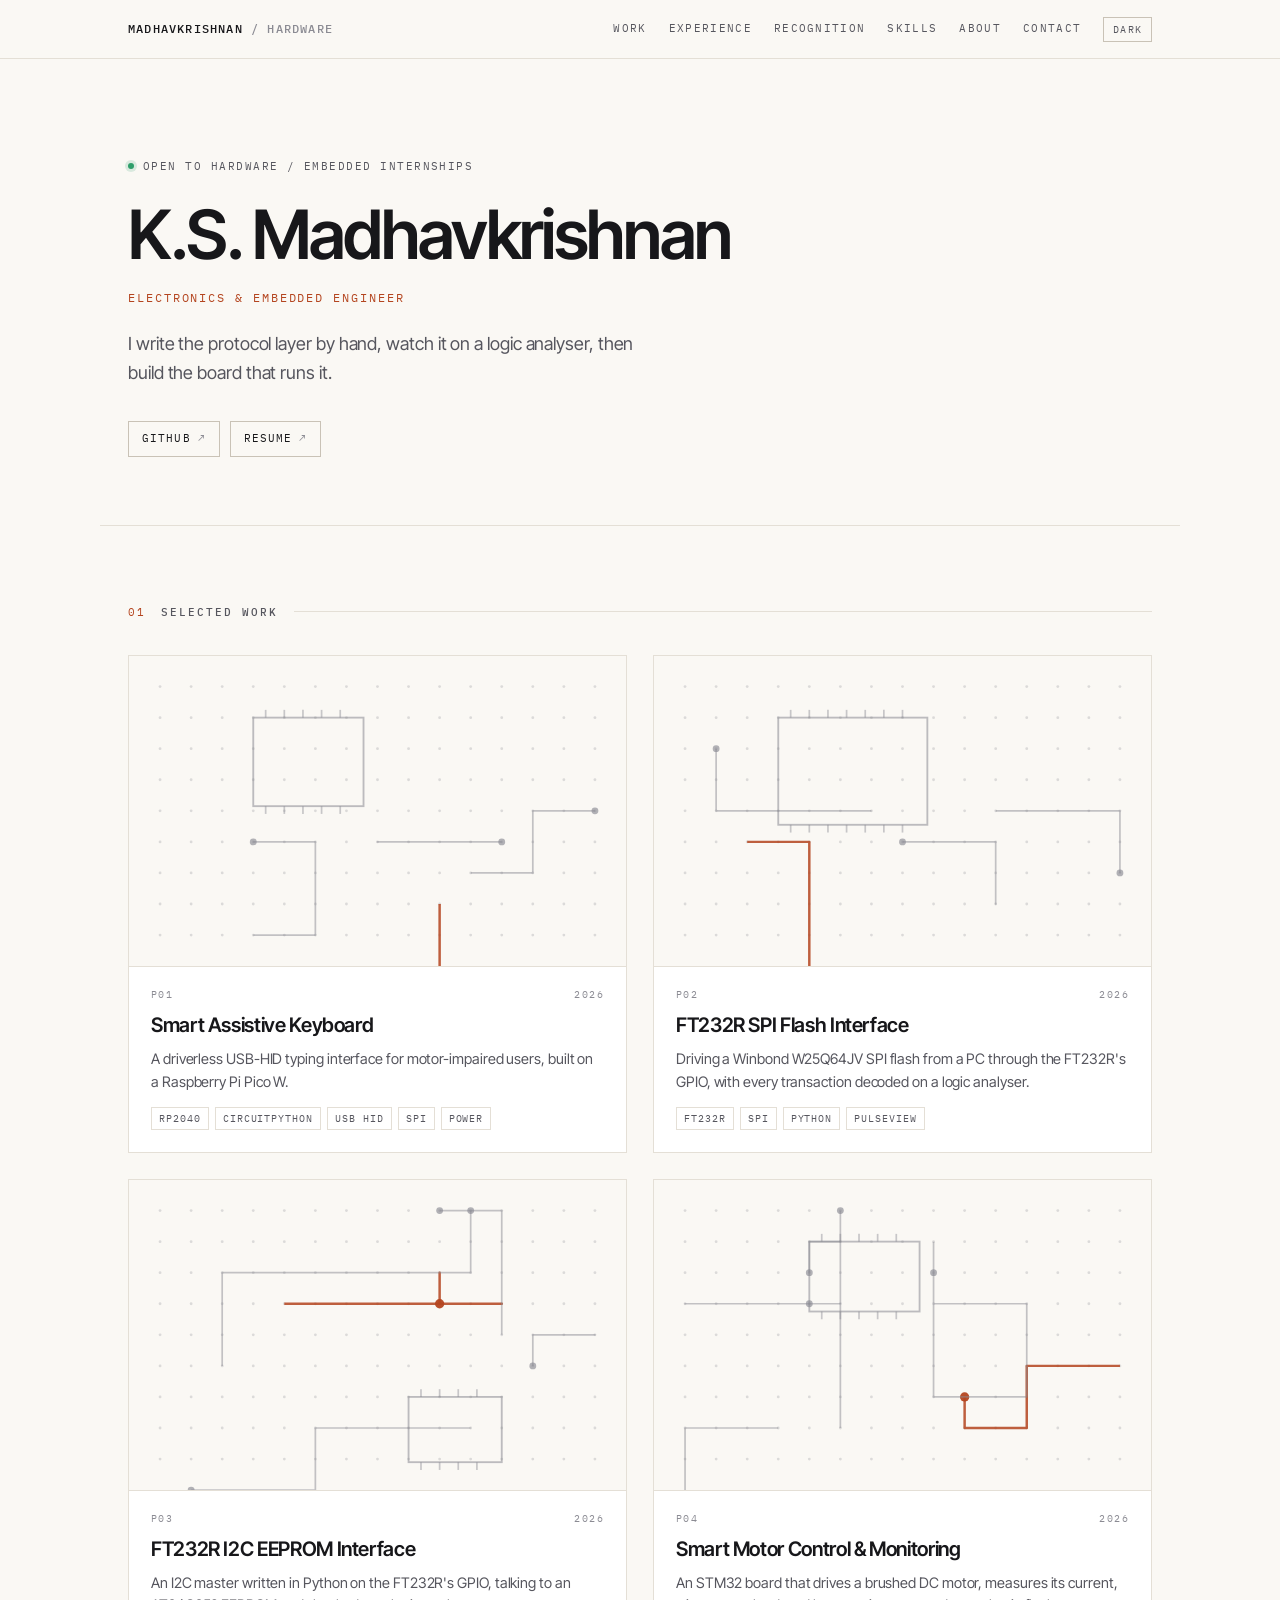
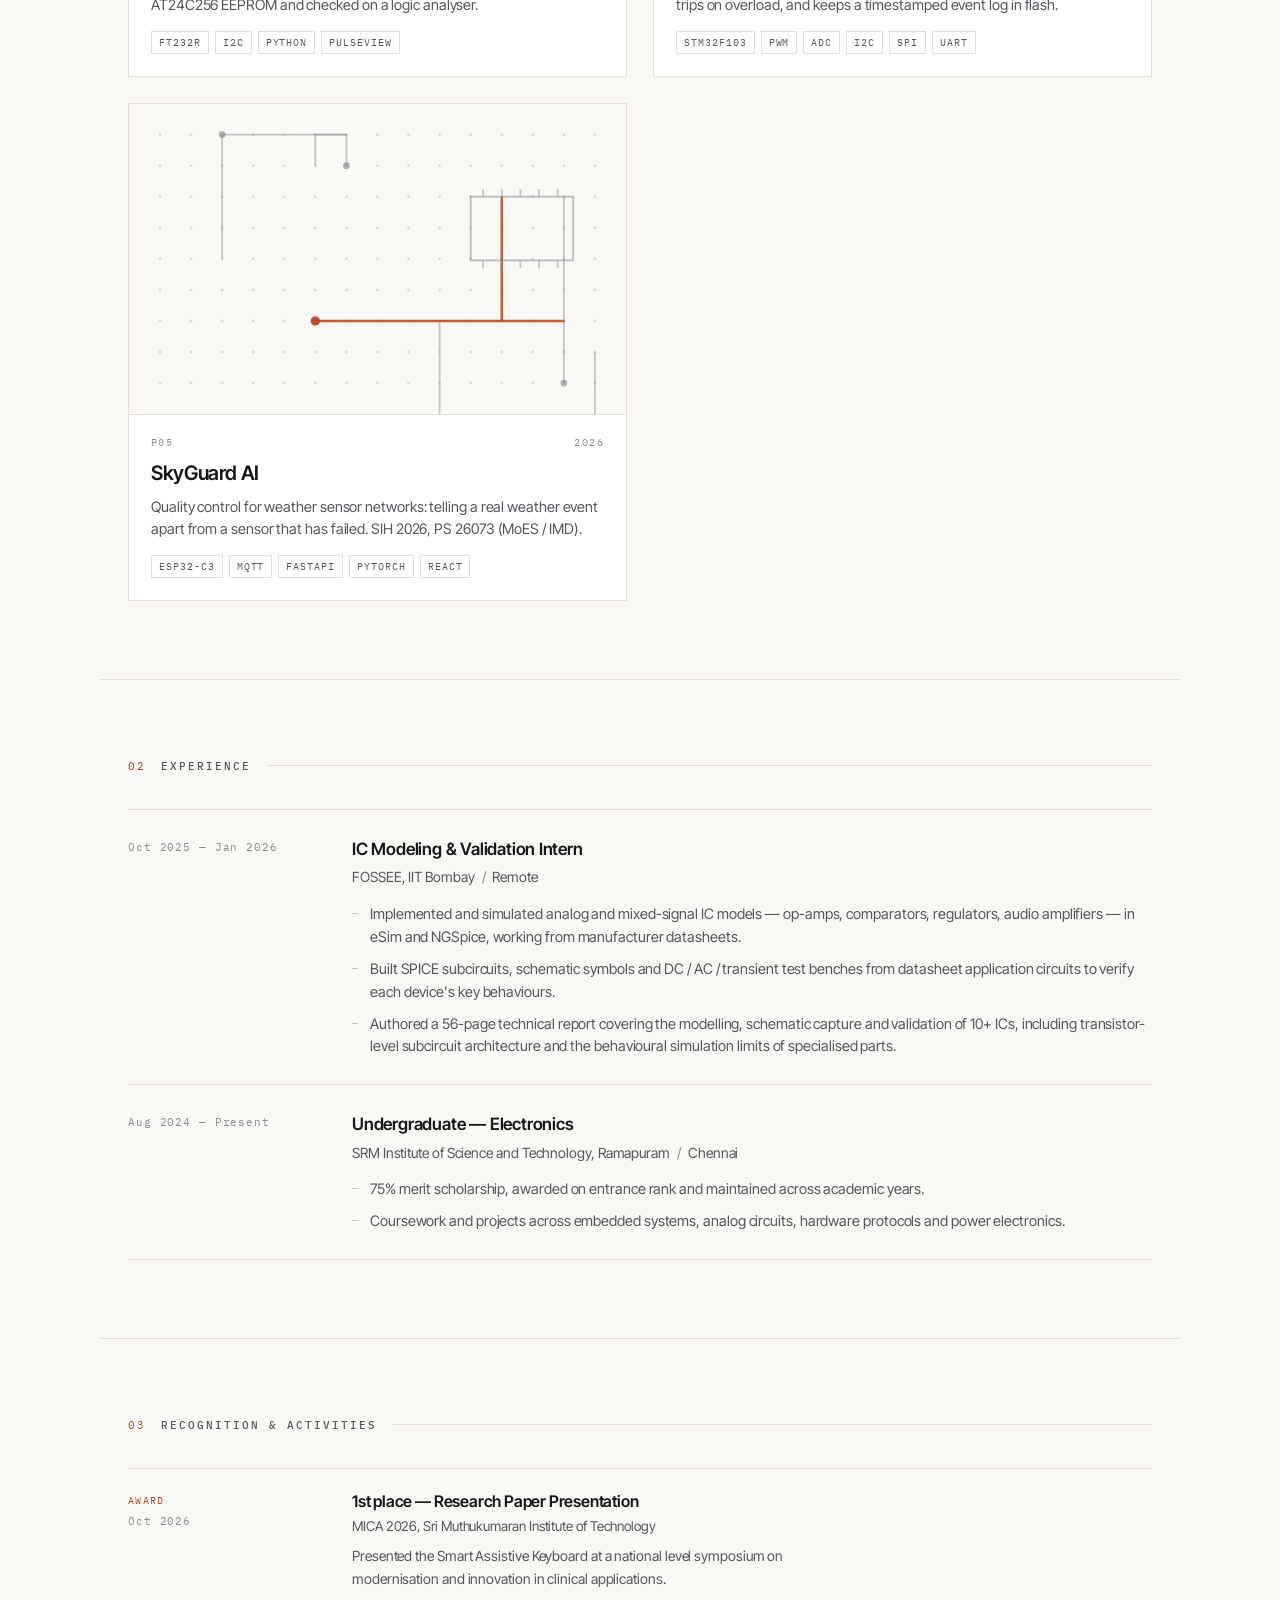
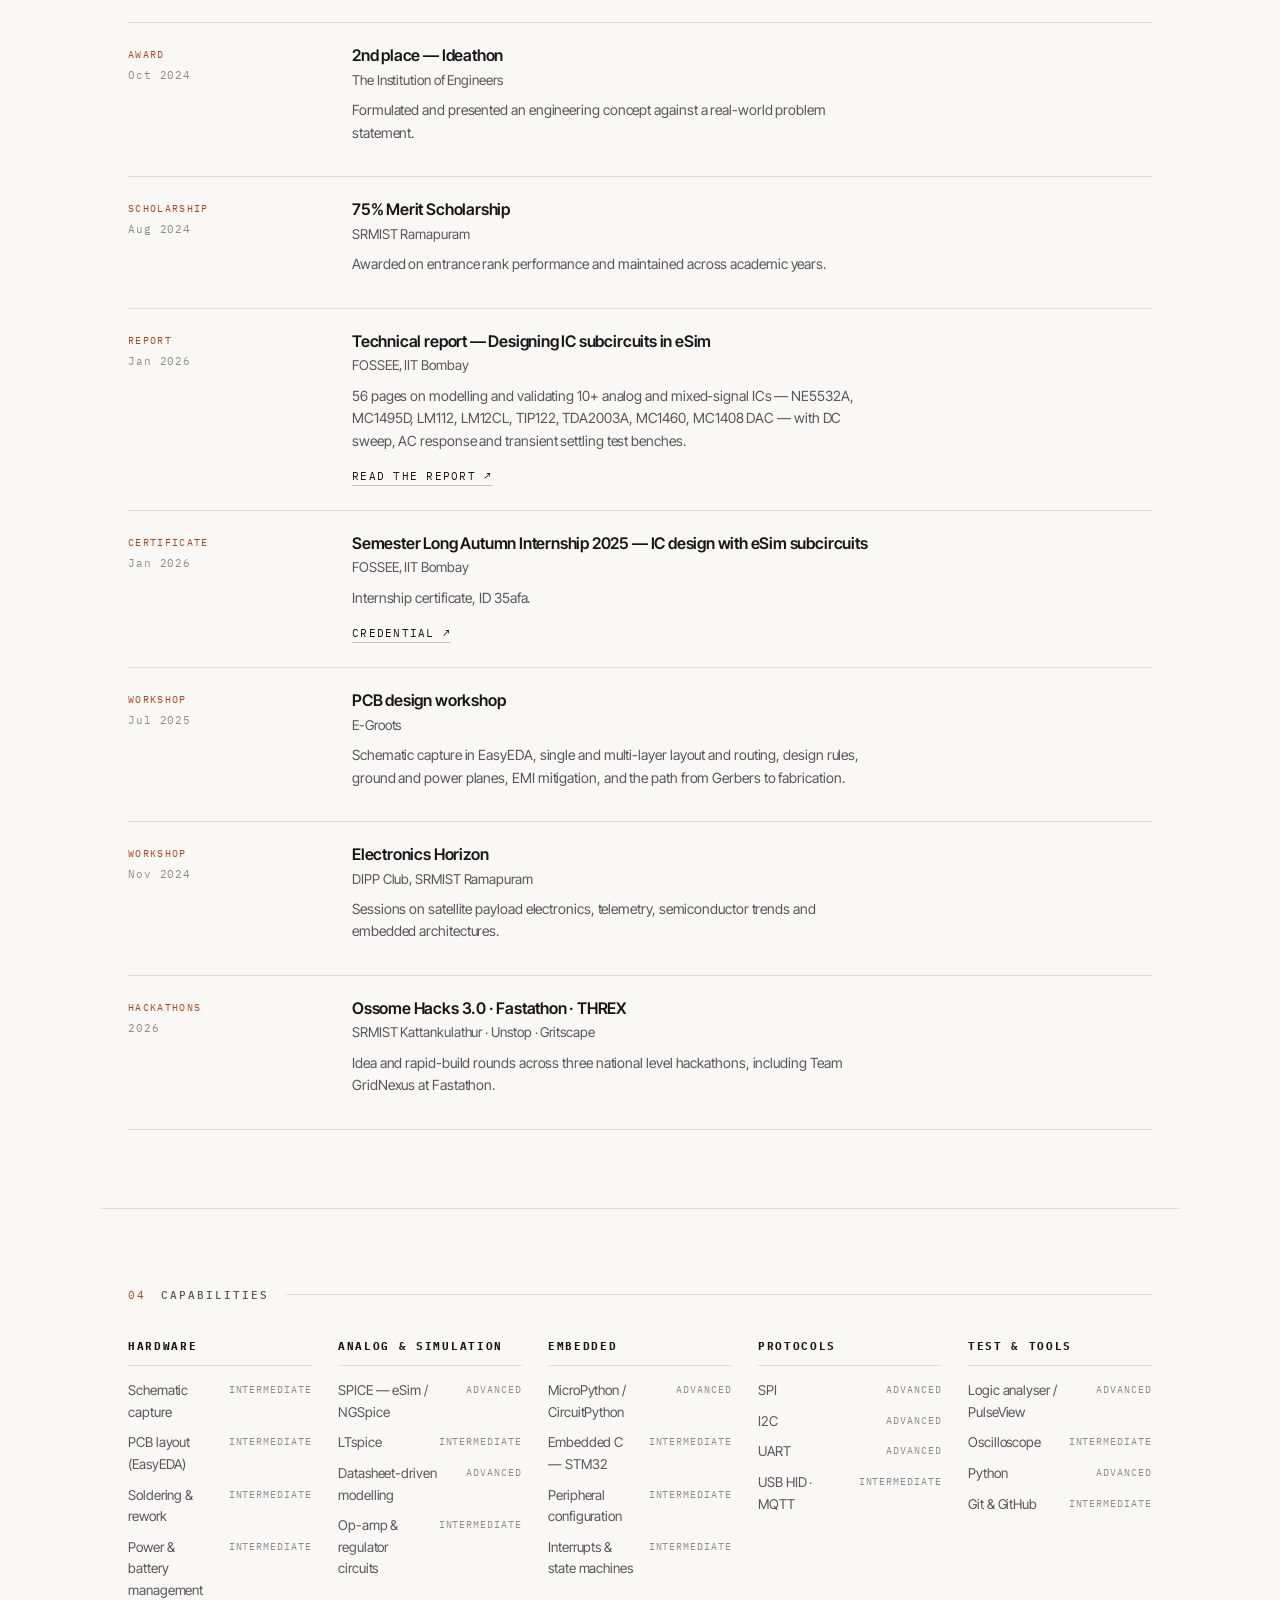
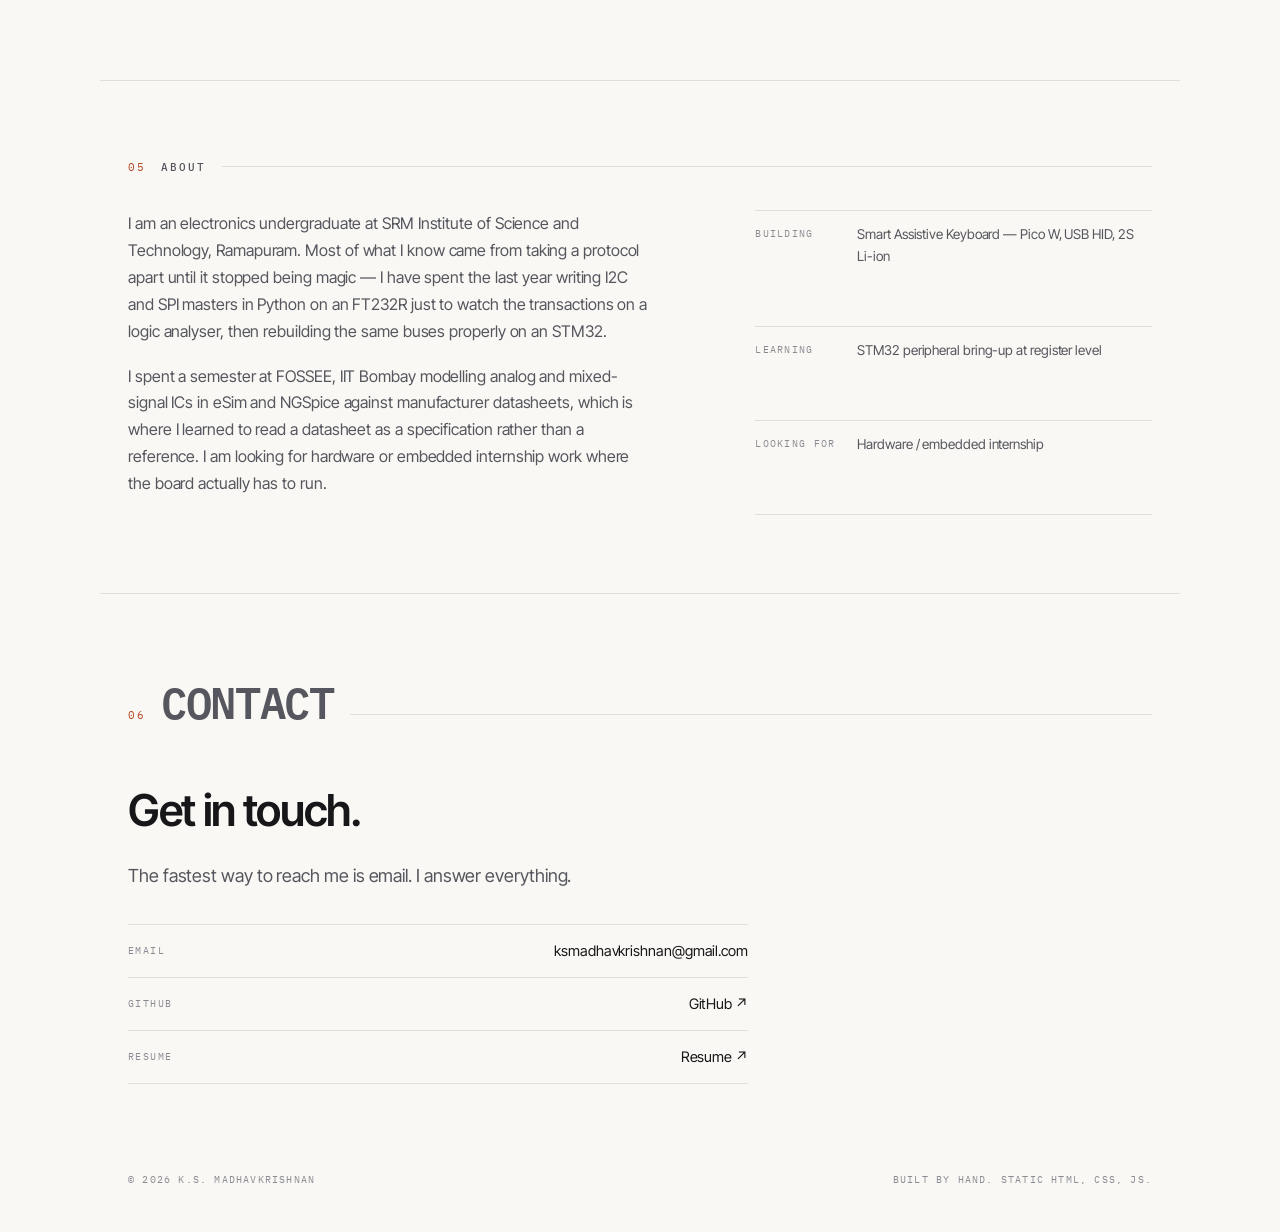
==== index.html @ 120b5a77 "Add files via upload" ====
<!DOCTYPE html>
<html lang="en" data-theme="light">
<head>
<meta charset="utf-8">
<meta name="viewport" content="width=device-width, initial-scale=1">
<title>K.S. Madhavkrishnan — Hardware &amp; Embedded Engineer</title>
<meta name="description" content="Hardware and embedded engineering portfolio: board design, firmware, bring-up and validation work.">
<meta property="og:title" content="K.S. Madhavkrishnan — Hardware &amp; Embedded Engineer">
<meta property="og:description" content="Hardware and embedded engineering portfolio: board design, firmware, bring-up and validation work.">
<meta property="og:type" content="website">
<link rel="preconnect" href="https://fonts.googleapis.com">
<link rel="preconnect" href="https://fonts.gstatic.com" crossorigin>
<link href="https://fonts.googleapis.com/css2?family=IBM+Plex+Mono:wght@400;500&family=Inter+Tight:wght@400;500;600&display=swap" rel="stylesheet">
<link rel="stylesheet" href="styles.css">
<link rel="icon" href="data:image/svg+xml,%3Csvg xmlns='http://www.w3.org/2000/svg' viewBox='0 0 32 32'%3E%3Crect width='32' height='32' fill='%23faf8f4'/%3E%3Cpath d='M6 22V10h4v12zM14 22V10h4l4 7V10h4v12h-4l-4-7v7z' fill='%23b4451f'/%3E%3C/svg%3E">
</head>
<body>

<header class="site-head">
  <div class="wrap site-head-inner">
    <a class="brand" href="index.html">Madhavkrishnan<span>&nbsp;/&nbsp;hardware</span></a>
    <nav class="nav">
      <a href="#work">Work</a>
      <a href="#experience" class="hide-sm">Experience</a>
      <a href="#recognition" class="hide-sm">Recognition</a>
      <a href="#skills" class="hide-sm">Skills</a>
      <a href="#about" class="hide-xs">About</a>
      <a href="#contact">Contact</a>
      <button class="theme-toggle" data-theme-toggle type="button" aria-label="Switch colour theme">Dark</button>
    </nav>
  </div>
</header>

<main>

  <section class="hero wrap" data-hero></section>

  <section class="section wrap" id="work">
    <div class="section-head">
      <span class="section-num">01</span>
      <h2 class="section-title">Selected work</h2>
      <span class="section-rule"></span>
    </div>
    <div class="work-grid" data-projects></div>
  </section>

  <section class="section wrap" id="experience">
    <div class="section-head">
      <span class="section-num">02</span>
      <h2 class="section-title">Experience</h2>
      <span class="section-rule"></span>
    </div>
    <div class="xp" data-experience></div>
  </section>

  <section class="section wrap" id="recognition">
    <div class="section-head">
      <span class="section-num">03</span>
      <h2 class="section-title">Recognition &amp; activities</h2>
      <span class="section-rule"></span>
    </div>
    <div class="rec" data-recognition></div>
  </section>

  <section class="section wrap" id="skills">
    <div class="section-head">
      <span class="section-num">04</span>
      <h2 class="section-title">Capabilities</h2>
      <span class="section-rule"></span>
    </div>
    <div class="skills-grid" data-skills></div>
  </section>

  <section class="section wrap" id="about">
    <div class="section-head">
      <span class="section-num">05</span>
      <h2 class="section-title">About</h2>
      <span class="section-rule"></span>
    </div>
    <div data-about></div>
  </section>

  <section class="contact wrap" id="contact">
    <div class="section-head">
      <span class="section-num">06</span>
      <h2 class="section-title">Contact</h2>
      <span class="section-rule"></span>
    </div>
    <div data-contact></div>
  </section>

</main>

<footer class="wrap site-foot">
  <span>&copy; <span data-year>2026</span> K.S. Madhavkrishnan</span>
  <span>Built by hand. Static HTML, CSS, JS.</span>
</footer>

<script src="data.js"></script>
<script src="main.js"></script>
</body>
</html>
---- styles.css ----
/* ==================================================================
   Stylesheet — portfolio
   Plain CSS, no framework, no build step.
   ================================================================== */

:root {
  --bg: #faf8f4;
  --surface: #ffffff;
  --ink: #17171a;
  --ink-2: #56565e;
  --ink-3: #8b8b93;
  --rule: #e4dfd6;
  --rule-strong: #c9c2b6;
  --accent: #b4451f;
  --accent-ink: #ffffff;

  --sans: "Inter Tight", -apple-system, BlinkMacSystemFont, "Segoe UI", Roboto,
    Helvetica, Arial, sans-serif;
  --mono: "IBM Plex Mono", ui-monospace, SFMono-Regular, Menlo, Consolas,
    "Liberation Mono", monospace;

  --wrap: 1080px;
  --pad: 28px;
}

html[data-theme="dark"] {
  --bg: #111112;
  --surface: #17171a;
  --ink: #f2f0ec;
  --ink-2: #a9a9b2;
  --ink-3: #6f6f78;
  --rule: #2a2a2e;
  --rule-strong: #3d3d43;
  --accent: #e2764a;
  --accent-ink: #17171a;
}

* {
  box-sizing: border-box;
}

html {
  scroll-behavior: smooth;
  -webkit-text-size-adjust: 100%;
}

body {
  margin: 0;
  background: var(--bg);
  color: var(--ink);
  font-family: var(--sans);
  font-size: 16px;
  line-height: 1.6;
  letter-spacing: -0.005em;
  -webkit-font-smoothing: antialiased;
  text-rendering: optimizeLegibility;
}

a {
  color: inherit;
  text-decoration: none;
}

img {
  max-width: 100%;
  display: block;
}

::selection {
  background: var(--accent);
  color: var(--accent-ink);
}

/* ---------- layout ---------- */

.wrap {
  max-width: var(--wrap);
  margin: 0 auto;
  padding: 0 var(--pad);
}

.section {
  padding-block: 78px;
  border-top: 1px solid var(--rule);
}

.section:first-of-type {
  border-top: 0;
}

.section-head {
  display: flex;
  align-items: baseline;
  gap: 16px;
  margin-bottom: 34px;
}

.section-num {
  font-family: var(--mono);
  font-size: 11px;
  letter-spacing: 0.14em;
  color: var(--accent);
  text-transform: uppercase;
  white-space: nowrap;
}

.section-title {
  font-family: var(--mono);
  font-size: 11px;
  font-weight: 500;
  letter-spacing: 0.18em;
  text-transform: uppercase;
  color: var(--ink-2);
  margin: 0;
}

.section-rule {
  flex: 1;
  height: 1px;
  background: var(--rule);
  transform: translateY(-4px);
}

/* ---------- header ---------- */

.site-head {
  position: sticky;
  top: 0;
  z-index: 50;
  background: var(--bg);
  border-bottom: 1px solid var(--rule);
}

.site-head-inner {
  display: flex;
  align-items: center;
  justify-content: space-between;
  gap: 20px;
  height: 58px;
}

.brand {
  font-family: var(--mono);
  font-size: 12px;
  letter-spacing: 0.1em;
  text-transform: uppercase;
  font-weight: 500;
}

.brand span {
  color: var(--ink-3);
}

.nav {
  display: flex;
  align-items: center;
  gap: 22px;
}

.nav a {
  font-family: var(--mono);
  font-size: 11px;
  letter-spacing: 0.12em;
  text-transform: uppercase;
  color: var(--ink-2);
  padding: 4px 0;
  border-bottom: 1px solid transparent;
  transition: color 0.15s, border-color 0.15s;
}

.nav a:hover,
.nav a:focus-visible {
  color: var(--ink);
  border-bottom-color: var(--accent);
}

.theme-toggle {
  font-family: var(--mono);
  font-size: 10px;
  letter-spacing: 0.12em;
  text-transform: uppercase;
  color: var(--ink-2);
  background: transparent;
  border: 1px solid var(--rule-strong);
  padding: 5px 9px;
  cursor: pointer;
  transition: color 0.15s, border-color 0.15s;
}

.theme-toggle:hover {
  color: var(--ink);
  border-color: var(--ink-2);
}

/* ---------- hero ---------- */

.hero {
  padding-block: 92px 68px;
}

.hero-status {
  display: inline-flex;
  align-items: center;
  gap: 9px;
  font-family: var(--mono);
  font-size: 10.5px;
  letter-spacing: 0.14em;
  text-transform: uppercase;
  color: var(--ink-2);
  margin-bottom: 26px;
}

.dot {
  width: 6px;
  height: 6px;
  border-radius: 50%;
  background: #2f9e6a;
  box-shadow: 0 0 0 3px rgba(47, 158, 106, 0.16);
}

.hero h1 {
  font-size: clamp(38px, 6.4vw, 68px);
  line-height: 1.02;
  letter-spacing: -0.035em;
  font-weight: 600;
  margin: 0 0 18px;
  max-width: 15ch;
}

.hero-role {
  font-family: var(--mono);
  font-size: 12px;
  letter-spacing: 0.16em;
  text-transform: uppercase;
  color: var(--accent);
  margin: 0 0 22px;
}

.hero-tagline {
  font-size: 18px;
  line-height: 1.62;
  color: var(--ink-2);
  max-width: 54ch;
  margin: 0 0 34px;
}

.hero-links {
  display: flex;
  flex-wrap: wrap;
  gap: 10px;
}

.chip {
  display: inline-flex;
  align-items: center;
  gap: 7px;
  font-family: var(--mono);
  font-size: 11px;
  letter-spacing: 0.1em;
  text-transform: uppercase;
  color: var(--ink);
  border: 1px solid var(--rule-strong);
  padding: 8px 13px;
  transition: background 0.15s, color 0.15s, border-color 0.15s;
}

.chip:hover,
.chip:focus-visible {
  background: var(--ink);
  color: var(--bg);
  border-color: var(--ink);
}

.chip .arrow {
  color: var(--ink-3);
  transition: color 0.15s;
}

.chip:hover .arrow {
  color: var(--bg);
}

/* ---------- project grid ---------- */

.work-grid {
  display: grid;
  grid-template-columns: repeat(2, minmax(0, 1fr));
  gap: 26px;
}

.card {
  display: flex;
  flex-direction: column;
  border: 1px solid var(--rule);
  background: var(--surface);
  transition: border-color 0.18s, transform 0.18s;
}

.card:hover,
.card:focus-within {
  border-color: var(--rule-strong);
}

.card-media {
  position: relative;
  aspect-ratio: 16 / 10;
  background: var(--bg);
  border-bottom: 1px solid var(--rule);
  overflow: hidden;
  color: var(--ink-3);
}

.card-media svg {
  width: 100%;
  height: 100%;
  display: block;
  transition: transform 0.5s cubic-bezier(0.2, 0.7, 0.2, 1);
}

.card:hover .card-media svg {
  transform: scale(1.035);
}

.card-body {
  padding: 20px 22px 22px;
  display: flex;
  flex-direction: column;
  gap: 10px;
  flex: 1;
}

.card-kicker {
  display: flex;
  justify-content: space-between;
  font-family: var(--mono);
  font-size: 10px;
  letter-spacing: 0.14em;
  text-transform: uppercase;
  color: var(--ink-3);
}

.card h3 {
  font-size: 20px;
  font-weight: 600;
  letter-spacing: -0.018em;
  margin: 0;
  line-height: 1.25;
}

.card h3 a::after {
  content: "";
  position: absolute;
  inset: 0;
}

.card {
  position: relative;
}

.card-summary {
  font-size: 14.5px;
  line-height: 1.55;
  color: var(--ink-2);
  margin: 0;
  flex: 1;
}

.tags {
  display: flex;
  flex-wrap: wrap;
  gap: 6px;
  margin-top: 4px;
}

.tag {
  font-family: var(--mono);
  font-size: 9.5px;
  letter-spacing: 0.1em;
  text-transform: uppercase;
  color: var(--ink-2);
  border: 1px solid var(--rule);
  padding: 3px 7px;
}

/* ---------- experience ---------- */

.xp {
  border-top: 1px solid var(--rule);
}

.xp-row {
  display: grid;
  grid-template-columns: 190px minmax(0, 1fr);
  gap: 34px;
  padding: 26px 0;
  border-bottom: 1px solid var(--rule);
}

.xp-period {
  font-family: var(--mono);
  font-size: 11px;
  letter-spacing: 0.08em;
  color: var(--ink-3);
  padding-top: 3px;
}

.xp-role {
  font-size: 17px;
  font-weight: 600;
  letter-spacing: -0.012em;
  margin: 0 0 3px;
}

.xp-org {
  font-size: 14px;
  color: var(--ink-2);
  margin: 0 0 14px;
}

.xp-org .sep {
  color: var(--ink-3);
  margin: 0 7px;
}

.xp ul {
  margin: 0;
  padding: 0;
  list-style: none;
  display: grid;
  gap: 9px;
}

.xp li {
  position: relative;
  padding-left: 18px;
  font-size: 14.5px;
  line-height: 1.58;
  color: var(--ink-2);
}

.xp li::before {
  content: "";
  position: absolute;
  left: 0;
  top: 10px;
  width: 6px;
  height: 1px;
  background: var(--rule-strong);
}

/* ---------- recognition ---------- */

.rec {
  border-top: 1px solid var(--rule);
}

.rec-row {
  display: grid;
  grid-template-columns: 190px minmax(0, 1fr);
  gap: 34px;
  padding: 22px 0;
  border-bottom: 1px solid var(--rule);
}

.rec-meta {
  display: flex;
  flex-direction: column;
  gap: 5px;
  padding-top: 2px;
}

.rec-kind {
  font-family: var(--mono);
  font-size: 9.5px;
  letter-spacing: 0.14em;
  text-transform: uppercase;
  color: var(--accent);
}

.rec-date {
  font-family: var(--mono);
  font-size: 11px;
  letter-spacing: 0.08em;
  color: var(--ink-3);
}

.rec-title {
  font-size: 16px;
  font-weight: 600;
  letter-spacing: -0.012em;
  line-height: 1.35;
  margin: 0 0 3px;
}

.rec-org {
  font-size: 13.5px;
  color: var(--ink-2);
  margin: 0 0 8px;
}

.rec-note {
  font-size: 14px;
  line-height: 1.6;
  color: var(--ink-2);
  margin: 0 0 10px;
  max-width: 64ch;
}

.rec-link {
  font-family: var(--mono);
  font-size: 10.5px;
  letter-spacing: 0.12em;
  text-transform: uppercase;
  color: var(--ink);
  border-bottom: 1px solid var(--rule-strong);
  padding-bottom: 2px;
  transition: color 0.15s, border-color 0.15s;
}

.rec-link:hover {
  color: var(--accent);
  border-color: var(--accent);
}

/* ---------- skills ---------- */

.skills-grid {
  display: grid;
  grid-template-columns: repeat(auto-fit, minmax(178px, 1fr));
  gap: 30px 26px;
}

.skill-group h4 {
  font-family: var(--mono);
  font-size: 10.5px;
  letter-spacing: 0.16em;
  text-transform: uppercase;
  color: var(--ink);
  margin: 0 0 14px;
  padding-bottom: 10px;
  border-bottom: 1px solid var(--rule);
}

.skill-list {
  list-style: none;
  margin: 0;
  padding: 0;
  display: grid;
  gap: 9px;
}

.skill-list li {
  display: flex;
  justify-content: space-between;
  gap: 12px;
  font-size: 13.5px;
  color: var(--ink-2);
}

.skill-list .lvl {
  font-family: var(--mono);
  font-size: 9.5px;
  letter-spacing: 0.1em;
  text-transform: uppercase;
  color: var(--ink-3);
  white-space: nowrap;
  padding-top: 2px;
}

/* ---------- about ---------- */

.about-grid {
  display: grid;
  grid-template-columns: minmax(0, 1.45fr) minmax(0, 1fr);
  gap: 52px;
}

.about-grid p {
  font-size: 16px;
  line-height: 1.68;
  color: var(--ink-2);
  margin: 0 0 18px;
  max-width: 58ch;
}

.now {
  list-style: none;
  margin: 0;
  padding: 0;
  display: grid;
  gap: 0;
  border-top: 1px solid var(--rule);
}

.now li {
  display: grid;
  grid-template-columns: 88px minmax(0, 1fr);
  gap: 14px;
  padding: 13px 0;
  border-bottom: 1px solid var(--rule);
  font-size: 13.5px;
  color: var(--ink-2);
}

.now .k {
  font-family: var(--mono);
  font-size: 10px;
  letter-spacing: 0.13em;
  text-transform: uppercase;
  color: var(--ink-3);
  padding-top: 2px;
}

/* ---------- contact / footer ---------- */

.contact {
  padding-block: 84px 64px;
  border-top: 1px solid var(--rule);
}

.contact h2 {
  font-size: clamp(28px, 4.2vw, 44px);
  letter-spacing: -0.03em;
  line-height: 1.1;
  font-weight: 600;
  margin: 0 0 26px;
  max-width: 20ch;
}

.contact-rows {
  display: grid;
  gap: 0;
  max-width: 620px;
  border-top: 1px solid var(--rule);
  margin-top: 34px;
}

.contact-row {
  display: flex;
  justify-content: space-between;
  align-items: center;
  gap: 16px;
  padding: 14px 0;
  border-bottom: 1px solid var(--rule);
}

.contact-row .k {
  font-family: var(--mono);
  font-size: 10px;
  letter-spacing: 0.14em;
  text-transform: uppercase;
  color: var(--ink-3);
}

.contact-row .v {
  font-size: 14.5px;
  color: var(--ink);
  border-bottom: 1px solid transparent;
  transition: border-color 0.15s, color 0.15s;
}

a.v:hover {
  color: var(--accent);
  border-bottom-color: var(--accent);
}

.site-foot {
  padding-block: 24px 44px;
  display: flex;
  justify-content: space-between;
  gap: 16px;
  flex-wrap: wrap;
  font-family: var(--mono);
  font-size: 10px;
  letter-spacing: 0.12em;
  text-transform: uppercase;
  color: var(--ink-3);
}

/* ---------- project detail page ---------- */

.detail-head {
  padding-block: 56px 40px;
}

.back {
  display: inline-flex;
  align-items: center;
  gap: 8px;
  font-family: var(--mono);
  font-size: 10.5px;
  letter-spacing: 0.13em;
  text-transform: uppercase;
  color: var(--ink-2);
  margin-bottom: 30px;
  border-bottom: 1px solid transparent;
  padding-bottom: 2px;
  transition: color 0.15s, border-color 0.15s;
}

.back:hover {
  color: var(--accent);
  border-bottom-color: var(--accent);
}

.detail-head h1 {
  font-size: clamp(32px, 5.2vw, 54px);
  line-height: 1.06;
  letter-spacing: -0.032em;
  font-weight: 600;
  margin: 0 0 18px;
  max-width: 22ch;
}

.detail-lede {
  font-size: 18px;
  line-height: 1.6;
  color: var(--ink-2);
  max-width: 56ch;
  margin: 0;
}

.meta {
  display: grid;
  grid-template-columns: repeat(4, minmax(0, 1fr));
  gap: 26px;
  margin: 40px 0 0;
  padding: 22px 0 0;
  border-top: 1px solid var(--rule);
}

.meta .k {
  font-family: var(--mono);
  font-size: 9.5px;
  letter-spacing: 0.15em;
  text-transform: uppercase;
  color: var(--ink-3);
  margin-bottom: 6px;
}

.meta .v {
  font-size: 14px;
  color: var(--ink);
}

.detail-body {
  display: grid;
  grid-template-columns: minmax(0, 1.5fr) minmax(0, 1fr);
  gap: 54px;
  padding: 8px 0 0;
}

.prose p {
  font-size: 16.5px;
  line-height: 1.72;
  color: var(--ink-2);
  margin: 0 0 20px;
  max-width: 62ch;
}

.prose p:first-child {
  color: var(--ink);
}

.hl-box h4 {
  font-family: var(--mono);
  font-size: 10.5px;
  letter-spacing: 0.16em;
  text-transform: uppercase;
  color: var(--ink);
  margin: 0 0 14px;
  padding-bottom: 10px;
  border-bottom: 1px solid var(--rule);
}

.hl-box ul {
  list-style: none;
  margin: 0 0 26px;
  padding: 0;
  display: grid;
  gap: 12px;
}

.hl-box li {
  font-size: 14px;
  line-height: 1.55;
  color: var(--ink-2);
  padding-left: 16px;
  position: relative;
}

.hl-box li::before {
  content: "";
  position: absolute;
  left: 0;
  top: 9px;
  width: 5px;
  height: 5px;
  background: var(--accent);
}

.media-strip {
  display: grid;
  grid-template-columns: repeat(2, minmax(0, 1fr));
  gap: 18px;
  padding: 44px 0 0;
  border-top: 1px solid var(--rule);
  margin-top: 40px;
}

.media-item {
  border: 1px solid var(--rule);
  background: var(--surface);
}

.media-frame {
  aspect-ratio: 4 / 3;
  display: grid;
  place-items: center;
  background: var(--bg);
  color: var(--ink-3);
  font-family: var(--mono);
  font-size: 10.5px;
  letter-spacing: 0.14em;
  text-transform: uppercase;
}

.media-frame .ph {
  opacity: 0.32;
  letter-spacing: 0.24em;
}

.media-frame img {
  width: 100%;
  height: 100%;
  object-fit: cover;
}

.media-cap {
  font-family: var(--mono);
  font-size: 10px;
  letter-spacing: 0.1em;
  text-transform: uppercase;
  color: var(--ink-3);
  padding: 11px 14px;
  border-top: 1px solid var(--rule);
}

.detail-nav {
  display: flex;
  justify-content: space-between;
  gap: 20px;
  padding: 40px 0 80px;
  margin-top: 44px;
  border-top: 1px solid var(--rule);
}

.detail-nav a {
  font-family: var(--mono);
  font-size: 10.5px;
  letter-spacing: 0.13em;
  text-transform: uppercase;
  color: var(--ink-2);
  border-bottom: 1px solid transparent;
  padding-bottom: 2px;
  transition: color 0.15s, border-color 0.15s;
}

.detail-nav a:hover {
  color: var(--accent);
  border-bottom-color: var(--accent);
}

.detail-nav .spacer {
  flex: 1;
}

/* ---------- reveal ---------- */

.reveal {
  opacity: 0;
  transform: translateY(12px);
  transition: opacity 0.6s ease, transform 0.6s cubic-bezier(0.2, 0.7, 0.2, 1);
}

.reveal.in {
  opacity: 1;
  transform: none;
}

/* ---------- responsive ---------- */

@media (max-width: 860px) {
  :root {
    --pad: 20px;
  }

  .work-grid,
  .skills-grid,
  .about-grid,
  .detail-body,
  .meta {
    grid-template-columns: minmax(0, 1fr);
  }

  .skills-grid {
    gap: 28px;
  }

  .meta {
    gap: 16px;
  }

  .xp-row,
  .rec-row {
    grid-template-columns: minmax(0, 1fr);
    gap: 8px;
  }

  .nav {
    gap: 14px;
  }

  .nav a.hide-sm {
    display: none;
  }
}

@media (max-width: 620px) {
  .nav a.hide-xs {
    display: none;
  }

  .nav {
    gap: 12px;
  }

  .media-strip {
    grid-template-columns: minmax(0, 1fr);
  }

  .hero {
    padding-block: 62px 46px;
  }

  .section {
    padding-block: 56px;
  }
}

@media (max-width: 460px) {
  .hero-tagline {
    font-size: 16.5px;
  }

  .brand span {
    display: none;
  }
}

@media (prefers-reduced-motion: reduce) {
  html {
    scroll-behavior: auto;
  }

  .reveal {
    opacity: 1;
    transform: none;
    transition: none;
  }

  .card-media svg,
  .card:hover .card-media svg {
    transition: none;
    transform: none;
  }
}

/* ---------- print ---------- */

@media print {
  :root {
    --bg: #ffffff;
    --surface: #ffffff;
    --ink: #000000;
    --ink-2: #333333;
    --rule: #cccccc;
  }

  .site-head,
  .theme-toggle,
  .detail-nav,
  .hero-links,
  .card-media {
    display: none;
  }

  .section {
    padding-block: 18px;
    break-inside: avoid;
  }

  .reveal {
    opacity: 1;
    transform: none;
  }
}
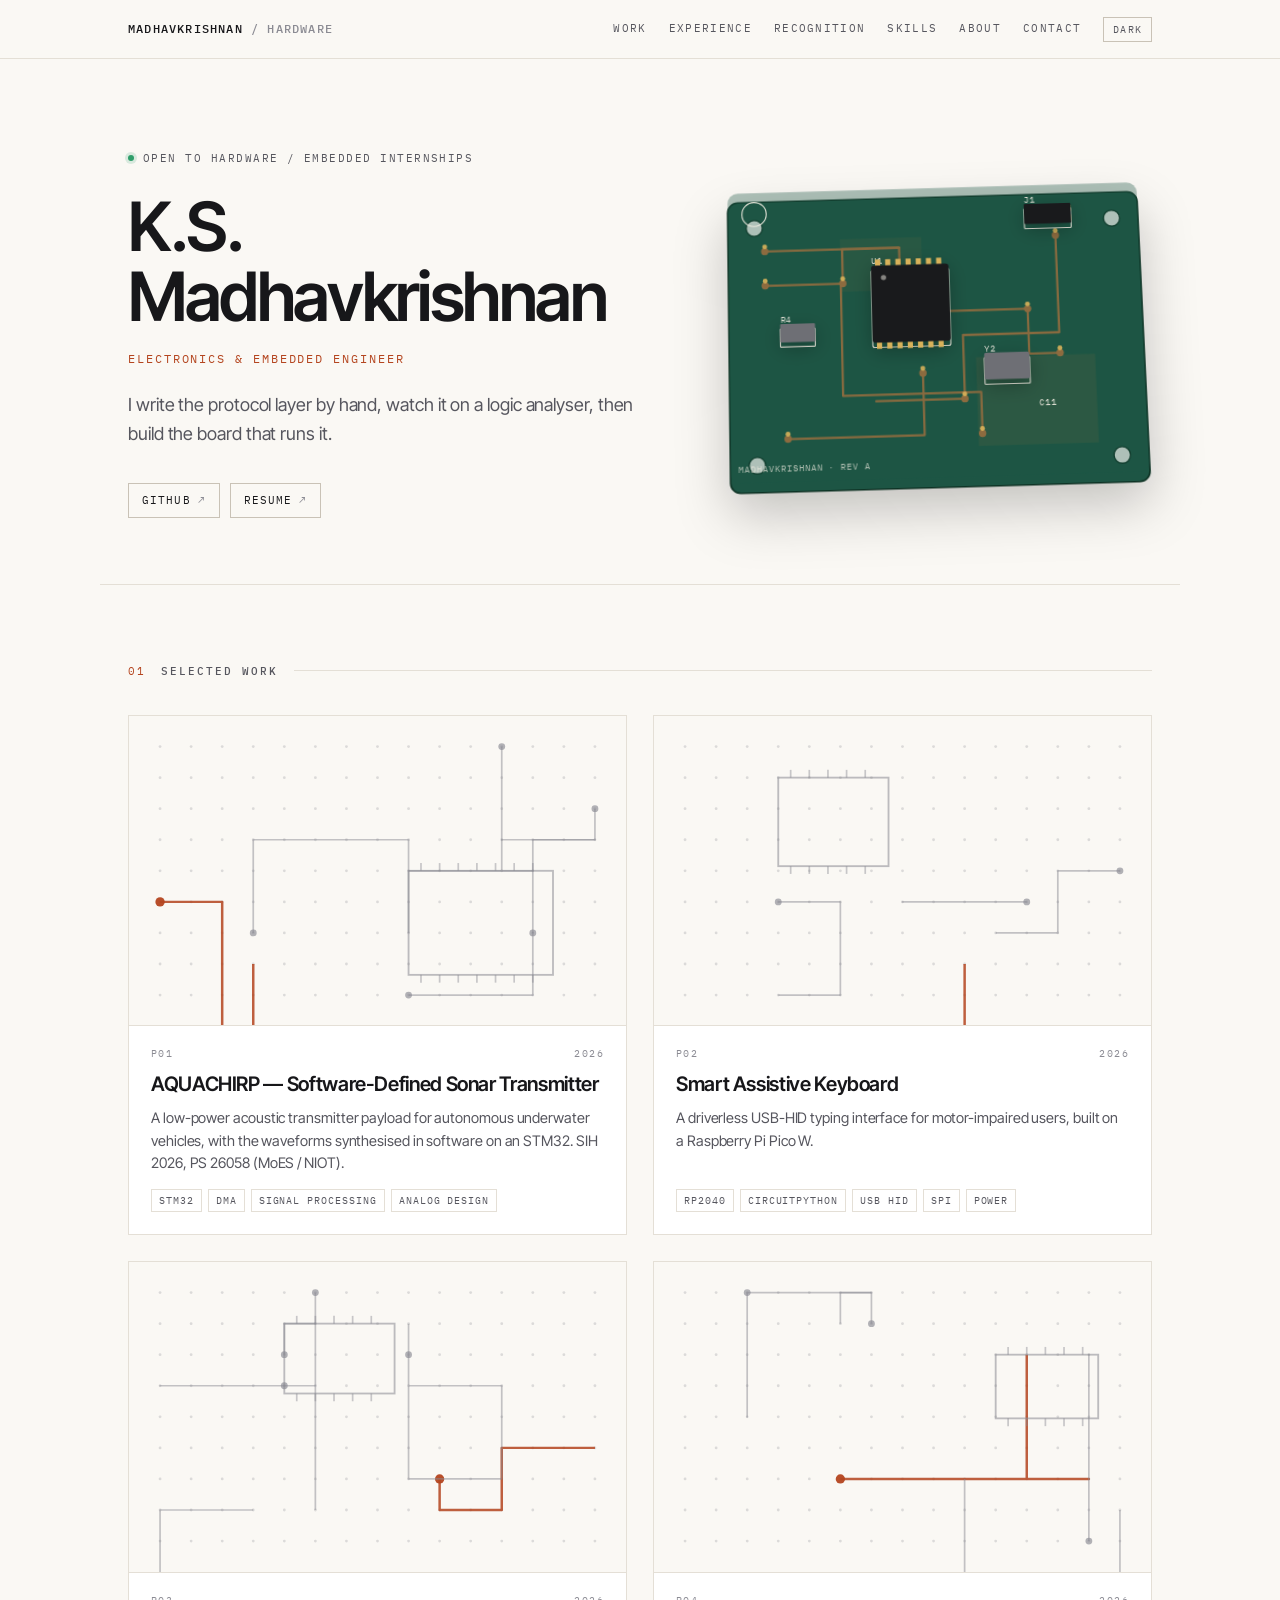
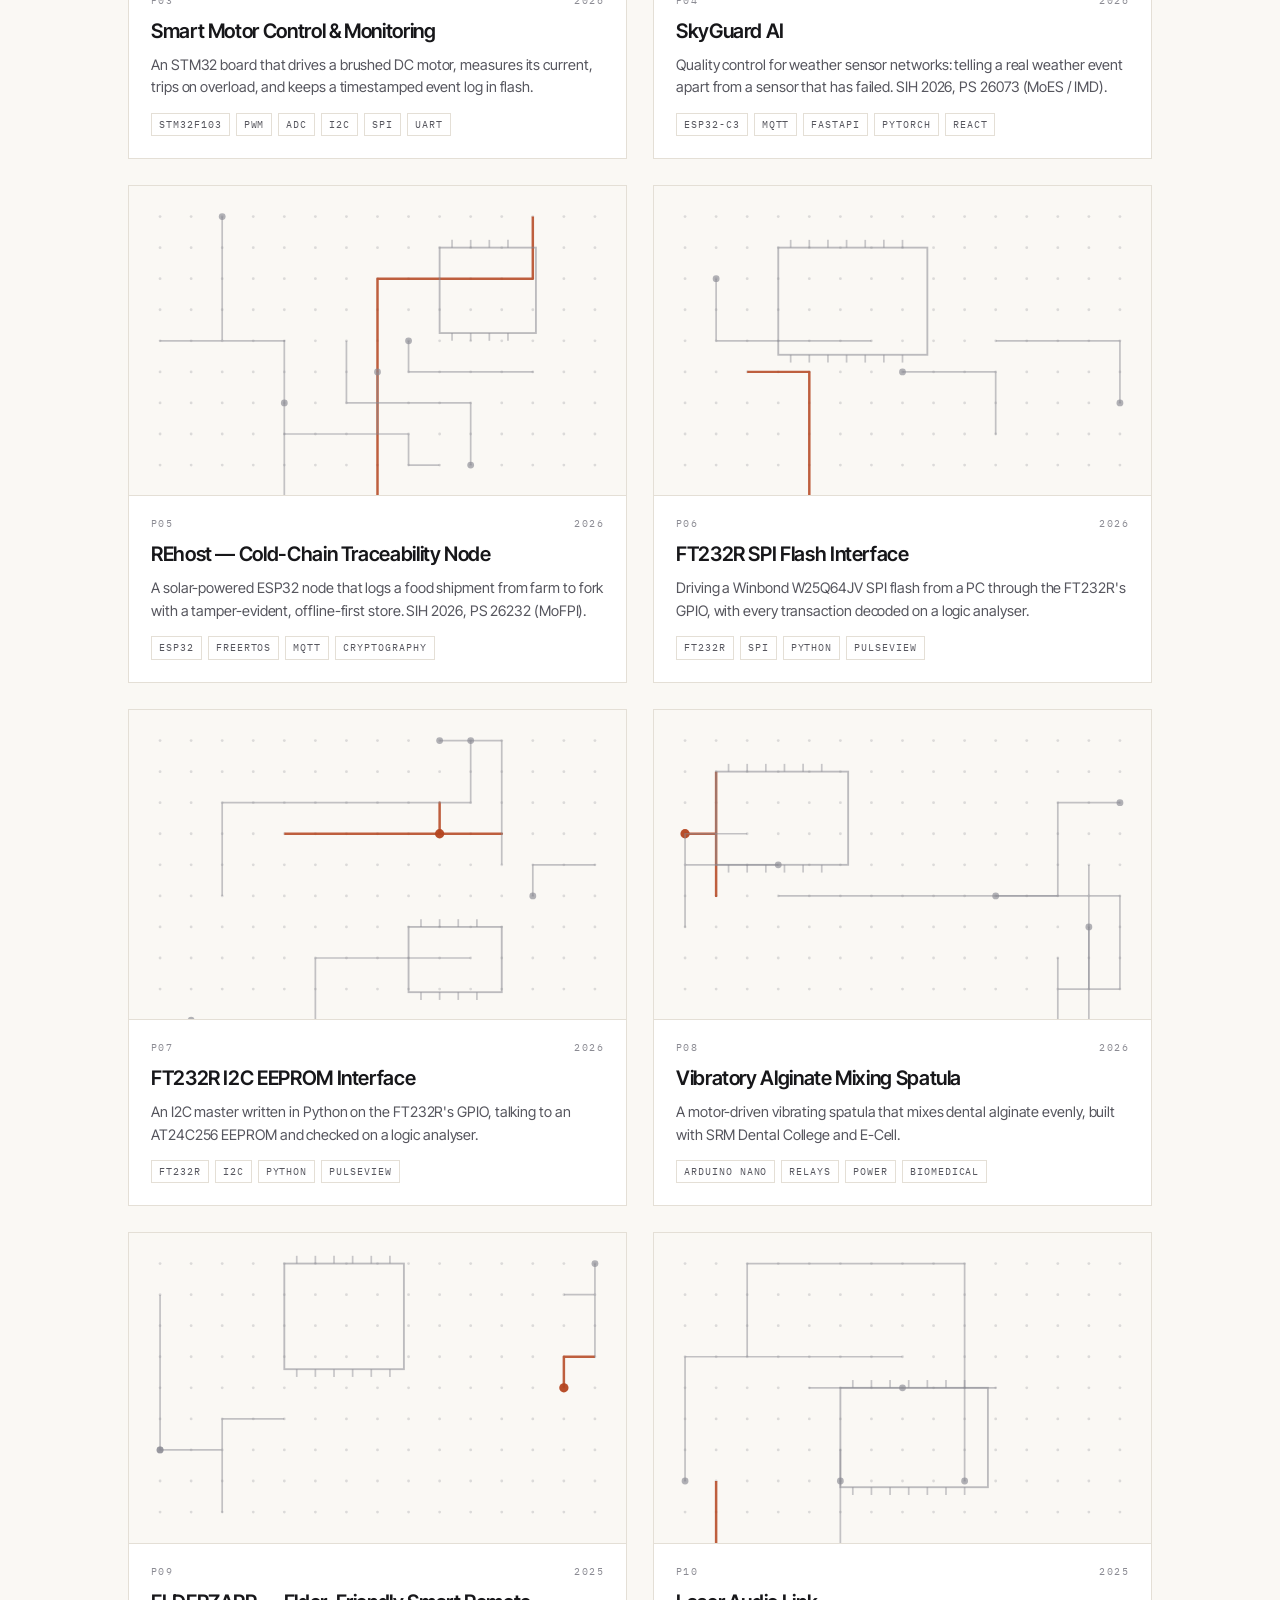
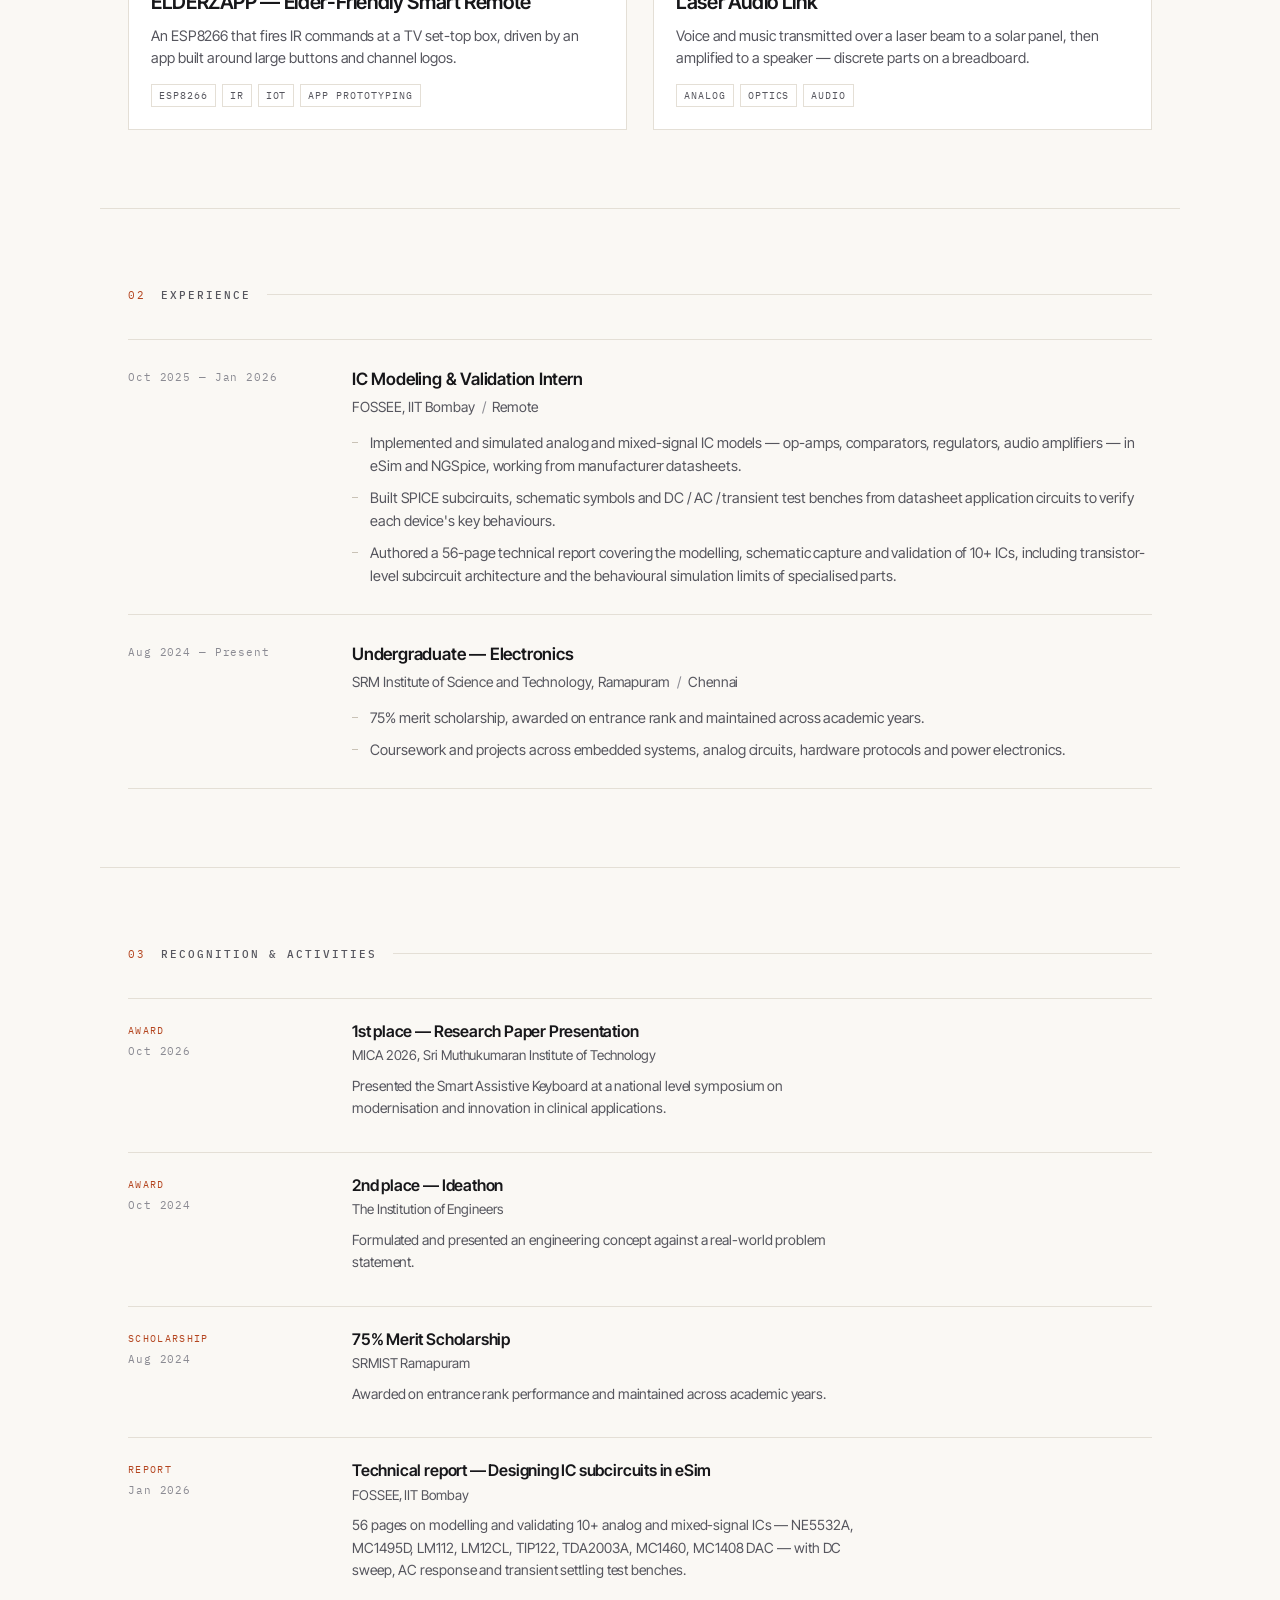
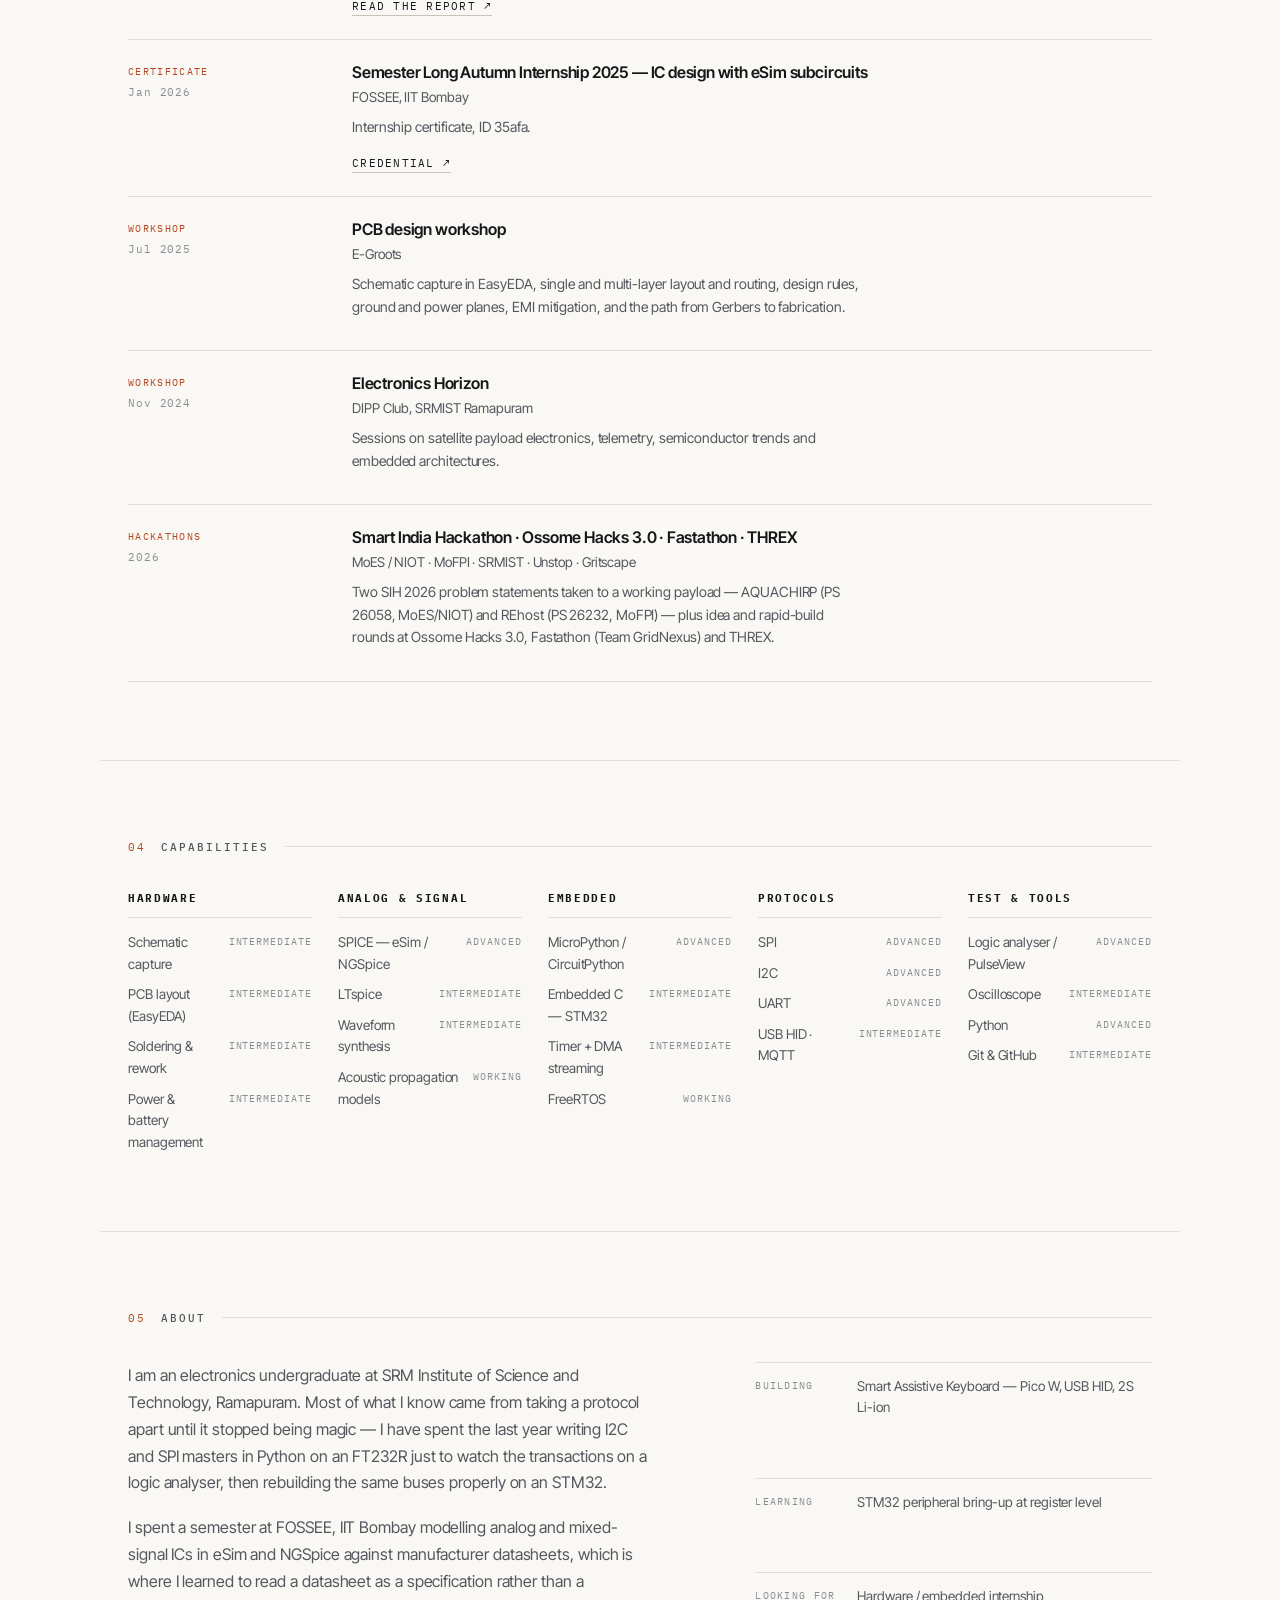
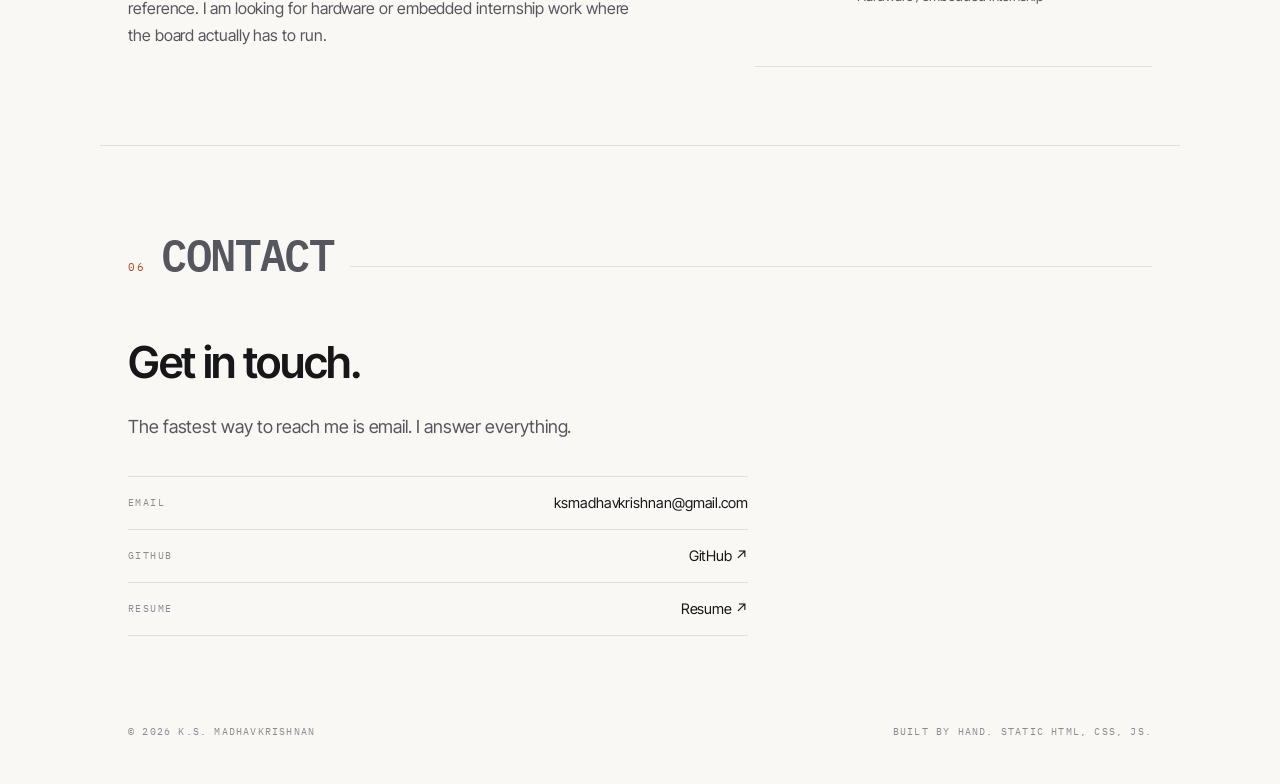
==== commit d0205666: "Add hero section and board to index.html" ====
--- a/index.html
+++ b/index.html
@@ -33,7 +33,12 @@
 
 <main>
 
-  <section class="hero wrap" data-hero></section>
+  <section class="hero wrap">
+    <div class="hero-text" data-hero></div>
+    <div class="board" aria-hidden="true">
+      <div class="board-inner" data-board></div>
+    </div>
+  </section>
 
   <section class="section wrap" id="work">
     <div class="section-head">
@@ -97,6 +102,7 @@
 </footer>
 
 <script src="data.js"></script>
+<script src="board.js"></script>
 <script src="main.js"></script>
 </body>
 </html>
--- a/styles.css
+++ b/styles.css
@@ -1,5 +1,5 @@
 /* ==================================================================
-   Stylesheet — portfolio
+   Styesheet — portfolio
    Plain CSS, no framework, no build step.
    ================================================================== */
 
@@ -21,6 +21,17 @@
 
   --wrap: 1080px;
   --pad: 28px;
+
+  --board-sub: #1d5544;
+  --board-edge: #0e3325;
+  --board-copper: #c8763c;
+  --board-gold: #d9b25a;
+  --board-silk: #f2eee3;
+  --board-ic: #191a1c;
+  --board-part: #6e6f75;
+  --board-hole: #faf8f4;
+  --board-plate: #ffffff;
+  --board-plate-edge: rgba(20, 20, 22, 0.14);
 }
 
 html[data-theme="dark"] {
@@ -33,6 +44,13 @@
   --rule-strong: #3d3d43;
   --accent: #e2764a;
   --accent-ink: #17171a;
+
+  --board-sub: #22654f;
+  --board-edge: #0b2a1e;
+  --board-copper: #d98a4e;
+  --board-hole: #111112;
+  --board-plate: #26262b;
+  --board-plate-edge: rgba(255, 255, 255, 0.14);
 }
 
 * {
@@ -195,7 +213,69 @@
 /* ---------- hero ---------- */
 
 .hero {
-  padding-block: 92px 68px;
+  --p: 0.14;
+  --mx: 0;
+  --my: 0;
+  display: grid;
+  grid-template-columns: minmax(0, 1.12fr) minmax(0, 0.88fr);
+  gap: 44px;
+  align-items: center;
+  padding-block: 84px 66px;
+}
+
+.hero-text {
+  min-width: 0;
+}
+
+/* exploded PCB — five SVG layers, separated by --p */
+
+.board {
+  position: relative;
+  perspective: 1100px;
+}
+
+.board-inner {
+  position: relative;
+  width: 100%;
+  aspect-ratio: 420 / 300;
+  transform-style: preserve-3d;
+  transform: rotateX(calc(var(--p) * 40deg + var(--my) * 5deg))
+    rotateZ(calc(var(--p) * -12deg)) rotateY(calc(var(--mx) * -5deg));
+  transition: transform 0.3s ease-out;
+  transform-origin: 50% 55%;
+}
+
+.layer {
+  position: absolute;
+  inset: 0;
+  transform: translate3d(0, calc(var(--p) * var(--dy) * 1px), 0);
+  will-change: transform;
+}
+
+.layer svg {
+  position: relative;
+  width: 100%;
+  height: 100%;
+  display: block;
+  overflow: visible;
+}
+
+.plate {
+  position: absolute;
+  inset: 0;
+  border-radius: 10px;
+  background: var(--board-plate);
+  border: 1px solid var(--board-plate-edge);
+  opacity: 0;
+  opacity: calc(var(--p) * 0.44 - 0.06);
+}
+
+.layer-sub svg {
+  filter: drop-shadow(0 20px 26px rgba(0, 0, 0, 0.22));
+}
+
+.layer-top svg {
+  filter: drop-shadow(0 6px 10px rgba(0, 0, 0, 0.28));
 }
 
 .hero-status {
@@ -814,7 +894,8 @@
 }
 
 .media-frame {
-  aspect-ratio: 4 / 3;
+  aspect-ratio: 16 / 9;
+  max-height: 300px;
   display: grid;
   place-items: center;
   background: var(--bg);
@@ -940,7 +1021,20 @@
   }
 
   .hero {
-    padding-block: 62px 46px;
+    grid-template-columns: minmax(0, 1fr);
+    gap: 34px;
+    padding-block: 56px 46px;
+  }
+
+  .board {
+    order: 2;
+    width: 100%;
+    max-width: 440px;
+    margin: 0 auto;
+  }
+
+  .board-inner {
+    transform: none;
   }
 
   .section {
@@ -973,6 +1067,11 @@
   .card:hover .card-media svg {
     transition: none;
     transform: none;
+  }
+
+  .board-inner {
+    transform: none;
+    transition: none;
   }
 }
 
@@ -991,7 +1090,8 @@
   .theme-toggle,
   .detail-nav,
   .hero-links,
-  .card-media {
+  .card-media,
+  .board {
     display: none;
   }
 
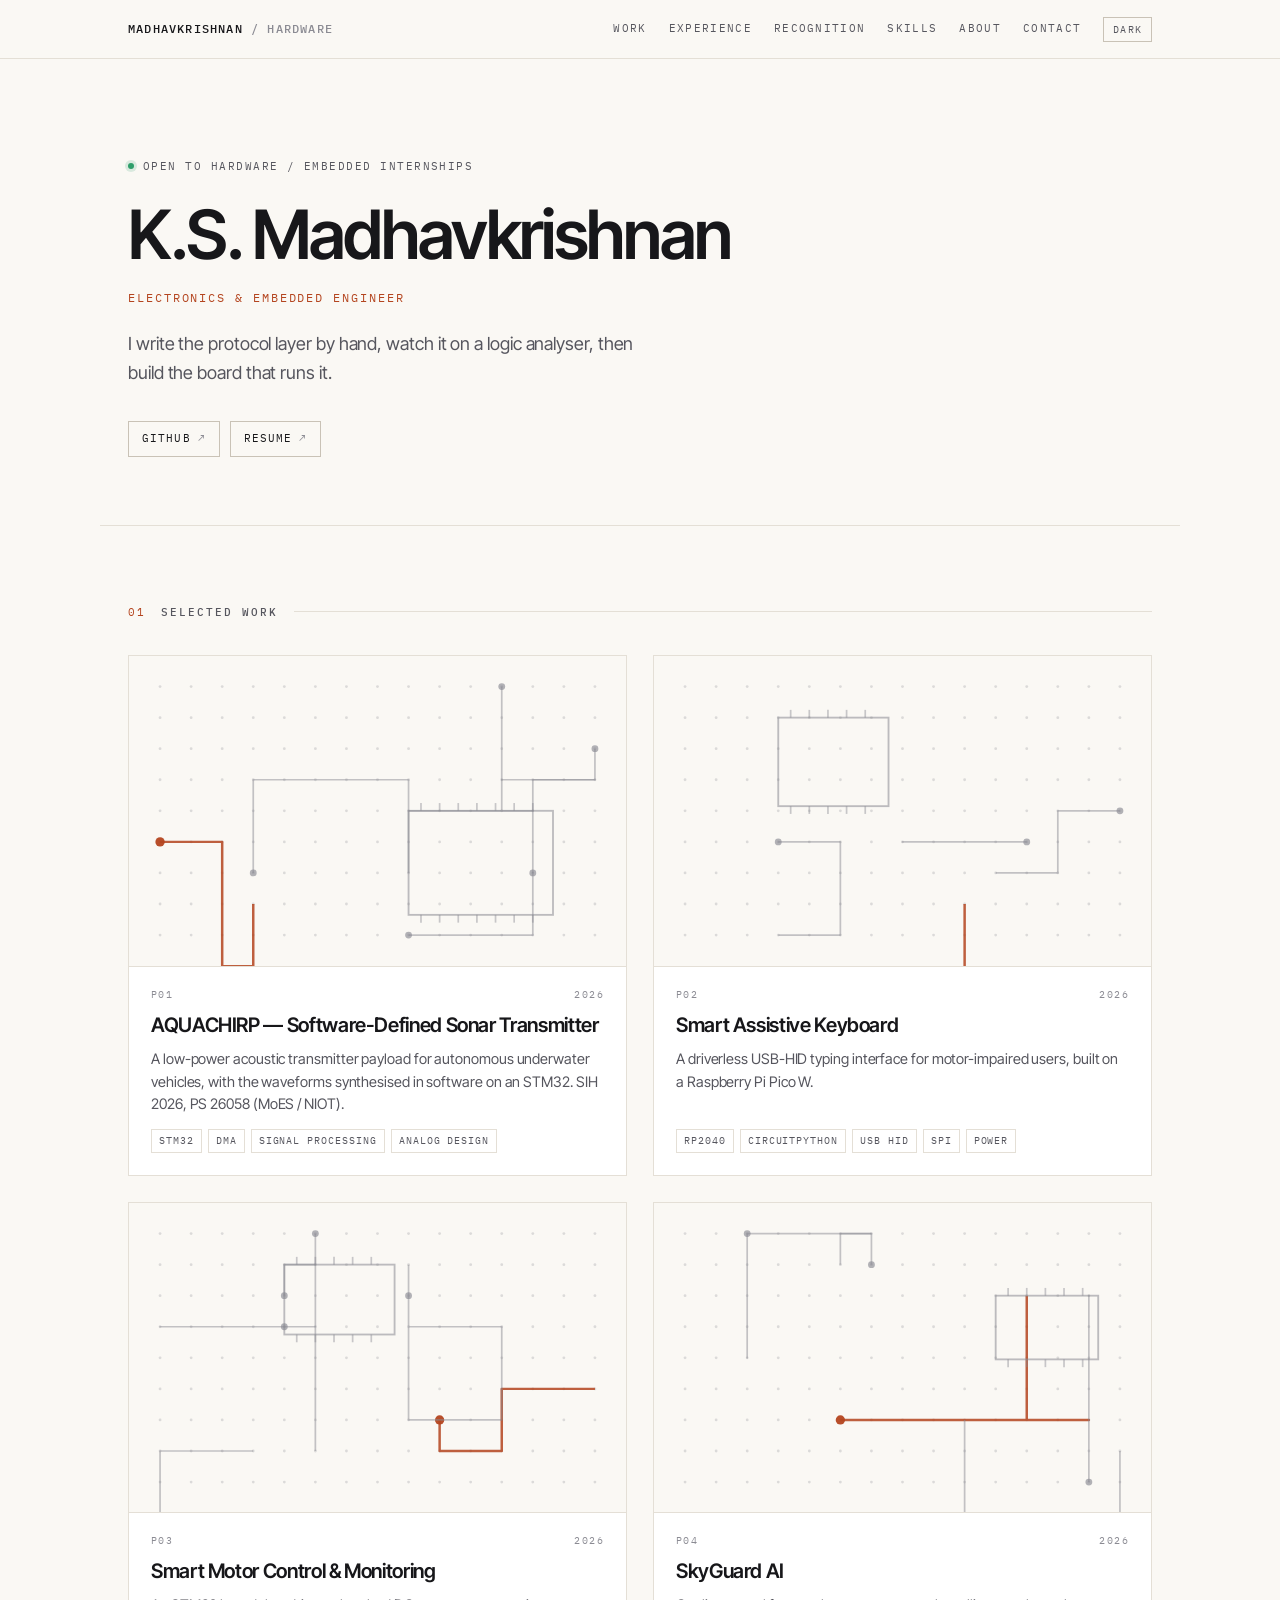
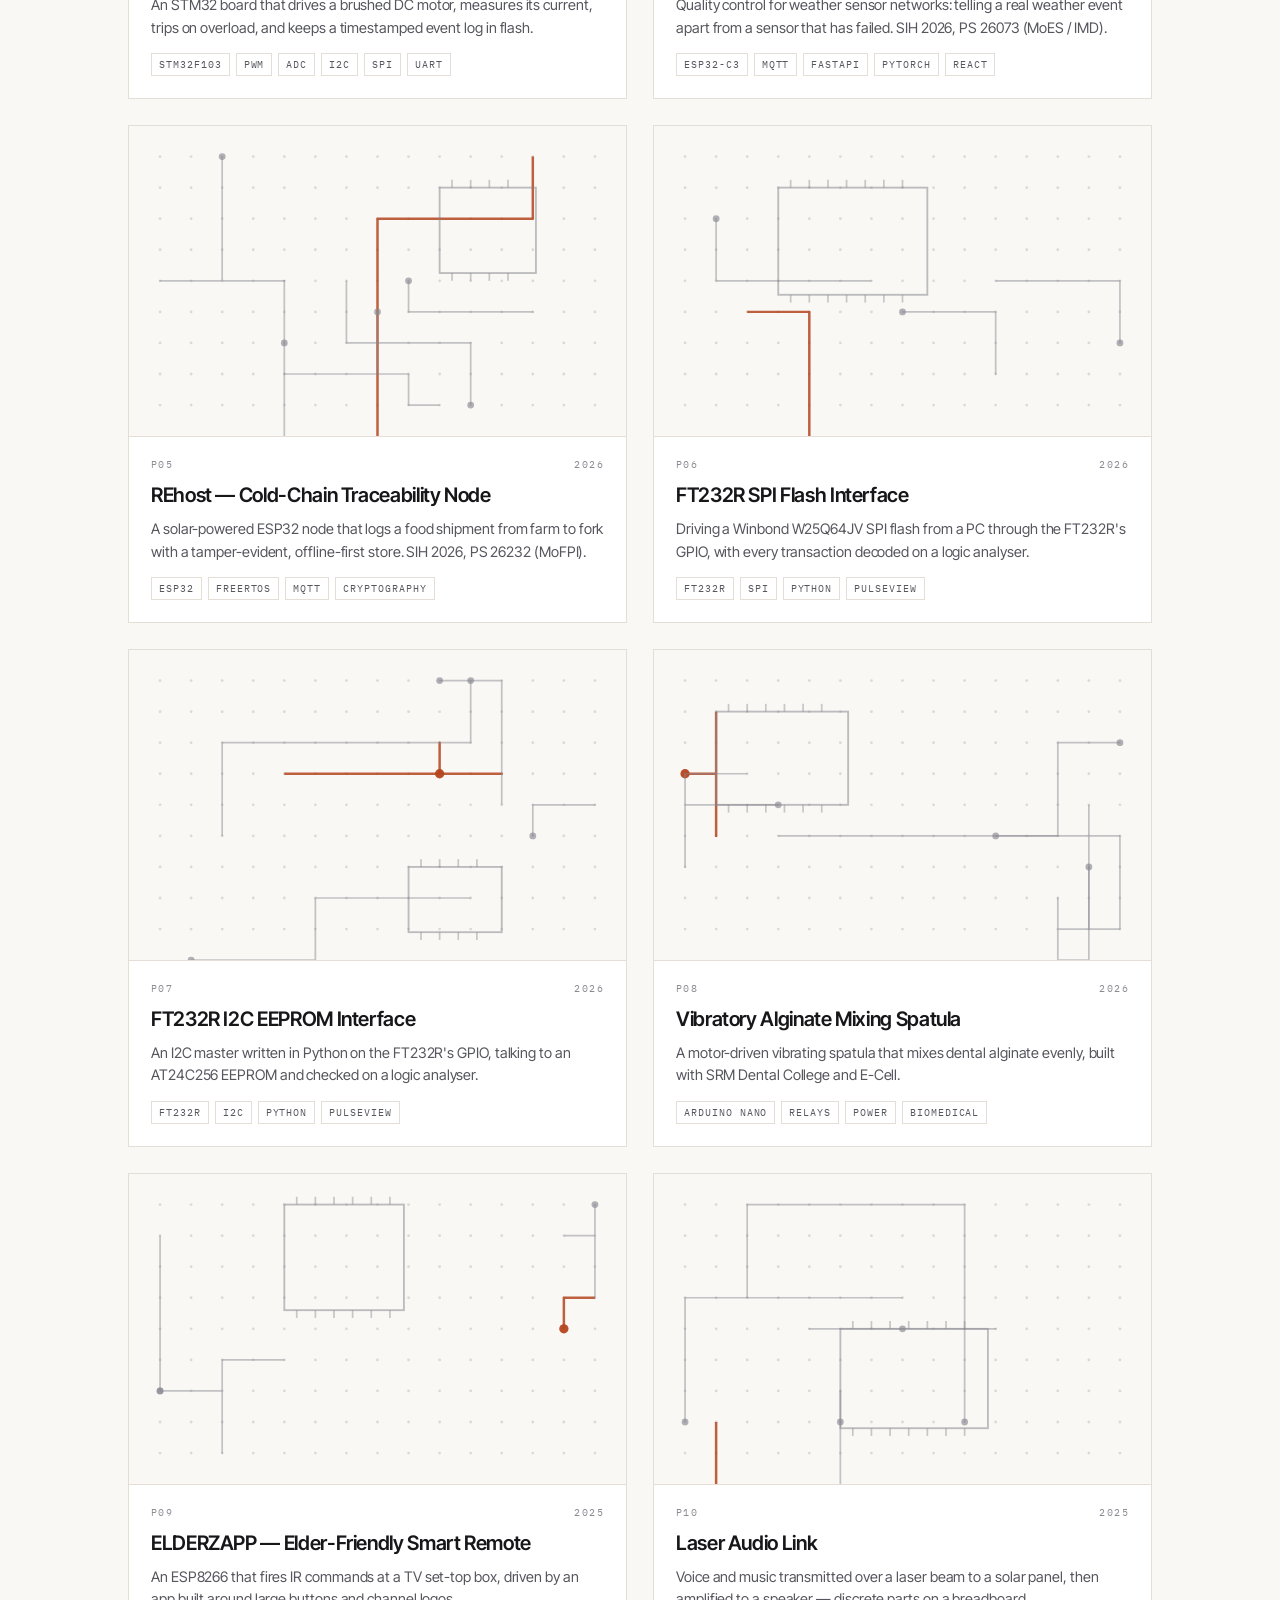
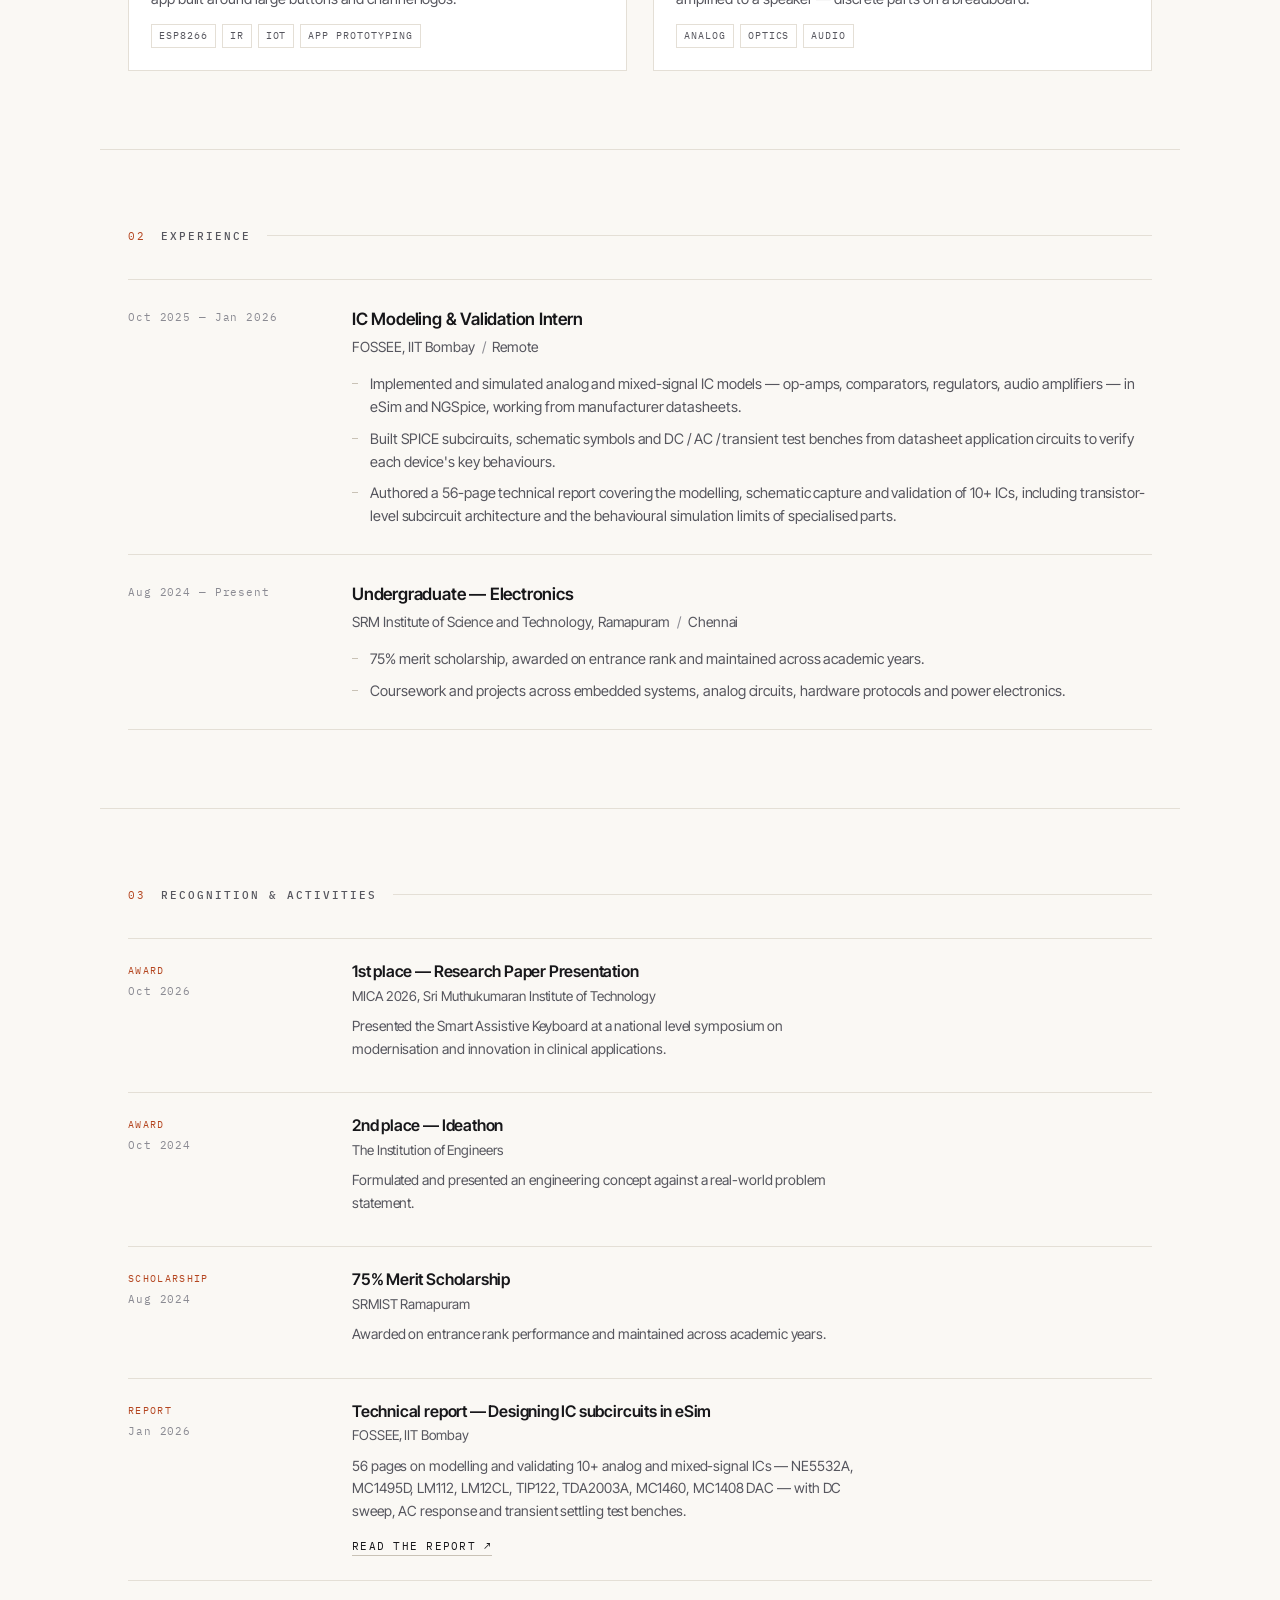
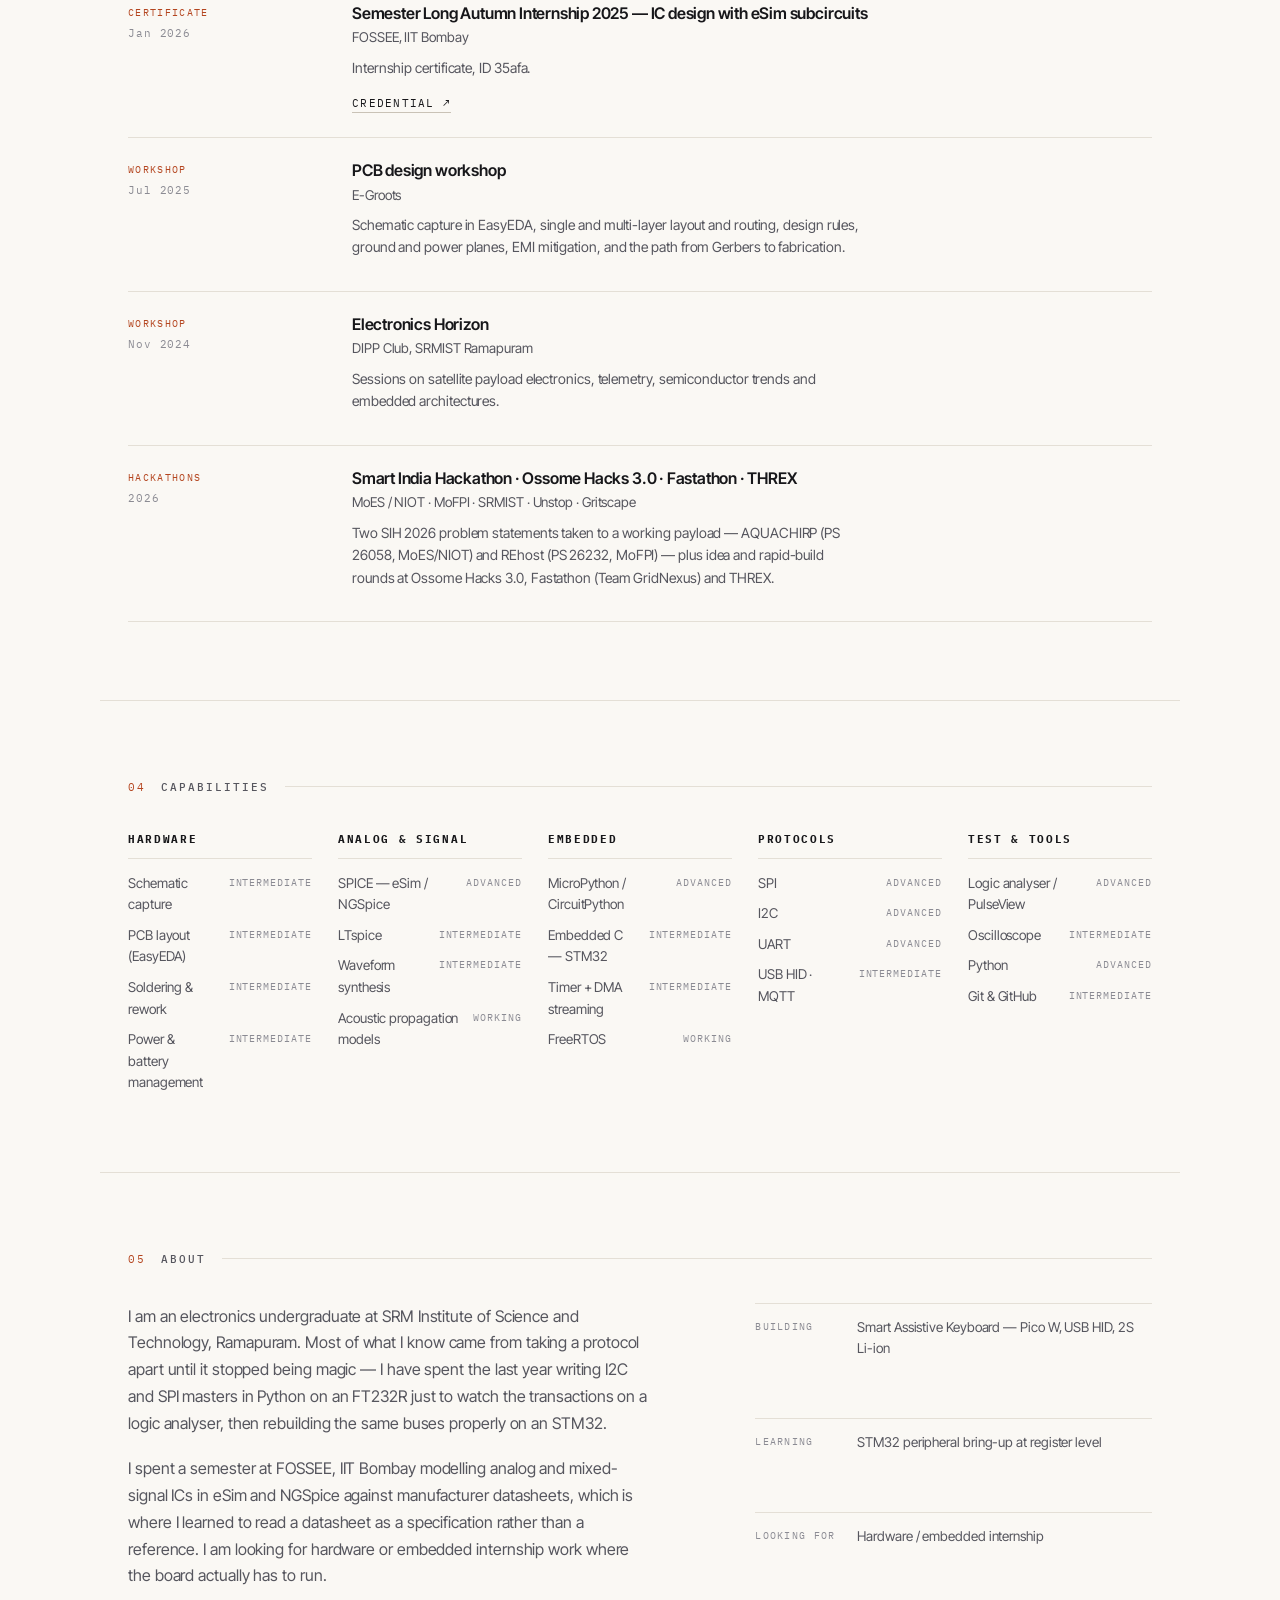
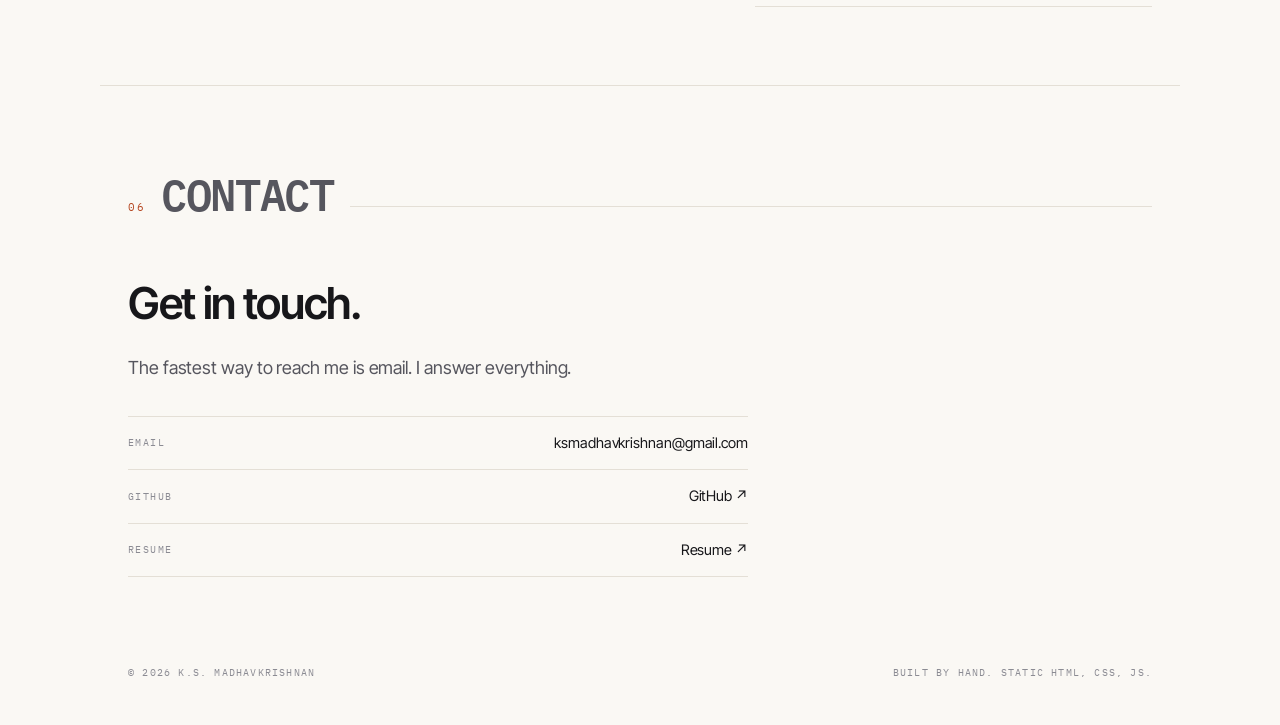
==== commit 4cf6339d: "Add files via upload" ====
--- a/index.html
+++ b/index.html
@@ -33,12 +33,7 @@
 
 <main>
 
-  <section class="hero wrap">
-    <div class="hero-text" data-hero></div>
-    <div class="board" aria-hidden="true">
-      <div class="board-inner" data-board></div>
-    </div>
-  </section>
+  <section class="hero wrap" data-hero></section>
 
   <section class="section wrap" id="work">
     <div class="section-head">
@@ -102,7 +97,6 @@
 </footer>
 
 <script src="data.js"></script>
-<script src="board.js"></script>
 <script src="main.js"></script>
 </body>
 </html>
--- a/styles.css
+++ b/styles.css
@@ -1,5 +1,5 @@
 /* ==================================================================
-   Styesheet — portfolio
+   Stylesheet — portfolio
    Plain CSS, no framework, no build step.
    ================================================================== */
 
@@ -21,17 +21,6 @@
 
   --wrap: 1080px;
   --pad: 28px;
-
-  --board-sub: #1d5544;
-  --board-edge: #0e3325;
-  --board-copper: #c8763c;
-  --board-gold: #d9b25a;
-  --board-silk: #f2eee3;
-  --board-ic: #191a1c;
-  --board-part: #6e6f75;
-  --board-hole: #faf8f4;
-  --board-plate: #ffffff;
-  --board-plate-edge: rgba(20, 20, 22, 0.14);
 }
 
 html[data-theme="dark"] {
@@ -44,13 +33,6 @@
   --rule-strong: #3d3d43;
   --accent: #e2764a;
   --accent-ink: #17171a;
-
-  --board-sub: #22654f;
-  --board-edge: #0b2a1e;
-  --board-copper: #d98a4e;
-  --board-hole: #111112;
-  --board-plate: #26262b;
-  --board-plate-edge: rgba(255, 255, 255, 0.14);
 }
 
 * {
@@ -213,69 +195,7 @@
 /* ---------- hero ---------- */
 
 .hero {
-  --p: 0.14;
-  --mx: 0;
-  --my: 0;
-  display: grid;
-  grid-template-columns: minmax(0, 1.12fr) minmax(0, 0.88fr);
-  gap: 44px;
-  align-items: center;
-  padding-block: 84px 66px;
-}
-
-.hero-text {
-  min-width: 0;
-}
-
-/* exploded PCB — five SVG layers, separated by --p */
-
-.board {
-  position: relative;
-  perspective: 1100px;
-}
-
-.board-inner {
-  position: relative;
-  width: 100%;
-  aspect-ratio: 420 / 300;
-  transform-style: preserve-3d;
-  transform: rotateX(calc(var(--p) * 40deg + var(--my) * 5deg))
-    rotateZ(calc(var(--p) * -12deg)) rotateY(calc(var(--mx) * -5deg));
-  transition: transform 0.3s ease-out;
-  transform-origin: 50% 55%;
-}
-
-.layer {
-  position: absolute;
-  inset: 0;
-  transform: translate3d(0, calc(var(--p) * var(--dy) * 1px), 0);
-  will-change: transform;
-}
-
-.layer svg {
-  position: relative;
-  width: 100%;
-  height: 100%;
-  display: block;
-  overflow: visible;
-}
-
-.plate {
-  position: absolute;
-  inset: 0;
-  border-radius: 10px;
-  background: var(--board-plate);
-  border: 1px solid var(--board-plate-edge);
-  opacity: 0;
-  opacity: calc(var(--p) * 0.44 - 0.06);
-}
-
-.layer-sub svg {
-  filter: drop-shadow(0 20px 26px rgba(0, 0, 0, 0.22));
-}
-
-.layer-top svg {
-  filter: drop-shadow(0 6px 10px rgba(0, 0, 0, 0.28));
+  padding-block: 92px 68px;
 }
 
 .hero-status {
@@ -1021,20 +941,7 @@
   }
 
   .hero {
-    grid-template-columns: minmax(0, 1fr);
-    gap: 34px;
-    padding-block: 56px 46px;
-  }
-
-  .board {
-    order: 2;
-    width: 100%;
-    max-width: 440px;
-    margin: 0 auto;
-  }
-
-  .board-inner {
-    transform: none;
+    padding-block: 62px 46px;
   }
 
   .section {
@@ -1067,11 +974,6 @@
   .card:hover .card-media svg {
     transition: none;
     transform: none;
-  }
-
-  .board-inner {
-    transform: none;
-    transition: none;
   }
 }
 
@@ -1090,8 +992,7 @@
   .theme-toggle,
   .detail-nav,
   .hero-links,
-  .card-media,
-  .board {
+  .card-media {
     display: none;
   }
 
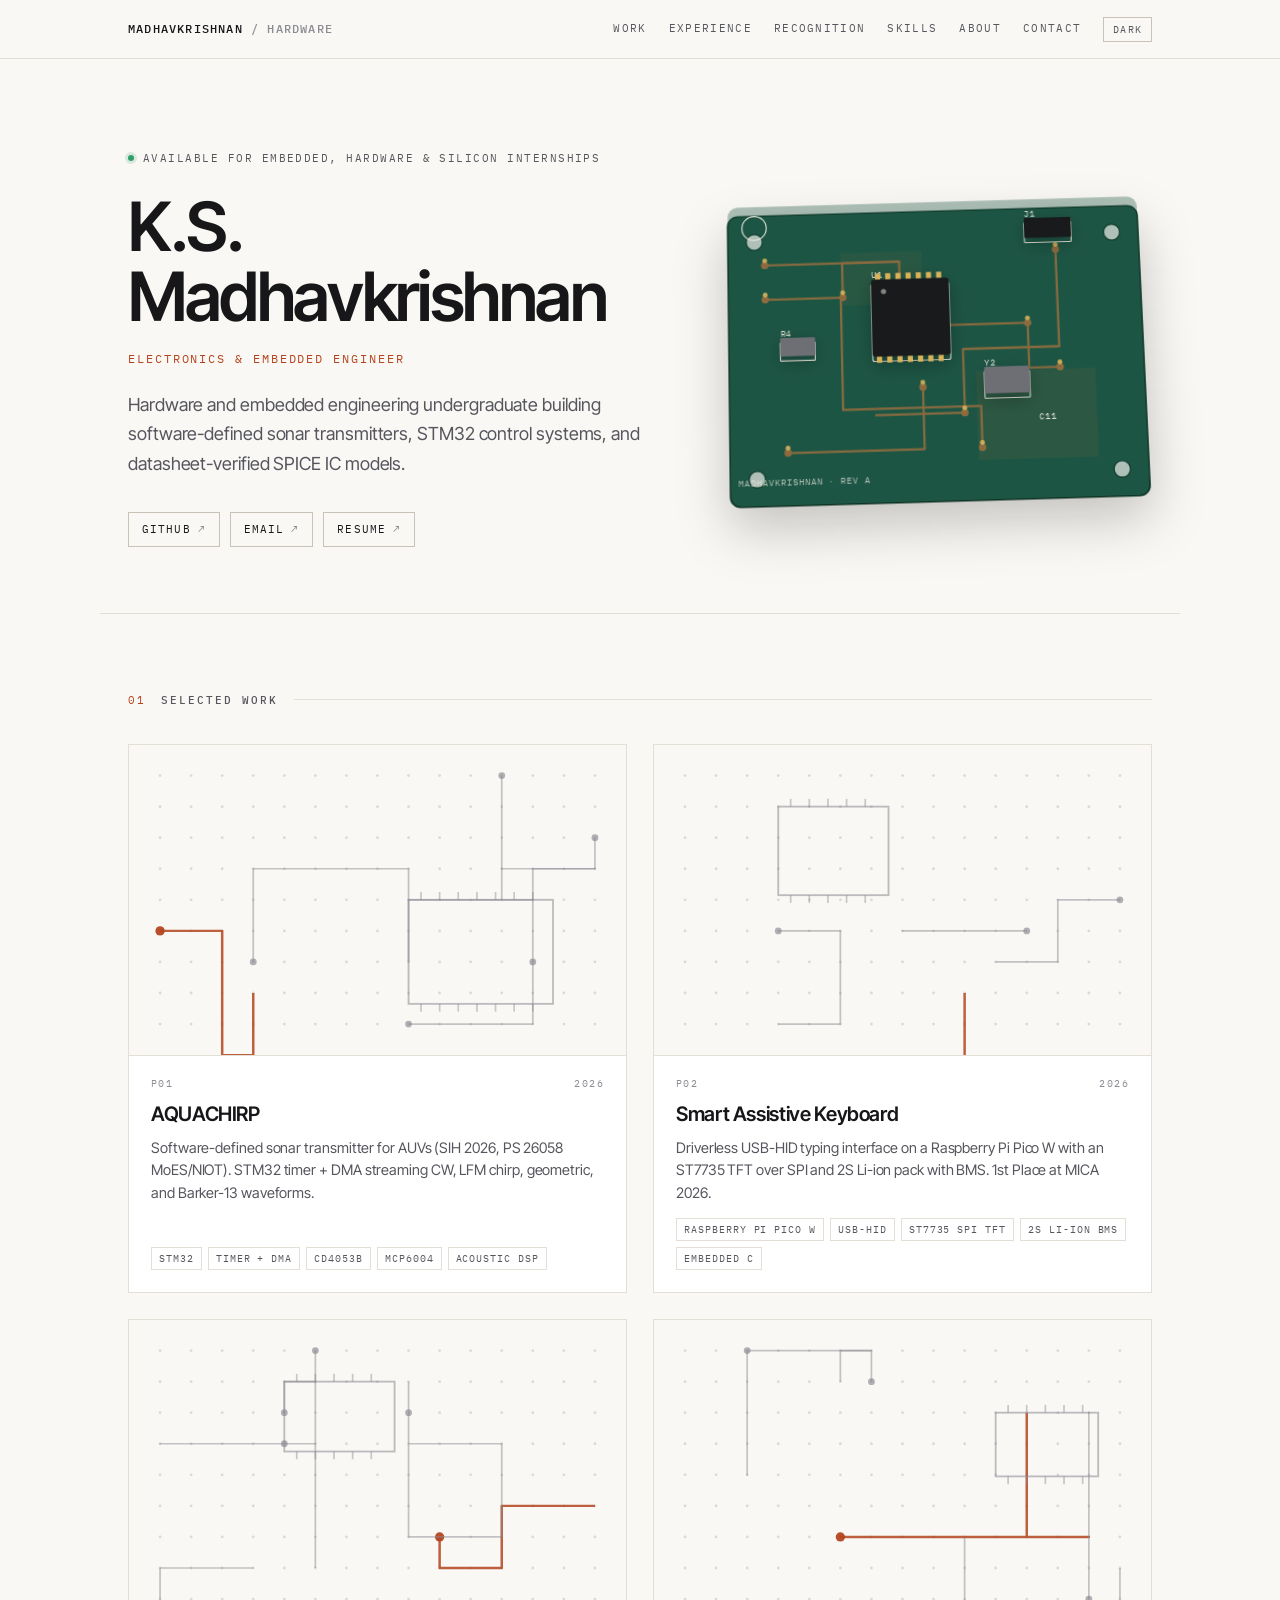
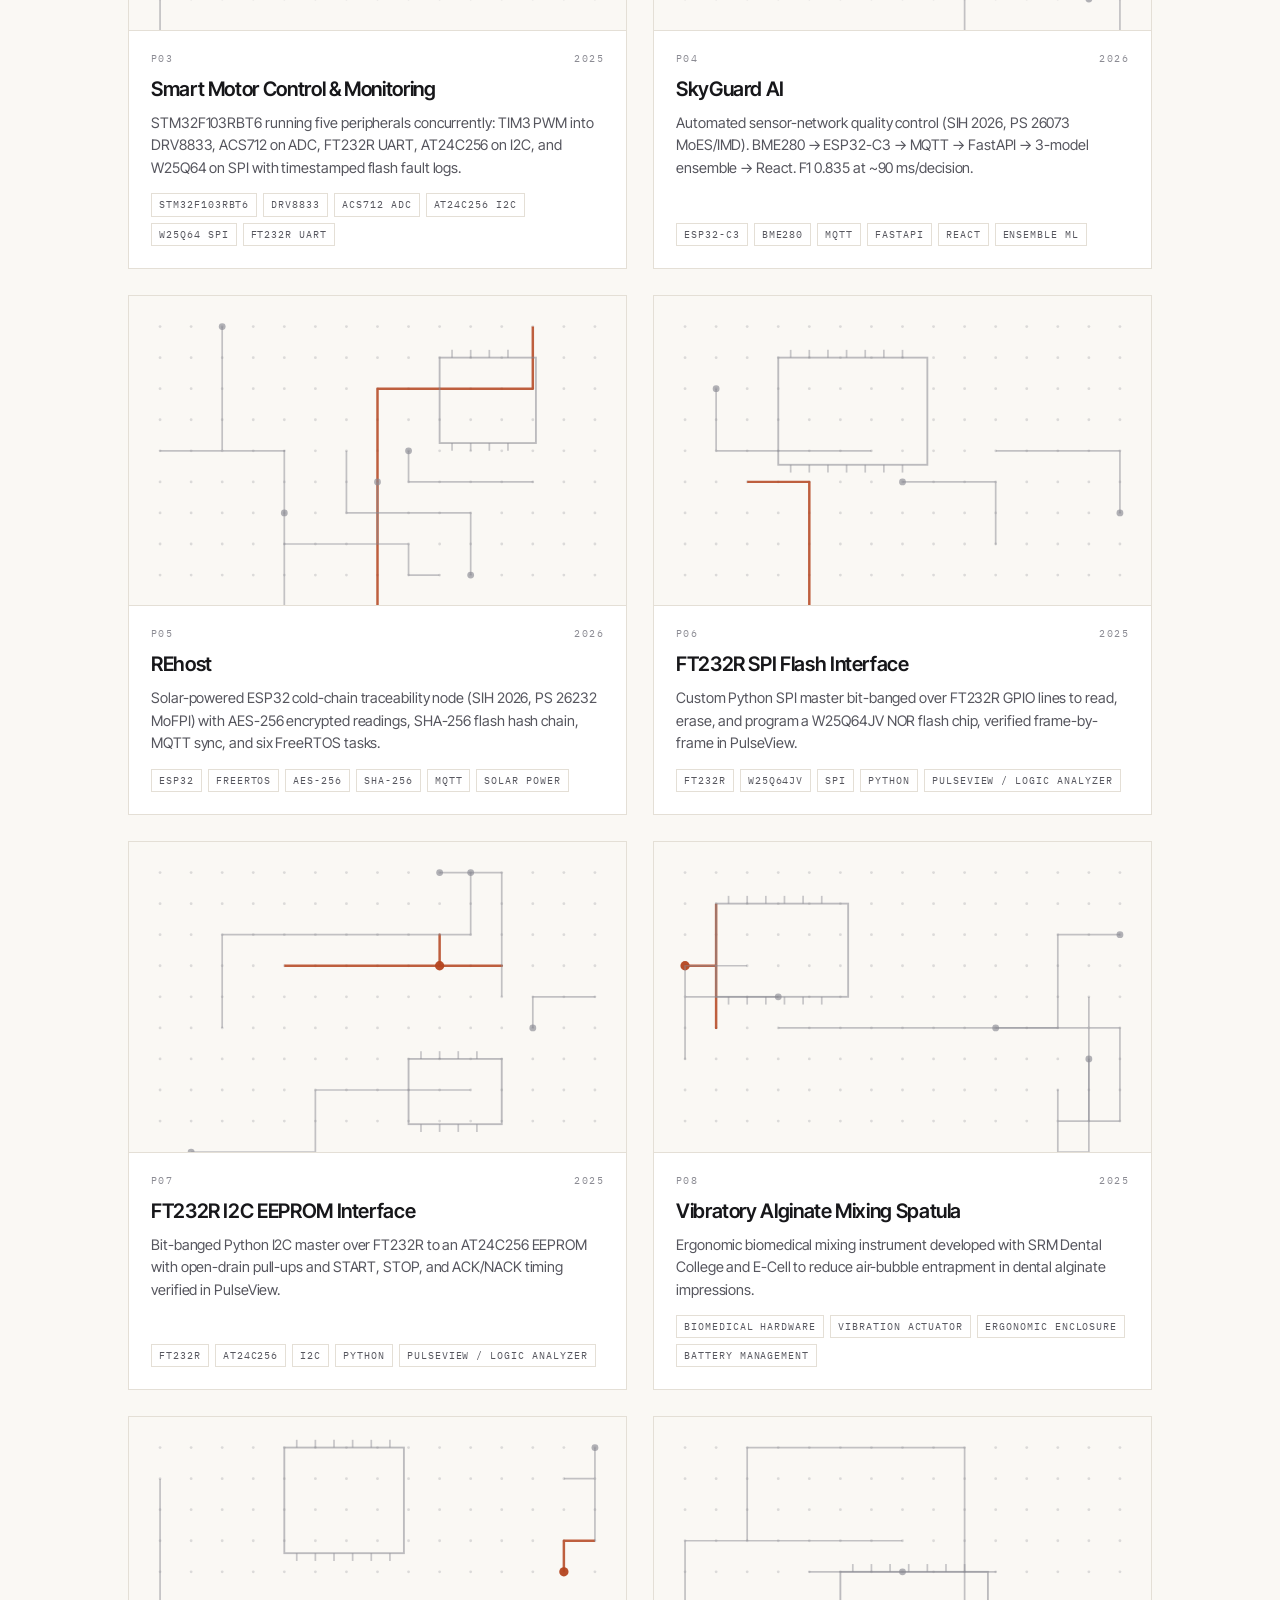
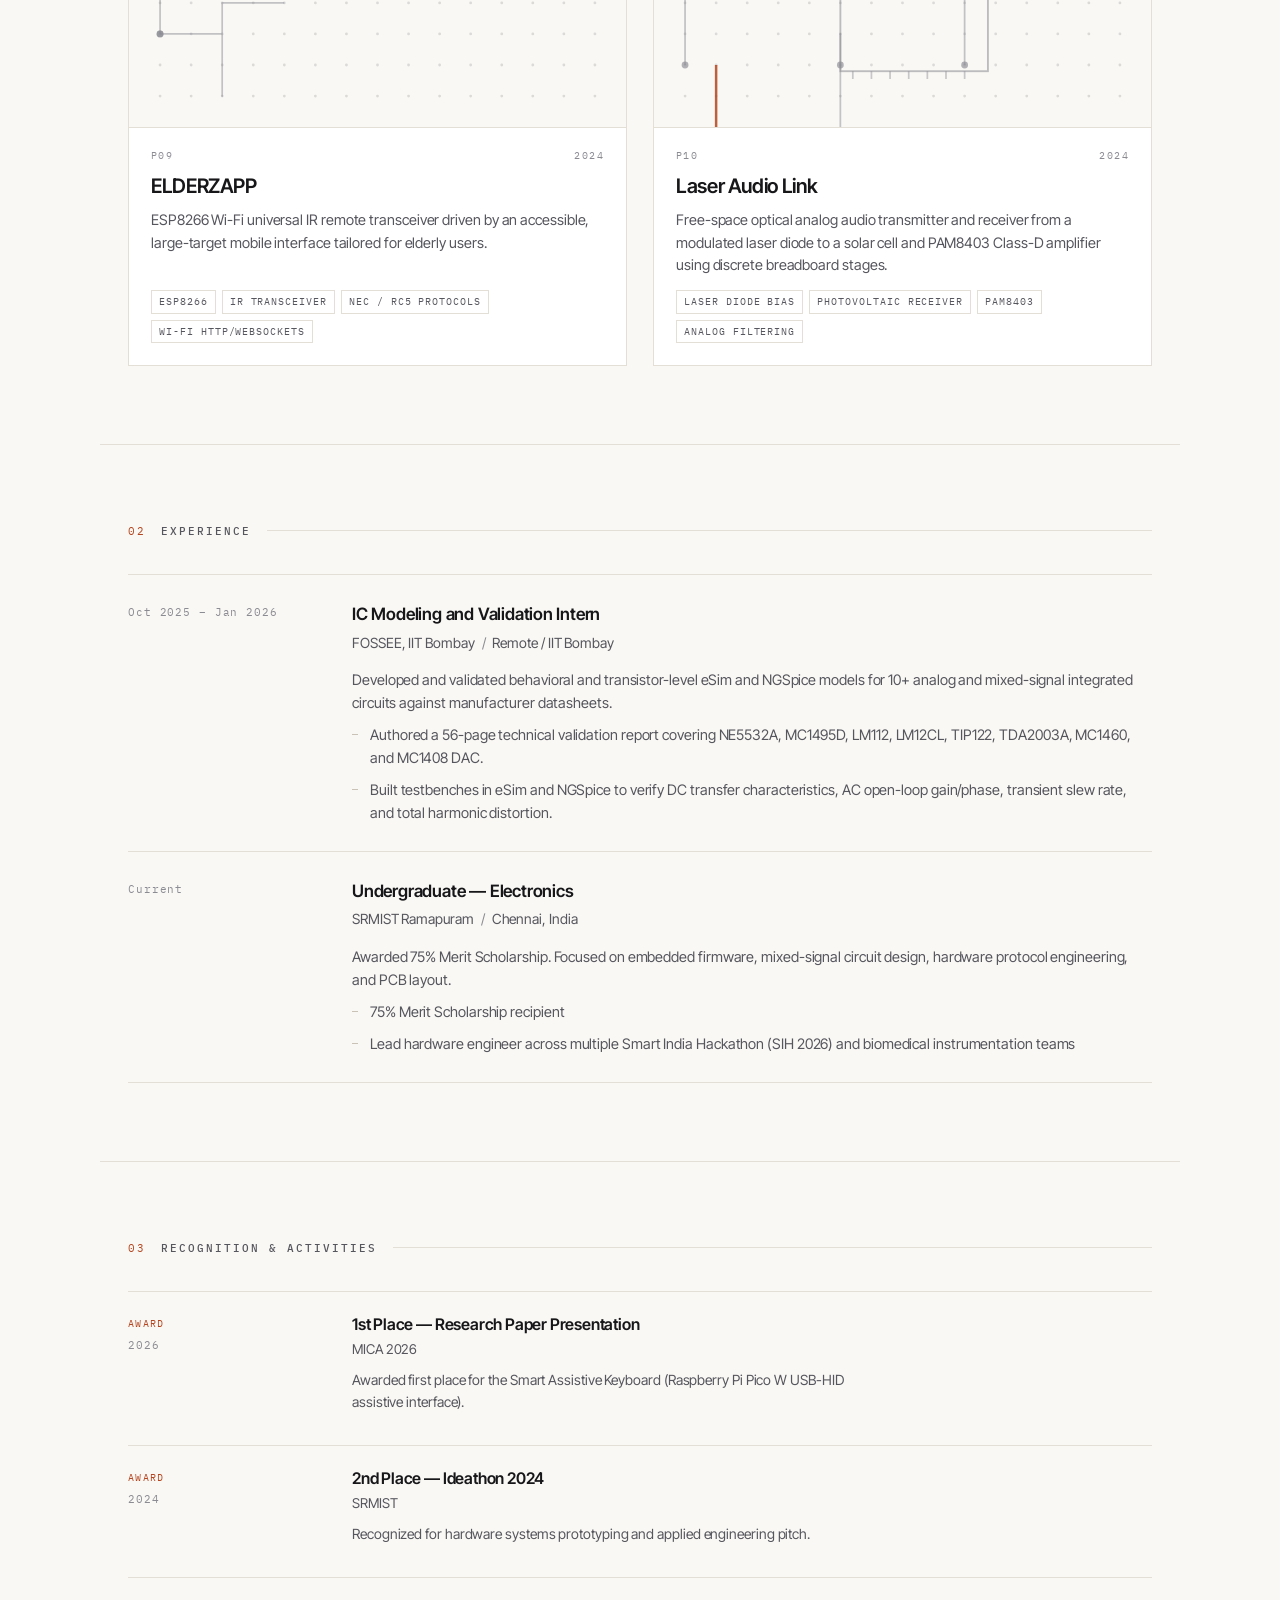
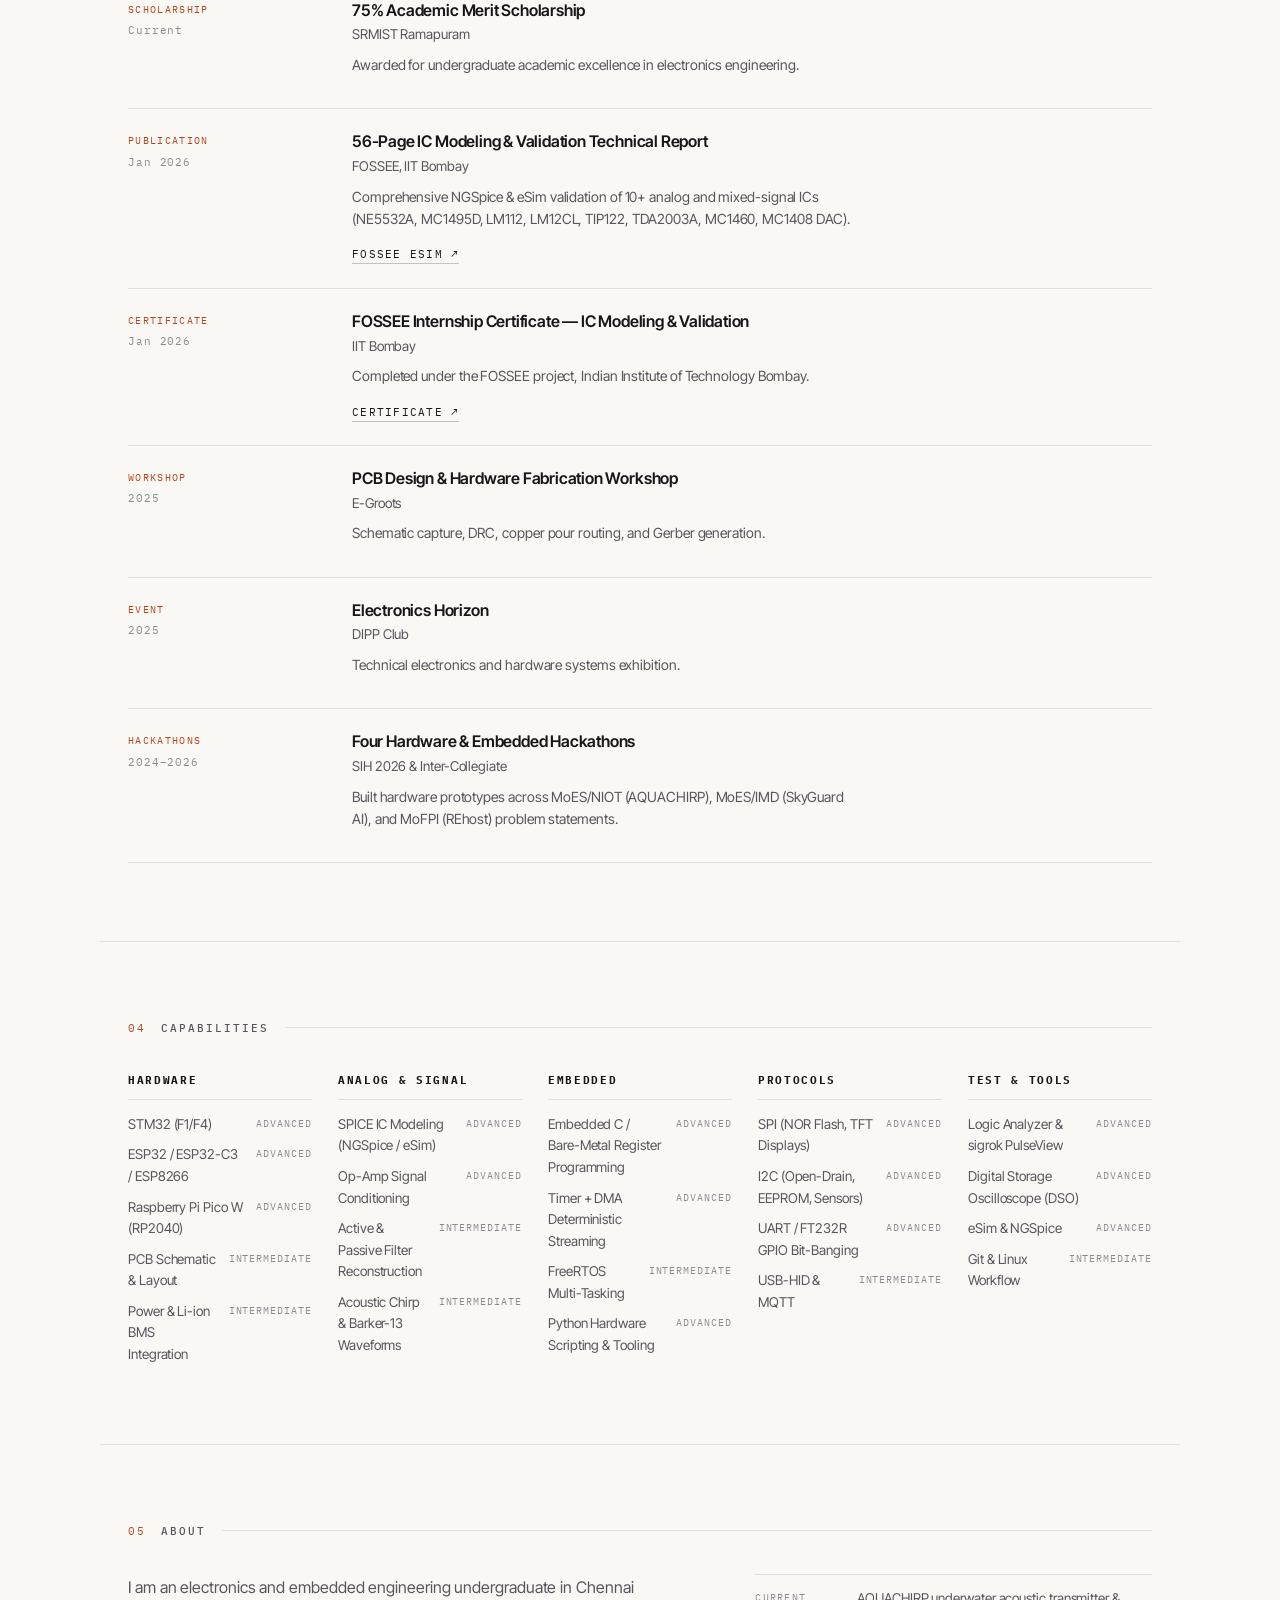
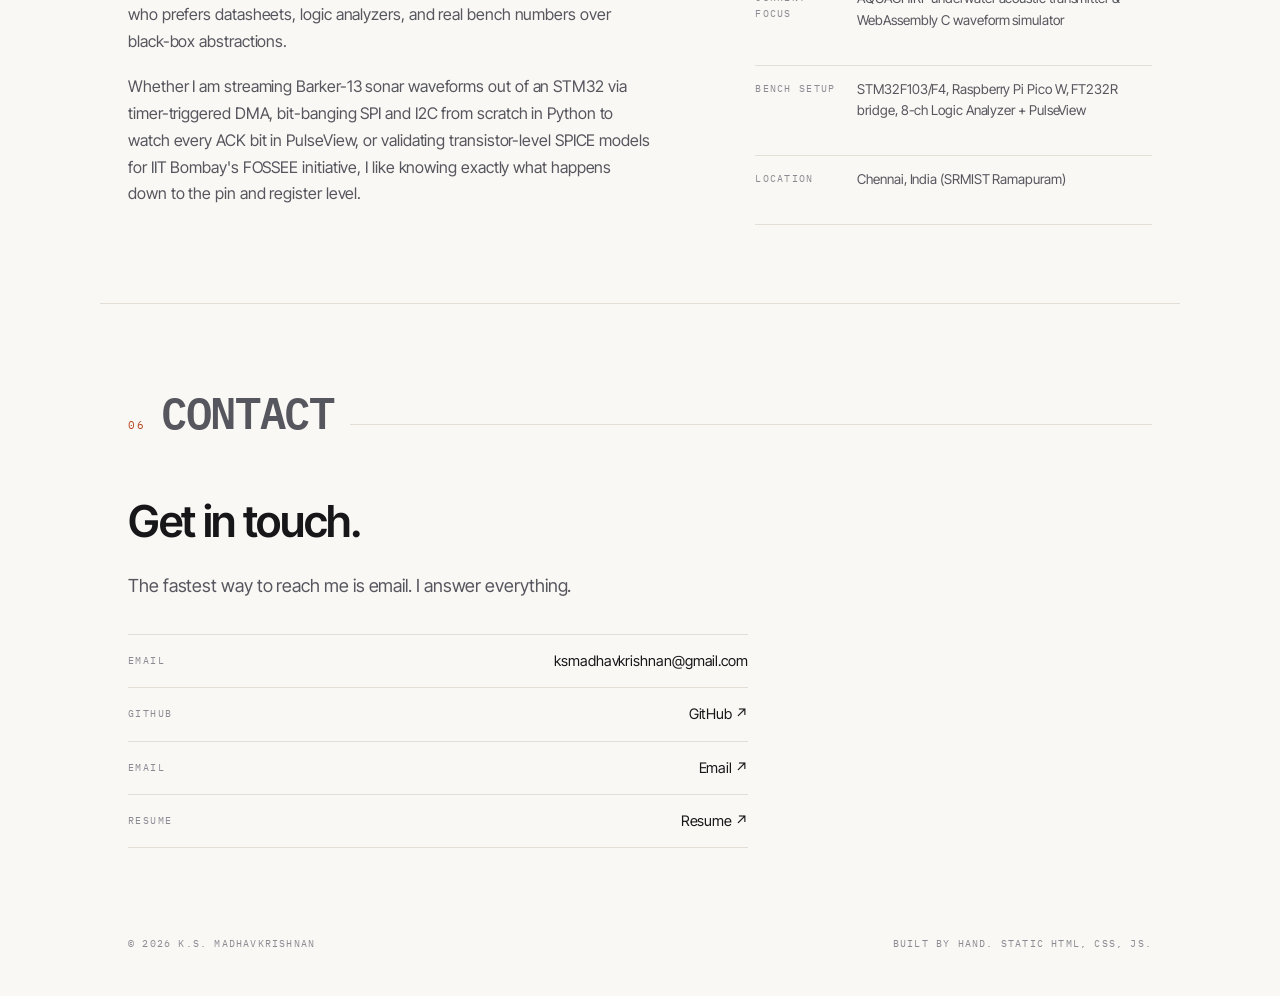
==== commit c1a2e20f: "feat: migrate data.js to content.json and add GitHub API admin studio" ====
--- a/index.html
+++ b/index.html
@@ -33,7 +33,12 @@
 
 <main>
 
-  <section class="hero wrap" data-hero></section>
+  <section class="hero wrap">
+    <div class="hero-text" data-hero></div>
+    <div class="board" aria-hidden="true">
+      <div class="board-inner" data-board></div>
+    </div>
+  </section>
 
   <section class="section wrap" id="work">
     <div class="section-head">
@@ -96,7 +101,7 @@
   <span>Built by hand. Static HTML, CSS, JS.</span>
 </footer>
 
-<script src="data.js"></script>
+<script src="board.js"></script>
 <script src="main.js"></script>
 </body>
 </html>
--- a/styles.css
+++ b/styles.css
@@ -21,6 +21,17 @@
 
   --wrap: 1080px;
   --pad: 28px;
+
+  --board-sub: #1d5544;
+  --board-edge: #0e3325;
+  --board-copper: #c8763c;
+  --board-gold: #d9b25a;
+  --board-silk: #f2eee3;
+  --board-ic: #191a1c;
+  --board-part: #6e6f75;
+  --board-hole: #faf8f4;
+  --board-plate: #ffffff;
+  --board-plate-edge: rgba(20, 20, 22, 0.14);
 }
 
 html[data-theme="dark"] {
@@ -33,6 +44,13 @@
   --rule-strong: #3d3d43;
   --accent: #e2764a;
   --accent-ink: #17171a;
+
+  --board-sub: #22654f;
+  --board-edge: #0b2a1e;
+  --board-copper: #d98a4e;
+  --board-hole: #111112;
+  --board-plate: #26262b;
+  --board-plate-edge: rgba(255, 255, 255, 0.14);
 }
 
 * {
@@ -195,7 +213,69 @@
 /* ---------- hero ---------- */
 
 .hero {
-  padding-block: 92px 68px;
+  --p: 0.14;
+  --mx: 0;
+  --my: 0;
+  display: grid;
+  grid-template-columns: minmax(0, 1.12fr) minmax(0, 0.88fr);
+  gap: 44px;
+  align-items: center;
+  padding-block: 84px 66px;
+}
+
+.hero-text {
+  min-width: 0;
+}
+
+/* exploded PCB — five SVG layers, separated by --p */
+
+.board {
+  position: relative;
+  perspective: 1100px;
+}
+
+.board-inner {
+  position: relative;
+  width: 100%;
+  aspect-ratio: 420 / 300;
+  transform-style: preserve-3d;
+  transform: rotateX(calc(var(--p) * 40deg + var(--my) * 5deg))
+    rotateZ(calc(var(--p) * -12deg)) rotateY(calc(var(--mx) * -5deg));
+  transition: transform 0.3s ease-out;
+  transform-origin: 50% 55%;
+}
+
+.layer {
+  position: absolute;
+  inset: 0;
+  transform: translate3d(0, calc(var(--p) * var(--dy) * 1px), 0);
+  will-change: transform;
+}
+
+.layer svg {
+  position: relative;
+  width: 100%;
+  height: 100%;
+  display: block;
+  overflow: visible;
+}
+
+.plate {
+  position: absolute;
+  inset: 0;
+  border-radius: 10px;
+  background: var(--board-plate);
+  border: 1px solid var(--board-plate-edge);
+  opacity: 0;
+  opacity: calc(var(--p) * 0.44 - 0.06);
+}
+
+.layer-sub svg {
+  filter: drop-shadow(0 20px 26px rgba(0, 0, 0, 0.22));
+}
+
+.layer-top svg {
+  filter: drop-shadow(0 6px 10px rgba(0, 0, 0, 0.28));
 }
 
 .hero-status {
@@ -941,7 +1021,20 @@
   }
 
   .hero {
-    padding-block: 62px 46px;
+    grid-template-columns: minmax(0, 1fr);
+    gap: 34px;
+    padding-block: 56px 46px;
+  }
+
+  .board {
+    order: 2;
+    width: 100%;
+    max-width: 440px;
+    margin: 0 auto;
+  }
+
+  .board-inner {
+    transform: none;
   }
 
   .section {
@@ -974,6 +1067,11 @@
   .card:hover .card-media svg {
     transition: none;
     transform: none;
+  }
+
+  .board-inner {
+    transform: none;
+    transition: none;
   }
 }
 
@@ -992,7 +1090,8 @@
   .theme-toggle,
   .detail-nav,
   .hero-links,
-  .card-media {
+  .card-media,
+  .board {
     display: none;
   }
 
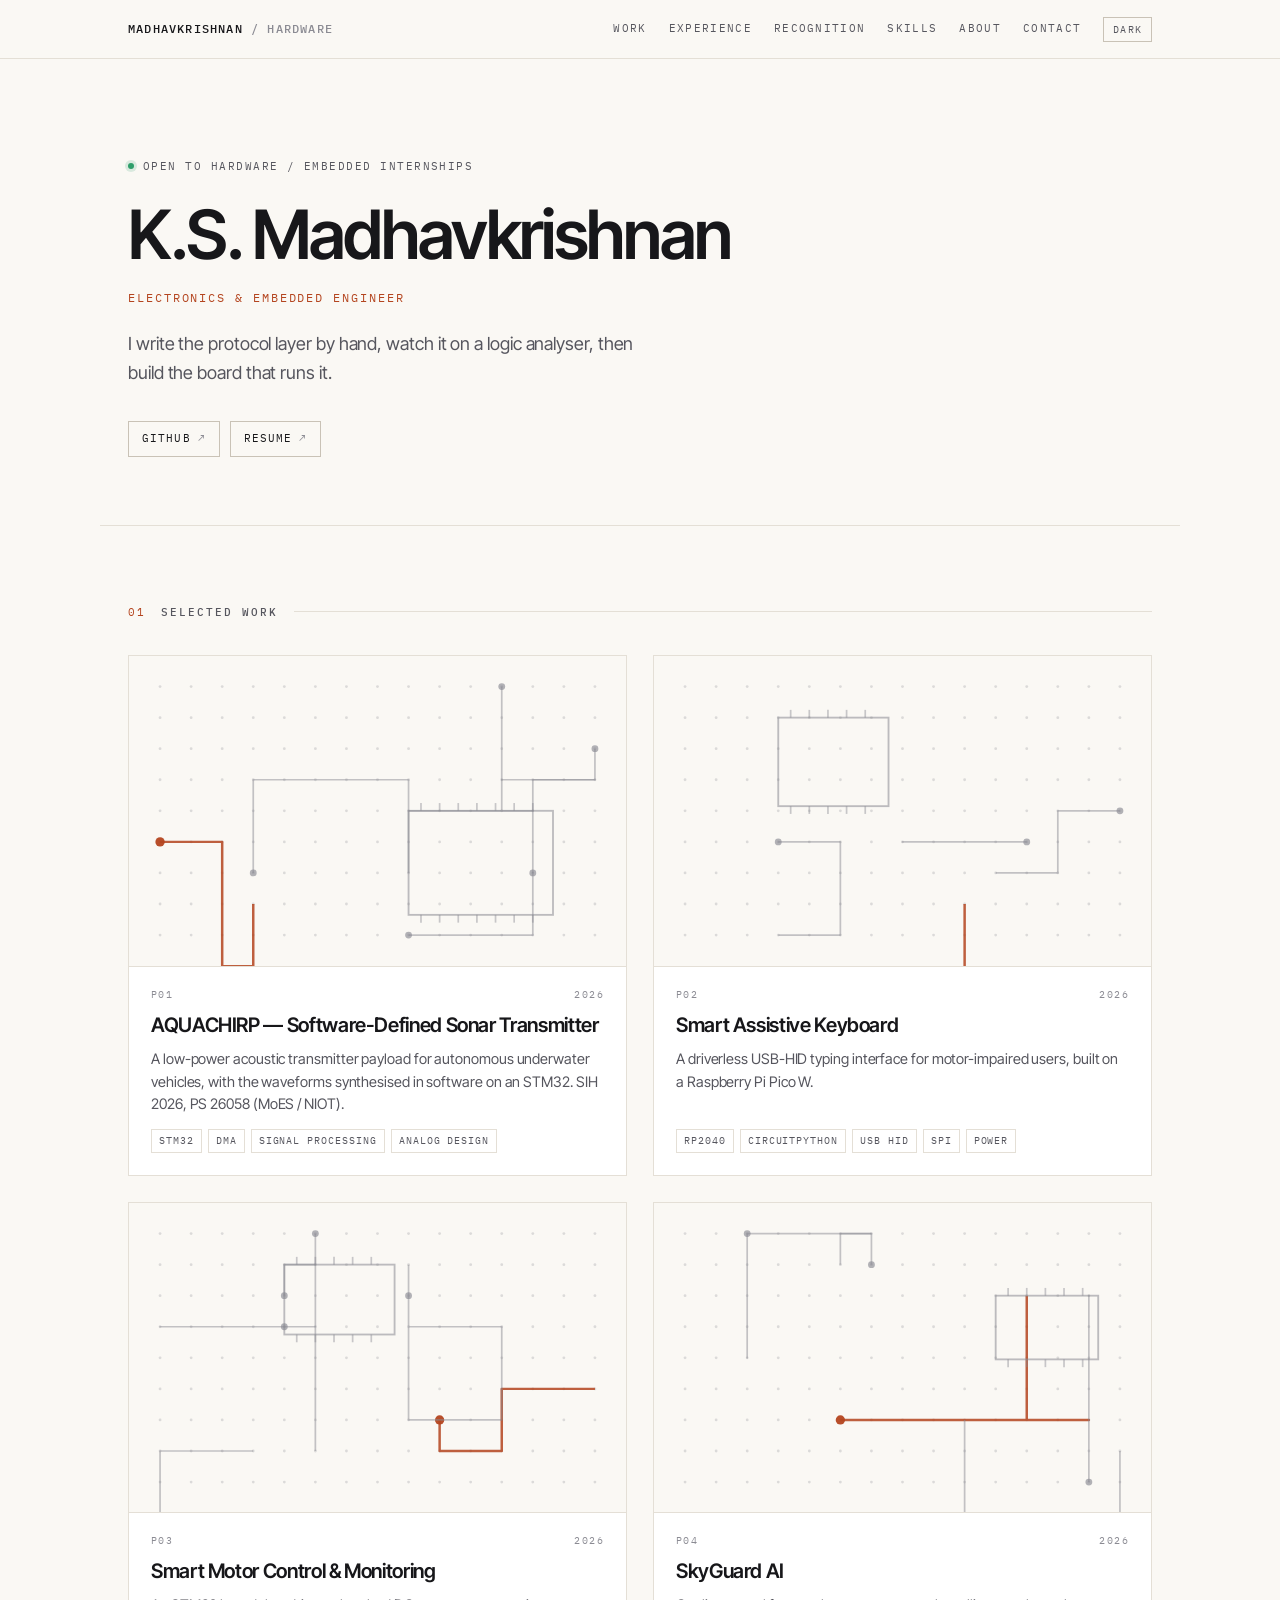
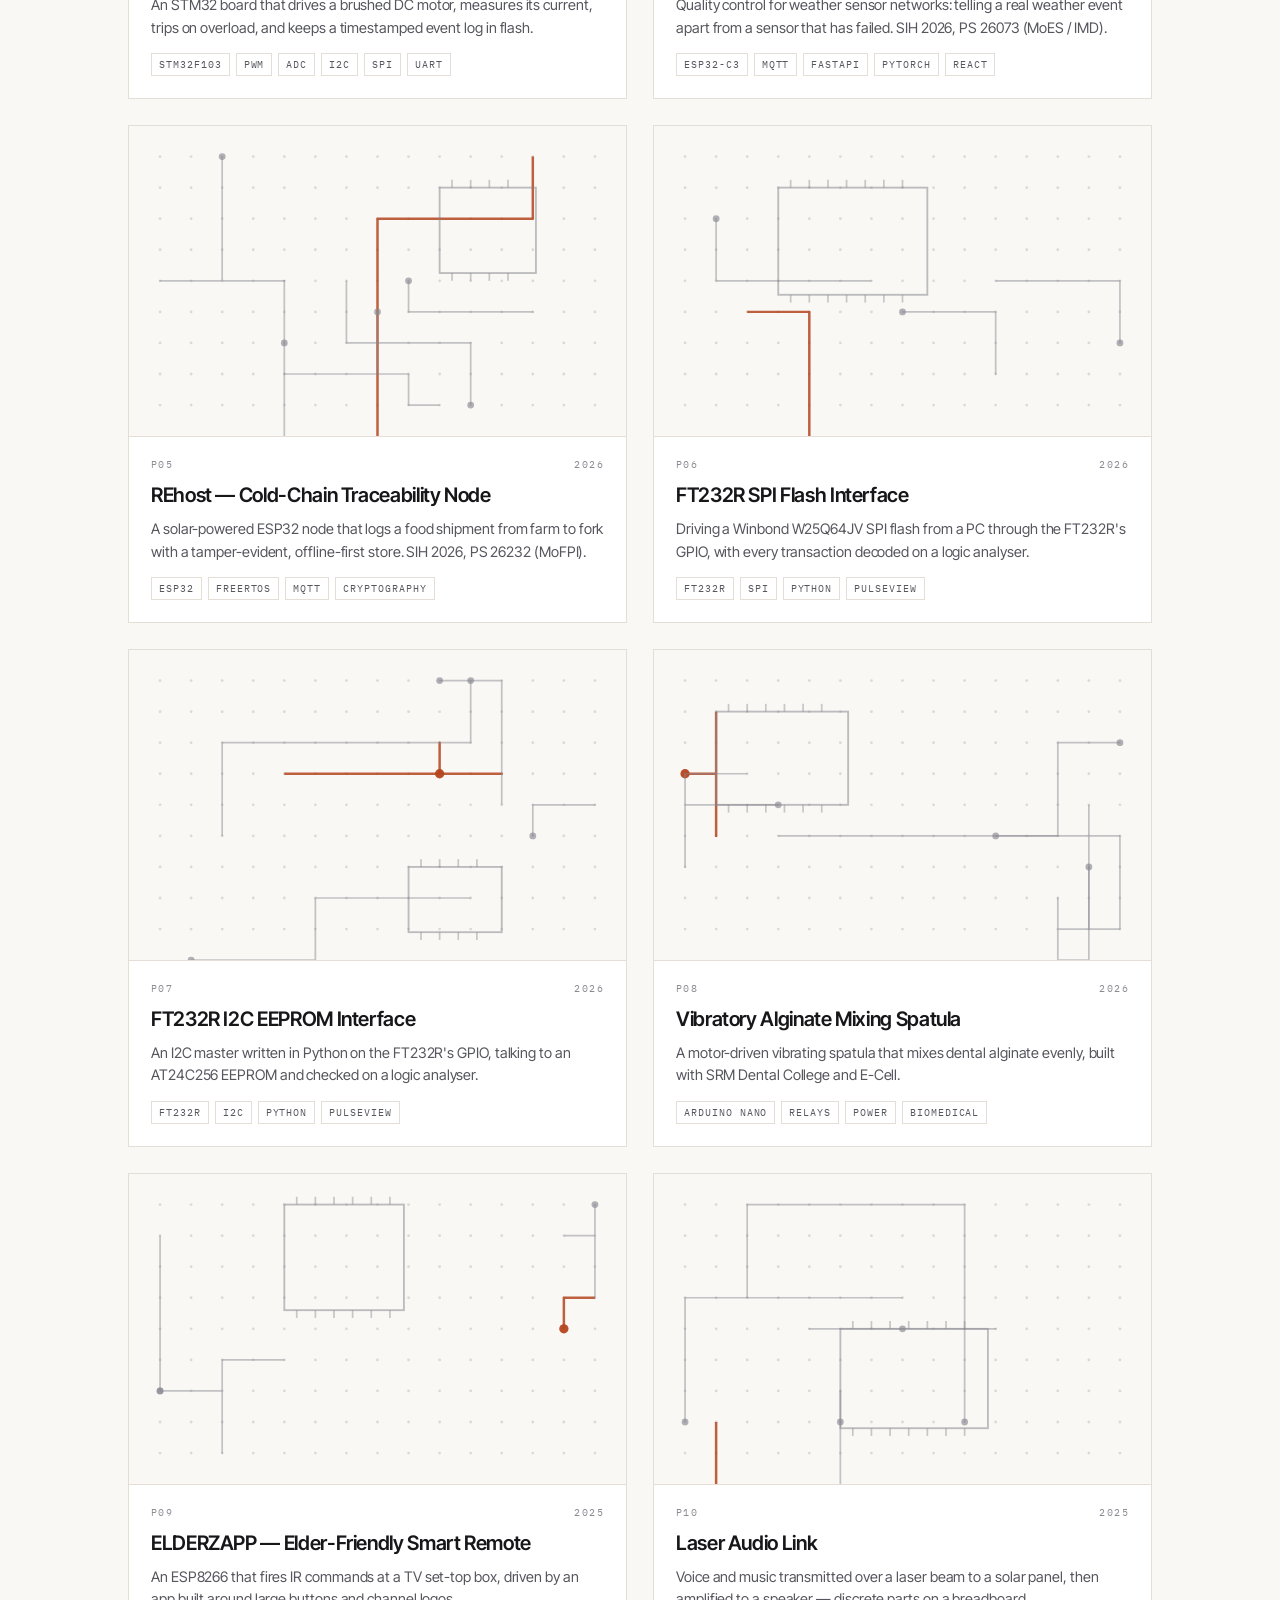
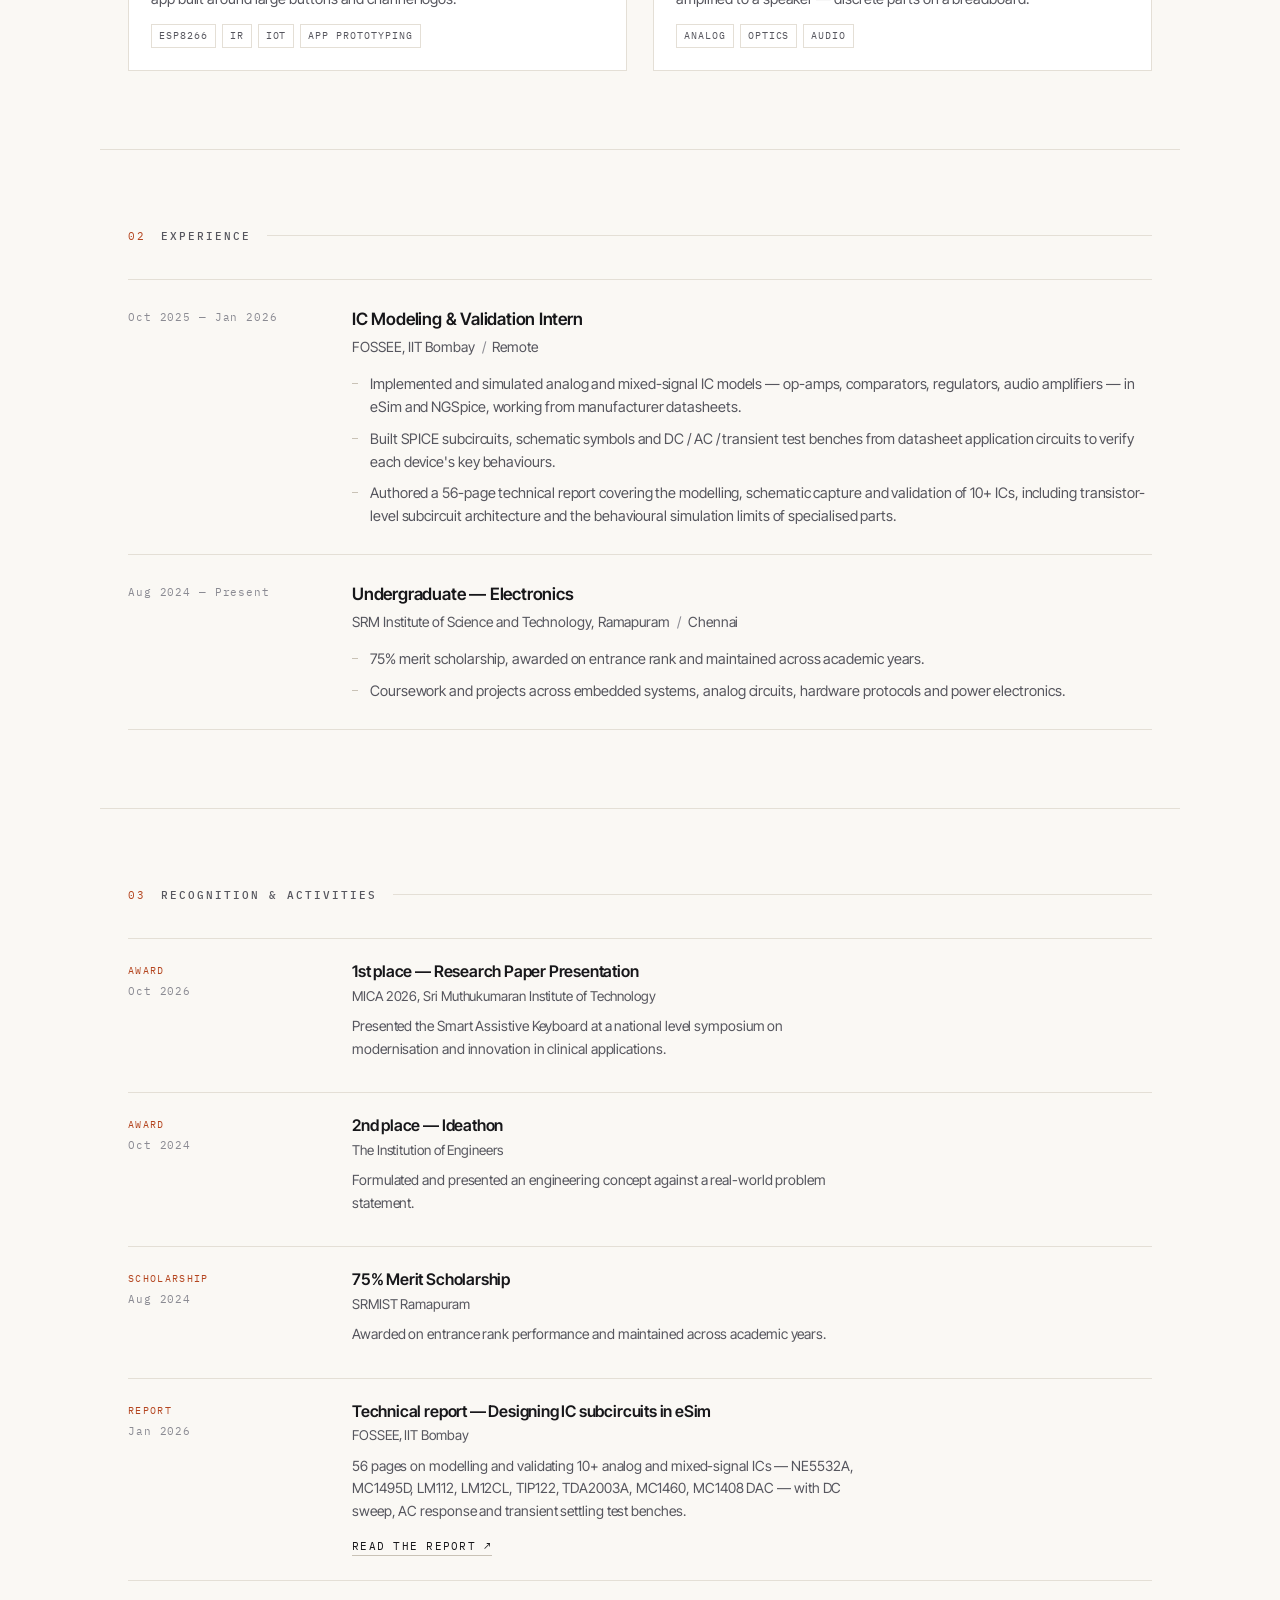
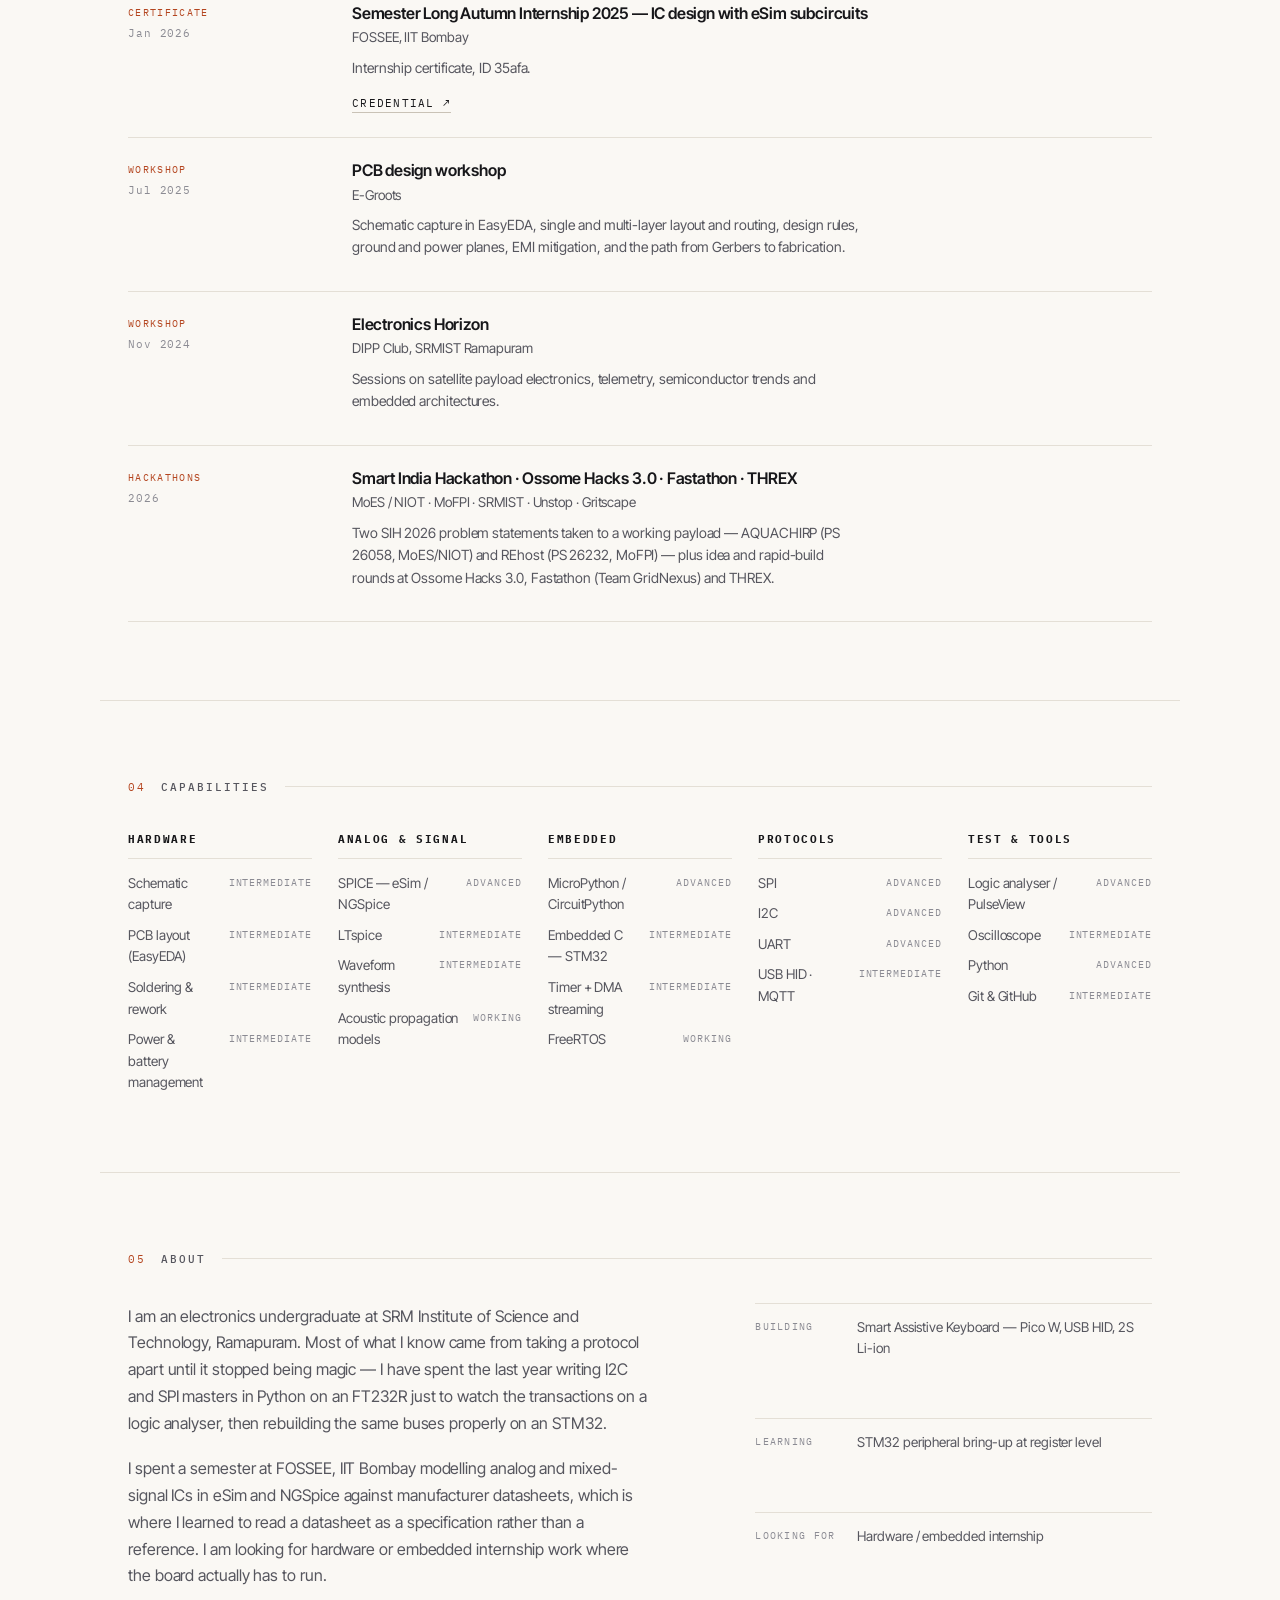
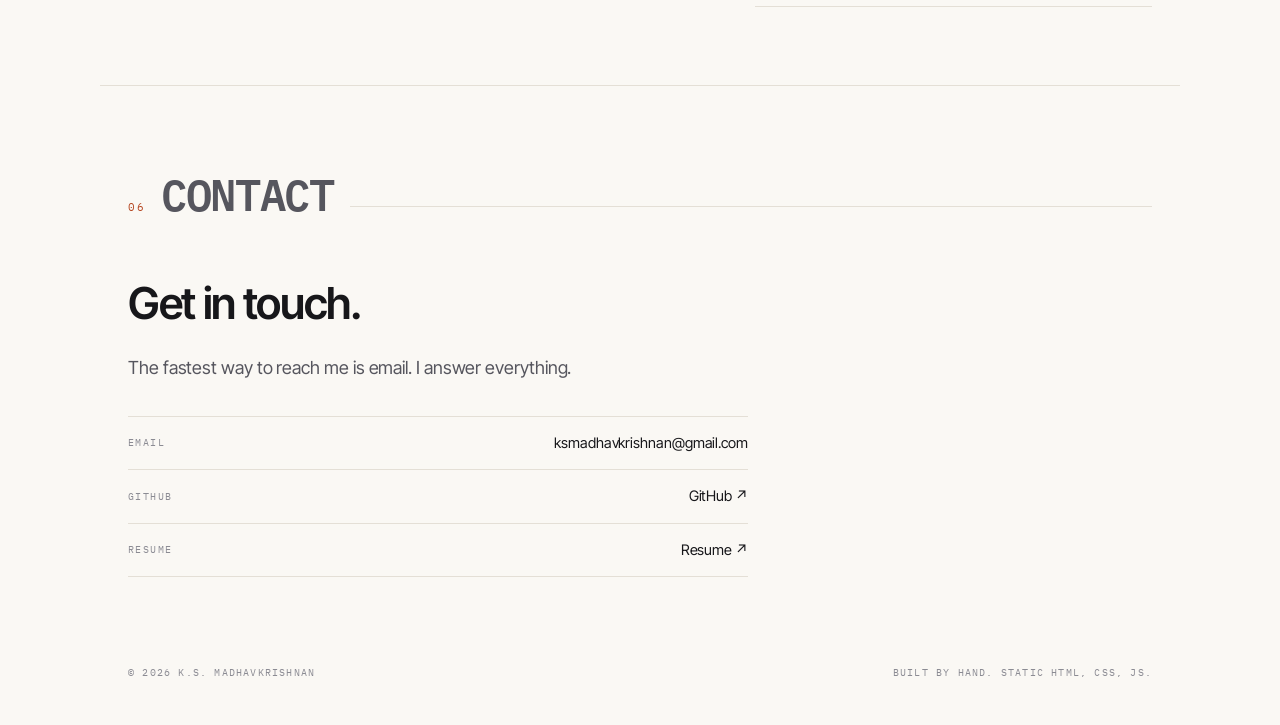
==== commit dce9491c: "Revert "feat: migrate data.js to content.json and add GitHub API admin studio" This reverts commit c" ====
--- a/index.html
+++ b/index.html
@@ -33,12 +33,7 @@
 
 <main>
 
-  <section class="hero wrap">
-    <div class="hero-text" data-hero></div>
-    <div class="board" aria-hidden="true">
-      <div class="board-inner" data-board></div>
-    </div>
-  </section>
+  <section class="hero wrap" data-hero></section>
 
   <section class="section wrap" id="work">
     <div class="section-head">
@@ -101,7 +96,7 @@
   <span>Built by hand. Static HTML, CSS, JS.</span>
 </footer>
 
-<script src="board.js"></script>
+<script src="data.js"></script>
 <script src="main.js"></script>
 </body>
 </html>
--- a/styles.css
+++ b/styles.css
@@ -21,17 +21,6 @@
 
   --wrap: 1080px;
   --pad: 28px;
-
-  --board-sub: #1d5544;
-  --board-edge: #0e3325;
-  --board-copper: #c8763c;
-  --board-gold: #d9b25a;
-  --board-silk: #f2eee3;
-  --board-ic: #191a1c;
-  --board-part: #6e6f75;
-  --board-hole: #faf8f4;
-  --board-plate: #ffffff;
-  --board-plate-edge: rgba(20, 20, 22, 0.14);
 }
 
 html[data-theme="dark"] {
@@ -44,13 +33,6 @@
   --rule-strong: #3d3d43;
   --accent: #e2764a;
   --accent-ink: #17171a;
-
-  --board-sub: #22654f;
-  --board-edge: #0b2a1e;
-  --board-copper: #d98a4e;
-  --board-hole: #111112;
-  --board-plate: #26262b;
-  --board-plate-edge: rgba(255, 255, 255, 0.14);
 }
 
 * {
@@ -213,69 +195,7 @@
 /* ---------- hero ---------- */
 
 .hero {
-  --p: 0.14;
-  --mx: 0;
-  --my: 0;
-  display: grid;
-  grid-template-columns: minmax(0, 1.12fr) minmax(0, 0.88fr);
-  gap: 44px;
-  align-items: center;
-  padding-block: 84px 66px;
-}
-
-.hero-text {
-  min-width: 0;
-}
-
-/* exploded PCB — five SVG layers, separated by --p */
-
-.board {
-  position: relative;
-  perspective: 1100px;
-}
-
-.board-inner {
-  position: relative;
-  width: 100%;
-  aspect-ratio: 420 / 300;
-  transform-style: preserve-3d;
-  transform: rotateX(calc(var(--p) * 40deg + var(--my) * 5deg))
-    rotateZ(calc(var(--p) * -12deg)) rotateY(calc(var(--mx) * -5deg));
-  transition: transform 0.3s ease-out;
-  transform-origin: 50% 55%;
-}
-
-.layer {
-  position: absolute;
-  inset: 0;
-  transform: translate3d(0, calc(var(--p) * var(--dy) * 1px), 0);
-  will-change: transform;
-}
-
-.layer svg {
-  position: relative;
-  width: 100%;
-  height: 100%;
-  display: block;
-  overflow: visible;
-}
-
-.plate {
-  position: absolute;
-  inset: 0;
-  border-radius: 10px;
-  background: var(--board-plate);
-  border: 1px solid var(--board-plate-edge);
-  opacity: 0;
-  opacity: calc(var(--p) * 0.44 - 0.06);
-}
-
-.layer-sub svg {
-  filter: drop-shadow(0 20px 26px rgba(0, 0, 0, 0.22));
-}
-
-.layer-top svg {
-  filter: drop-shadow(0 6px 10px rgba(0, 0, 0, 0.28));
+  padding-block: 92px 68px;
 }
 
 .hero-status {
@@ -1021,20 +941,7 @@
   }
 
   .hero {
-    grid-template-columns: minmax(0, 1fr);
-    gap: 34px;
-    padding-block: 56px 46px;
-  }
-
-  .board {
-    order: 2;
-    width: 100%;
-    max-width: 440px;
-    margin: 0 auto;
-  }
-
-  .board-inner {
-    transform: none;
+    padding-block: 62px 46px;
   }
 
   .section {
@@ -1067,11 +974,6 @@
   .card:hover .card-media svg {
     transition: none;
     transform: none;
-  }
-
-  .board-inner {
-    transform: none;
-    transition: none;
   }
 }
 
@@ -1090,8 +992,7 @@
   .theme-toggle,
   .detail-nav,
   .hero-links,
-  .card-media,
-  .board {
+  .card-media {
     display: none;
   }
 
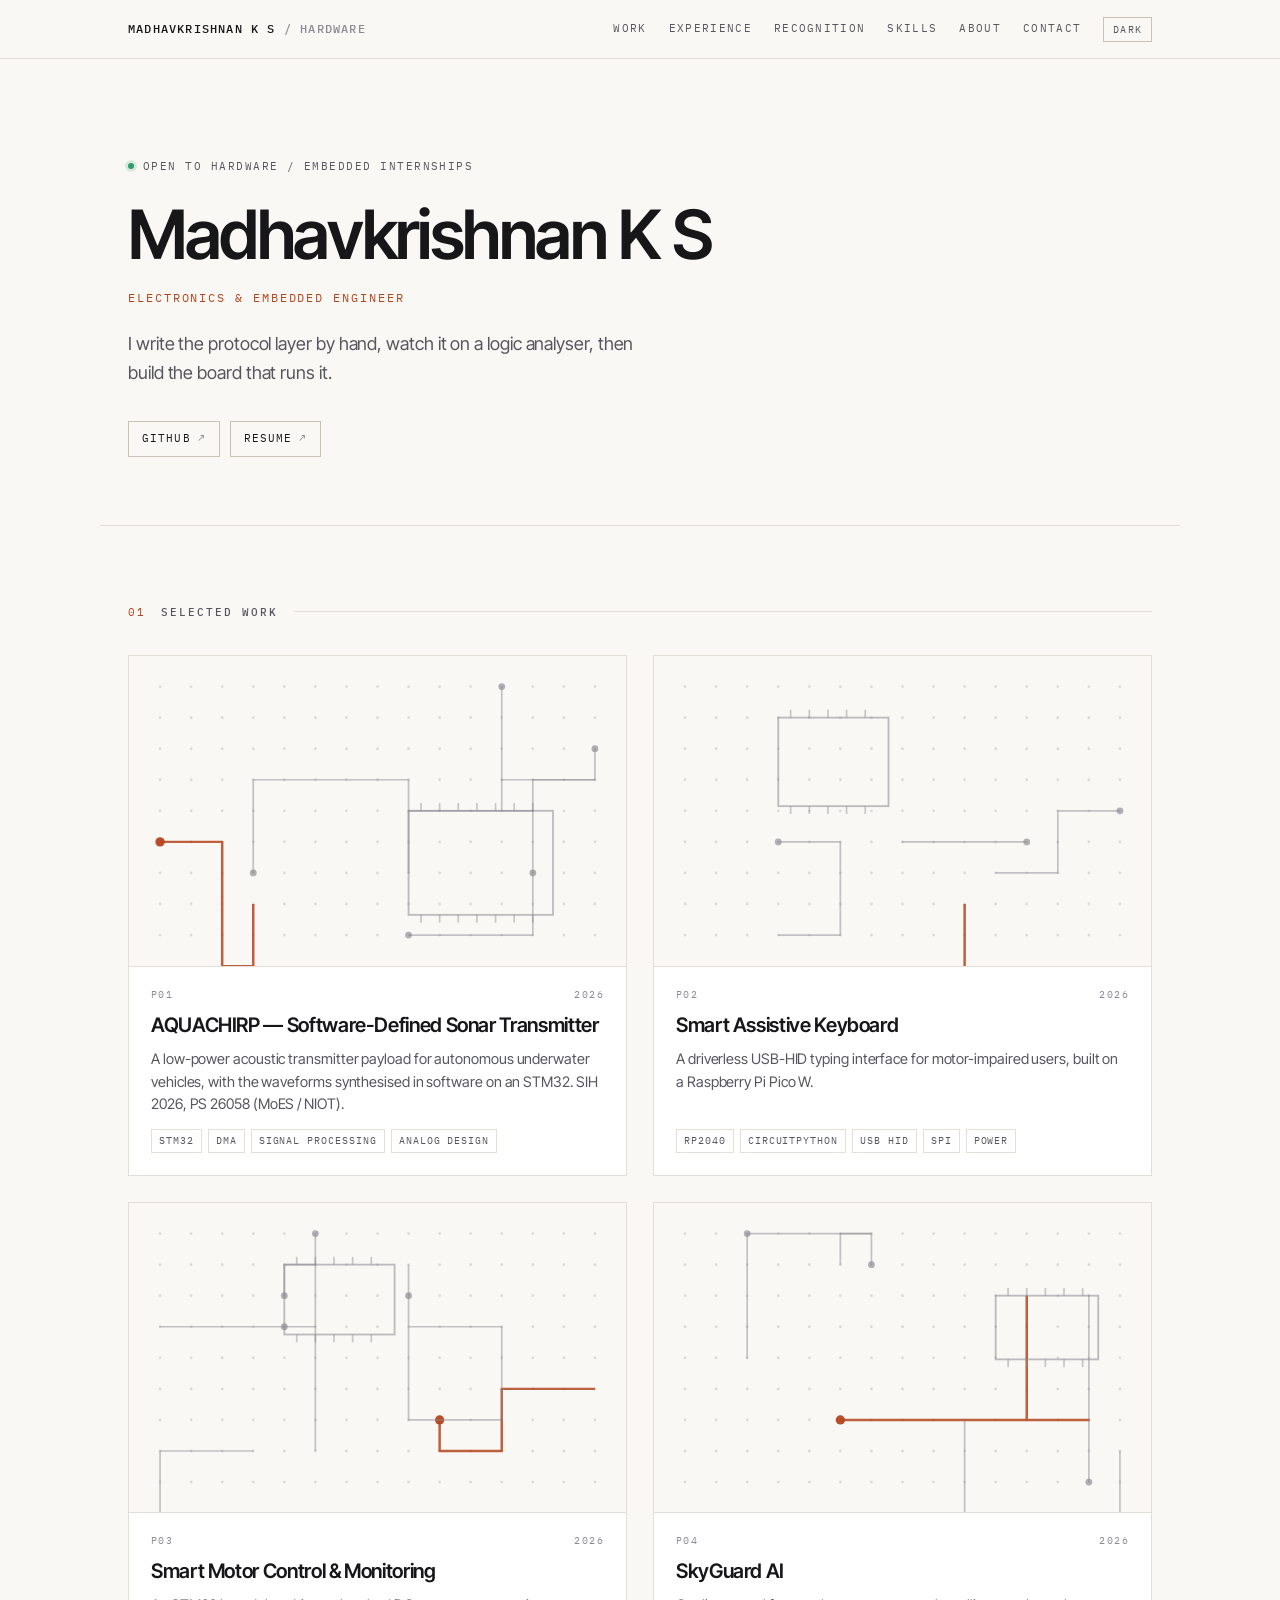
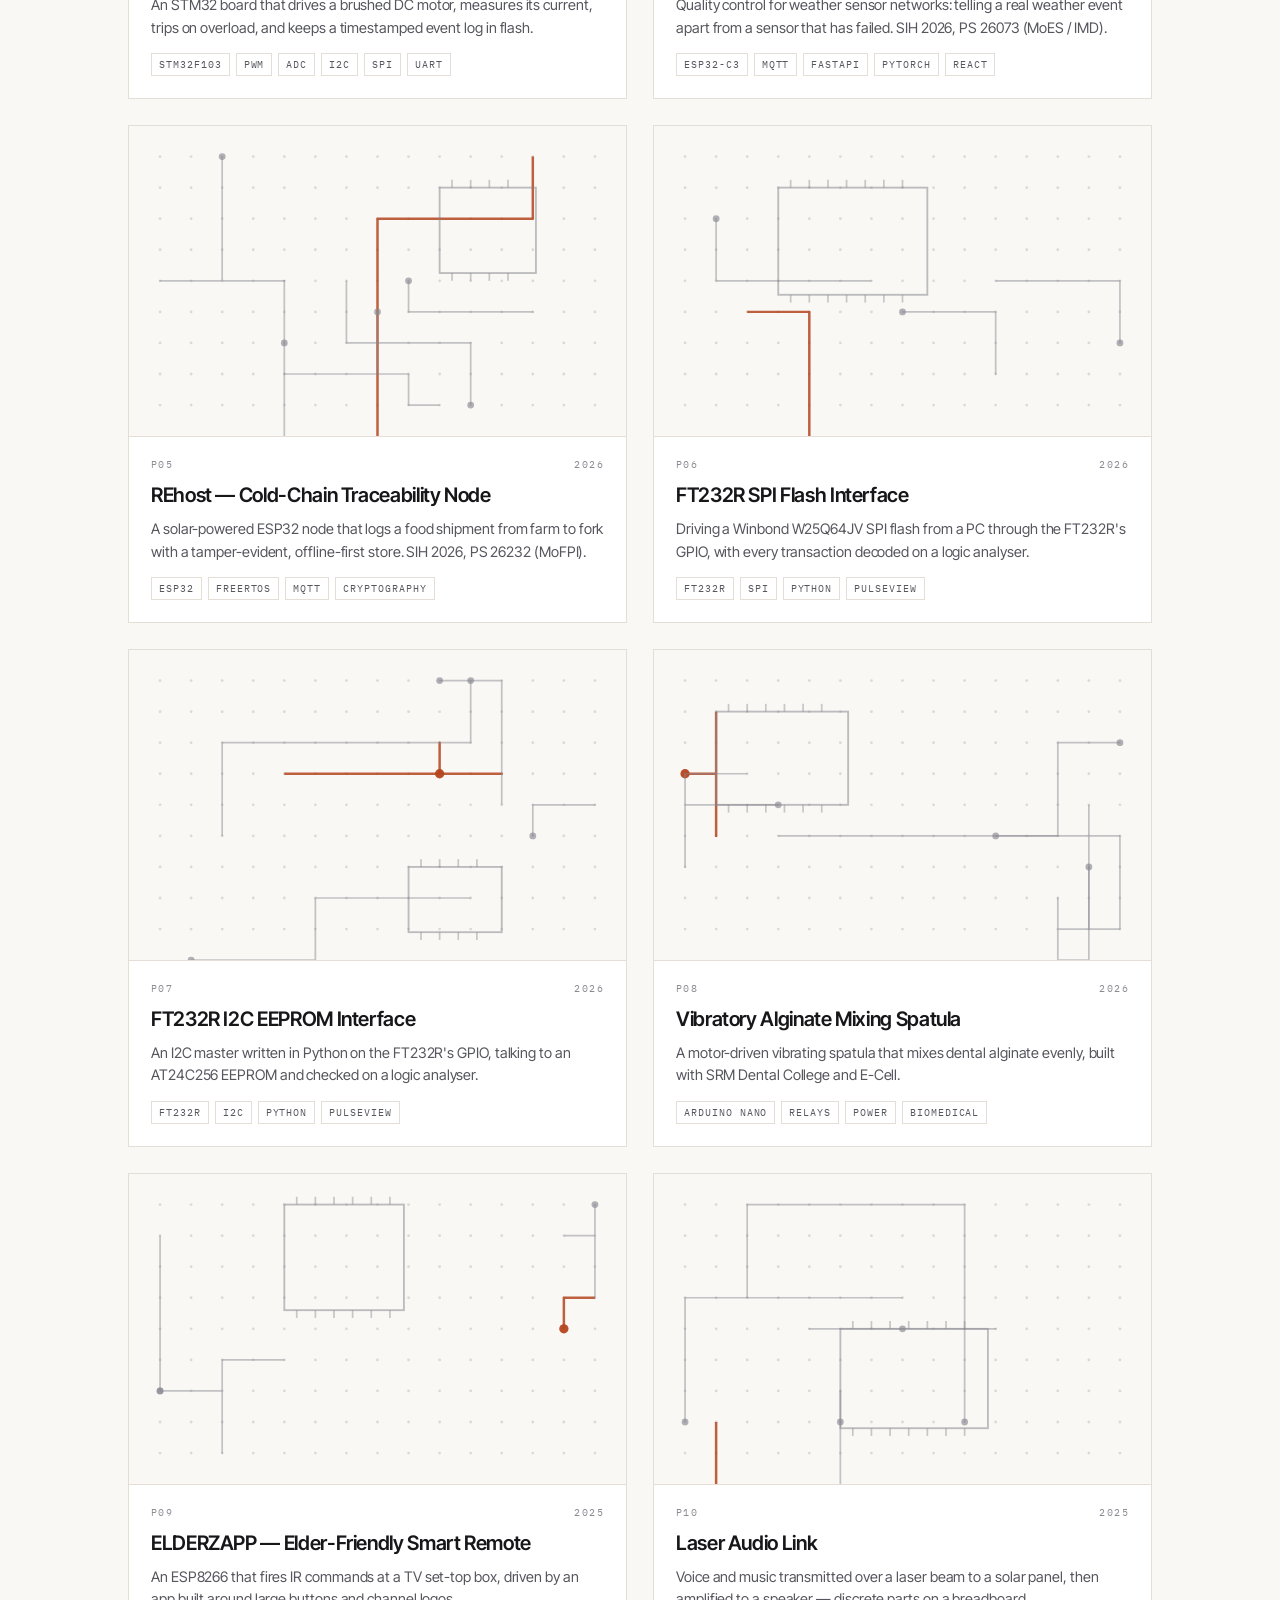
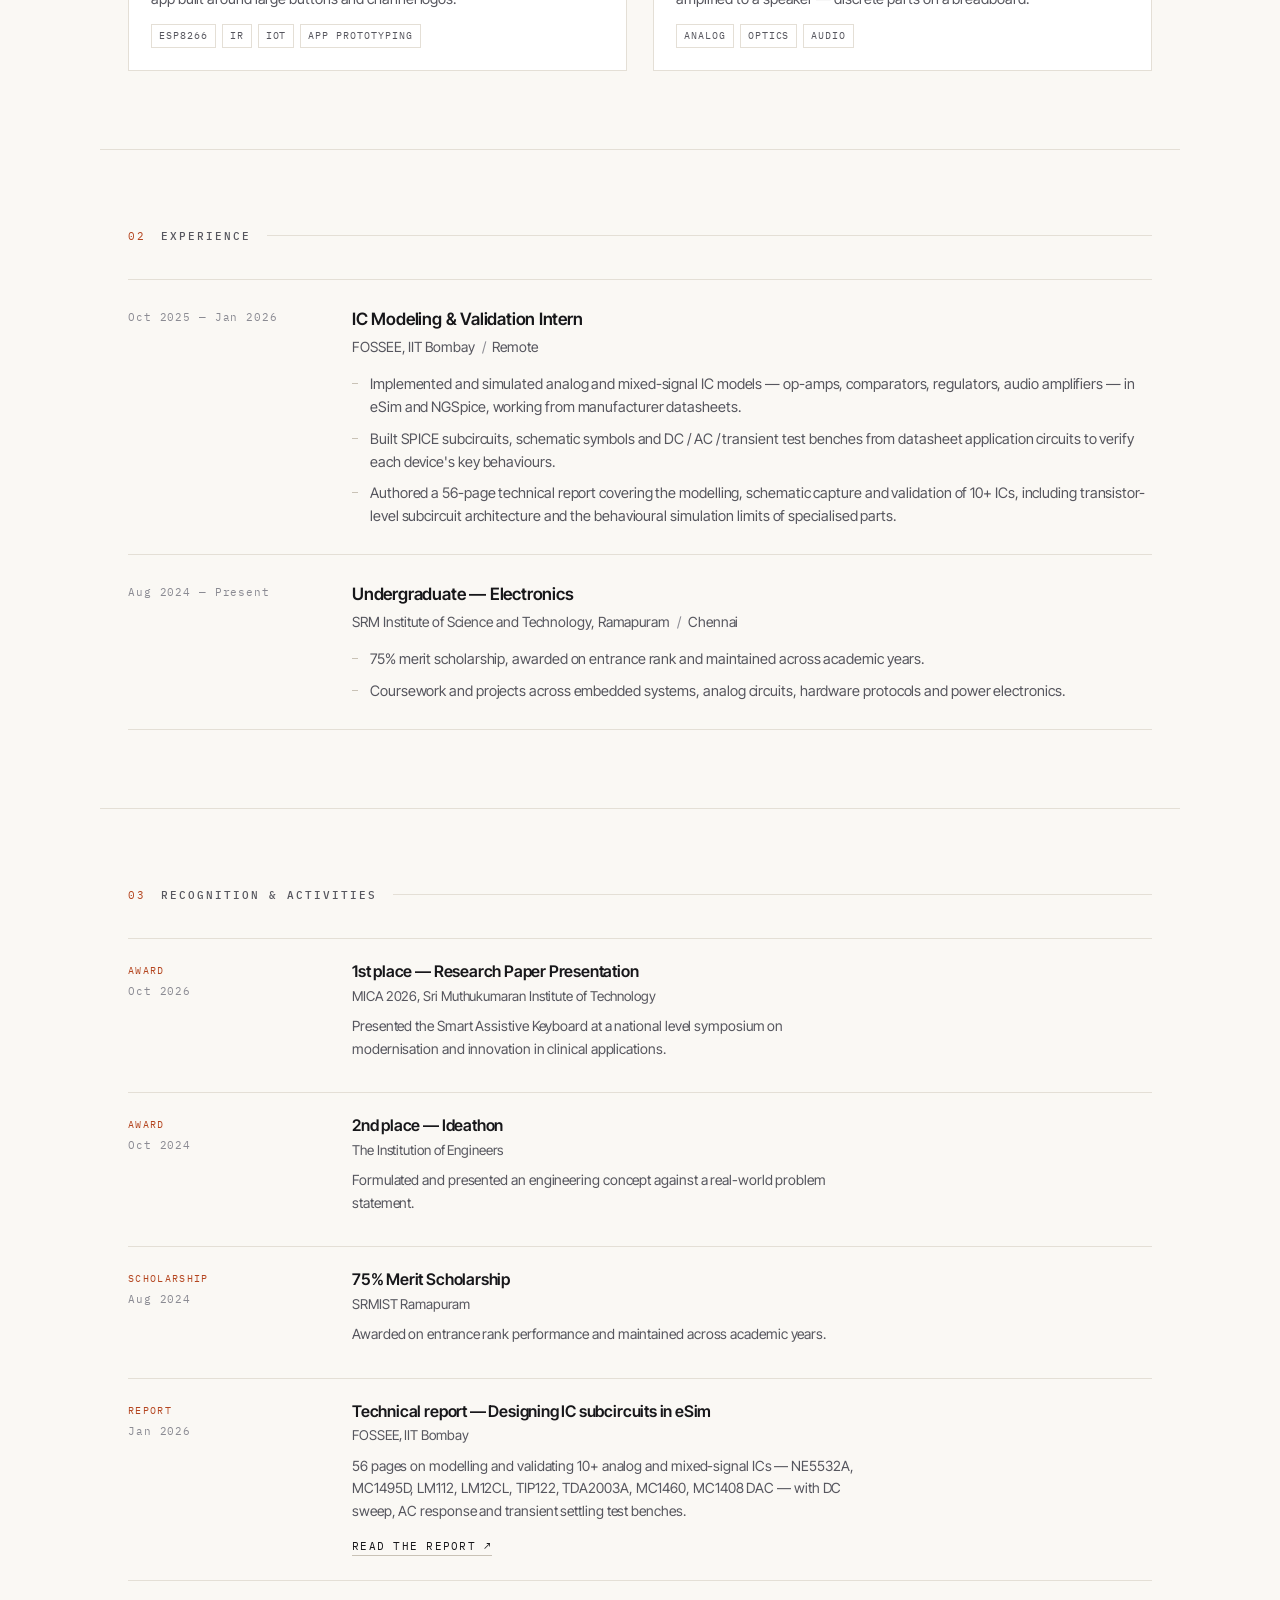
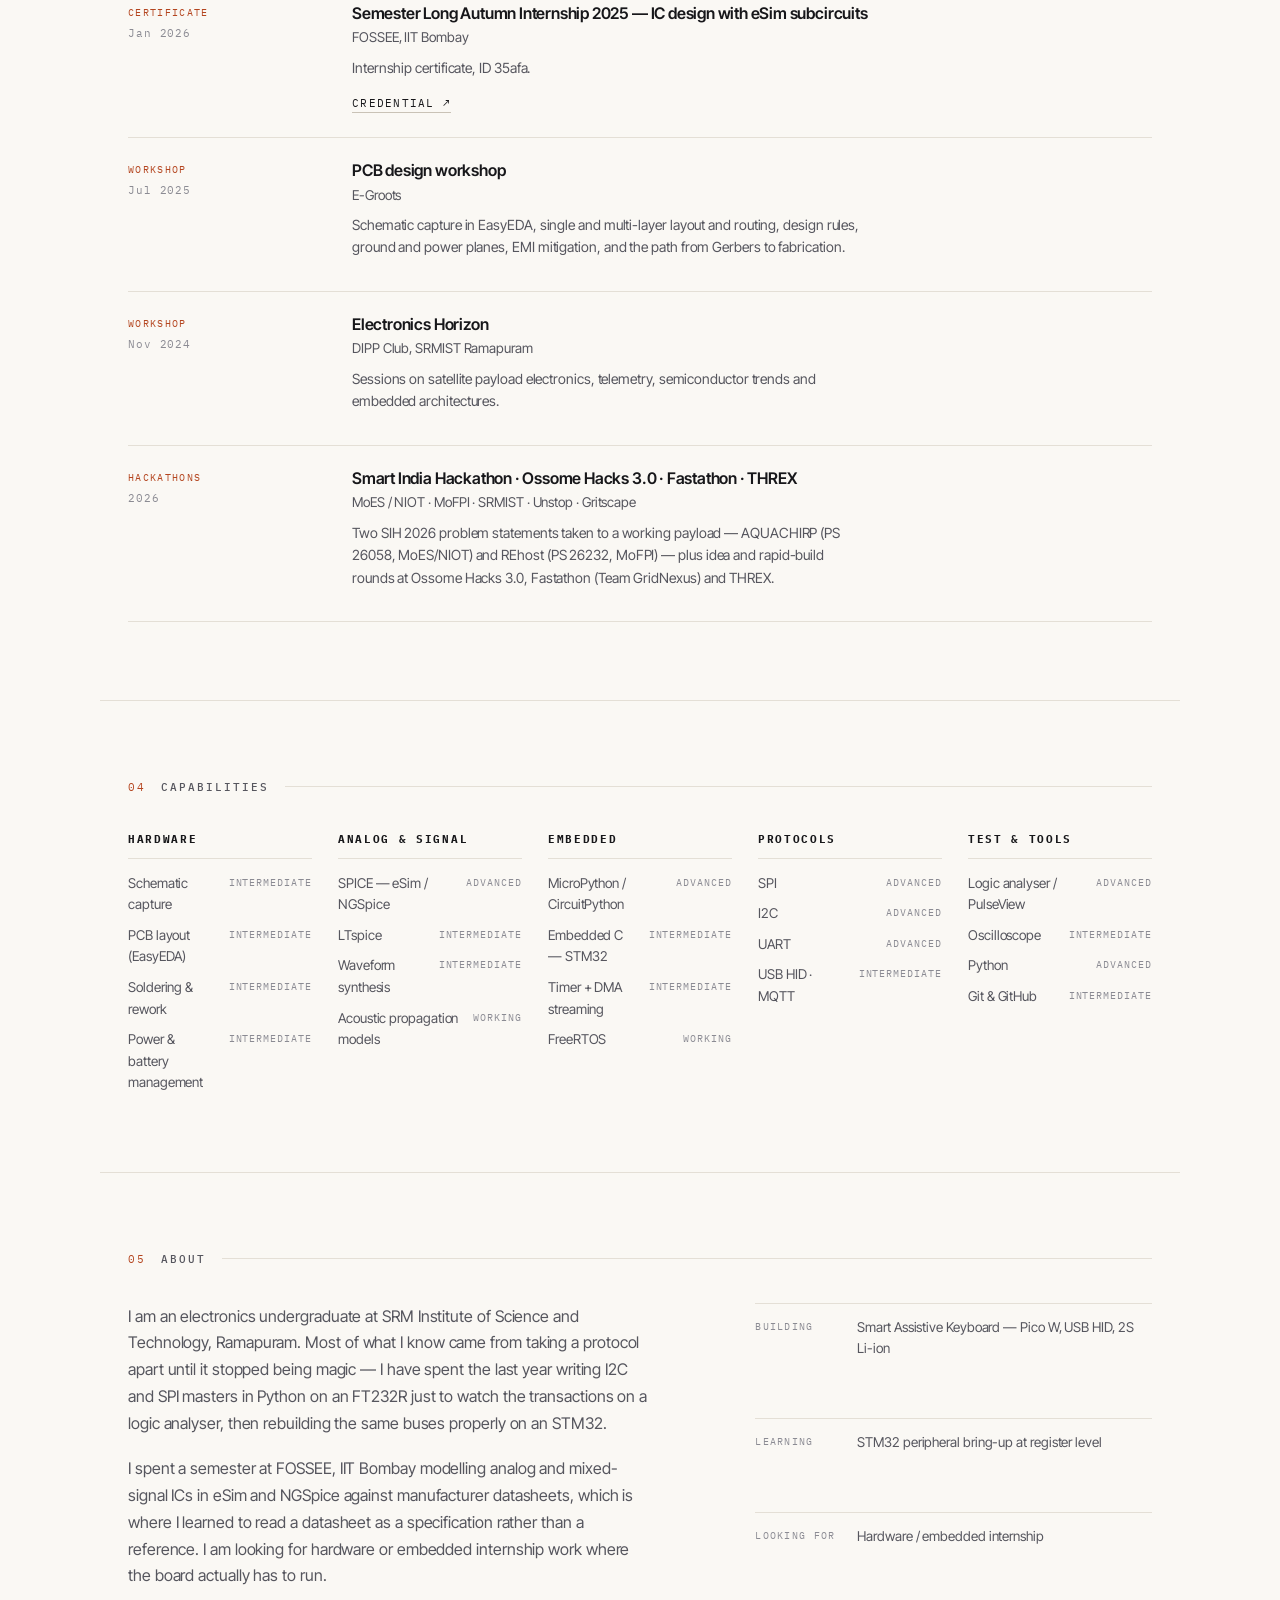
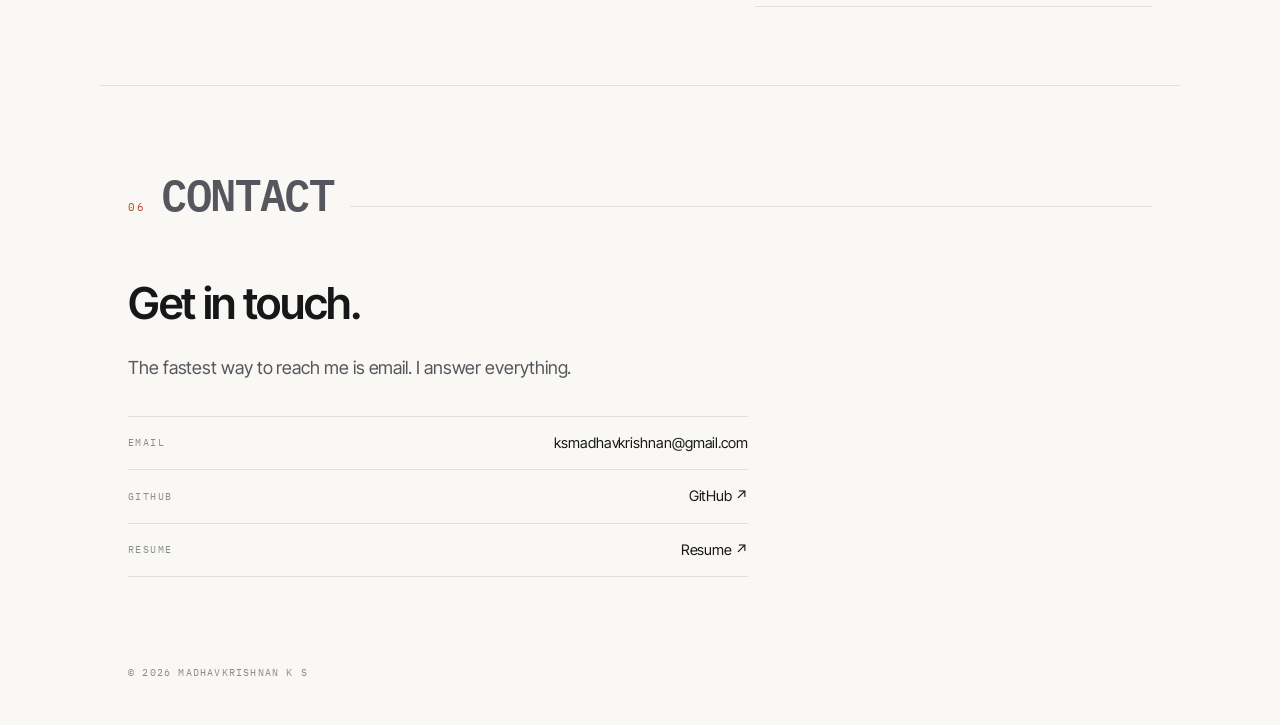
==== commit e979e918: "fix: update name to Madhavkrishnan K S and remove build tagline from footer" ====
--- a/index.html
+++ b/index.html
@@ -3,9 +3,9 @@
 <head>
 <meta charset="utf-8">
 <meta name="viewport" content="width=device-width, initial-scale=1">
-<title>K.S. Madhavkrishnan — Hardware &amp; Embedded Engineer</title>
+<title>Madhavkrishnan K S — Hardware &amp; Embedded Engineer</title>
 <meta name="description" content="Hardware and embedded engineering portfolio: board design, firmware, bring-up and validation work.">
-<meta property="og:title" content="K.S. Madhavkrishnan — Hardware &amp; Embedded Engineer">
+<meta property="og:title" content="Madhavkrishnan K S — Hardware &amp; Embedded Engineer">
 <meta property="og:description" content="Hardware and embedded engineering portfolio: board design, firmware, bring-up and validation work.">
 <meta property="og:type" content="website">
 <link rel="preconnect" href="https://fonts.googleapis.com">
@@ -18,7 +18,7 @@
 
 <header class="site-head">
   <div class="wrap site-head-inner">
-    <a class="brand" href="index.html">Madhavkrishnan<span>&nbsp;/&nbsp;hardware</span></a>
+    <a class="brand" href="index.html">Madhavkrishnan K S<span>&nbsp;/&nbsp;hardware</span></a>
     <nav class="nav">
       <a href="#work">Work</a>
       <a href="#experience" class="hide-sm">Experience</a>
@@ -92,8 +92,7 @@
 </main>
 
 <footer class="wrap site-foot">
-  <span>&copy; <span data-year>2026</span> K.S. Madhavkrishnan</span>
-  <span>Built by hand. Static HTML, CSS, JS.</span>
+  <span>&copy; <span data-year>2026</span> Madhavkrishnan K S</span>
 </footer>
 
 <script src="data.js"></script>
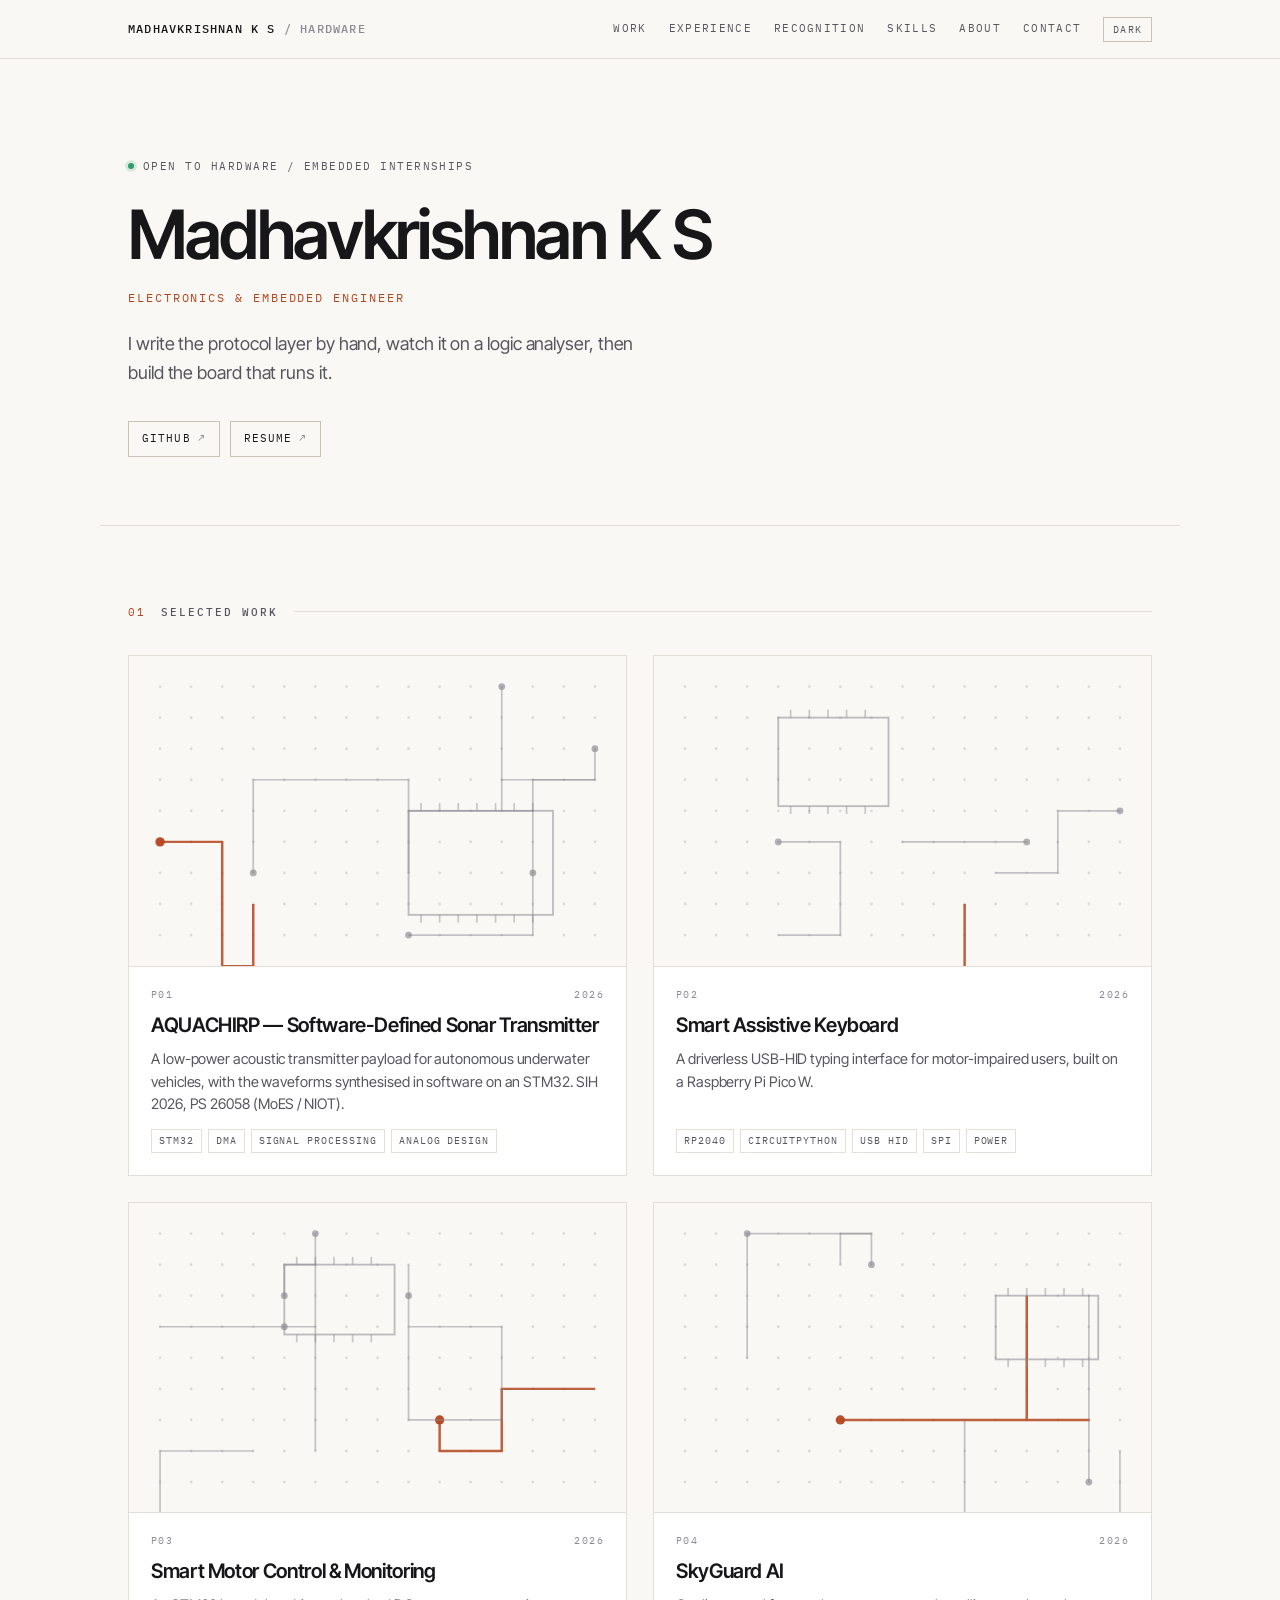
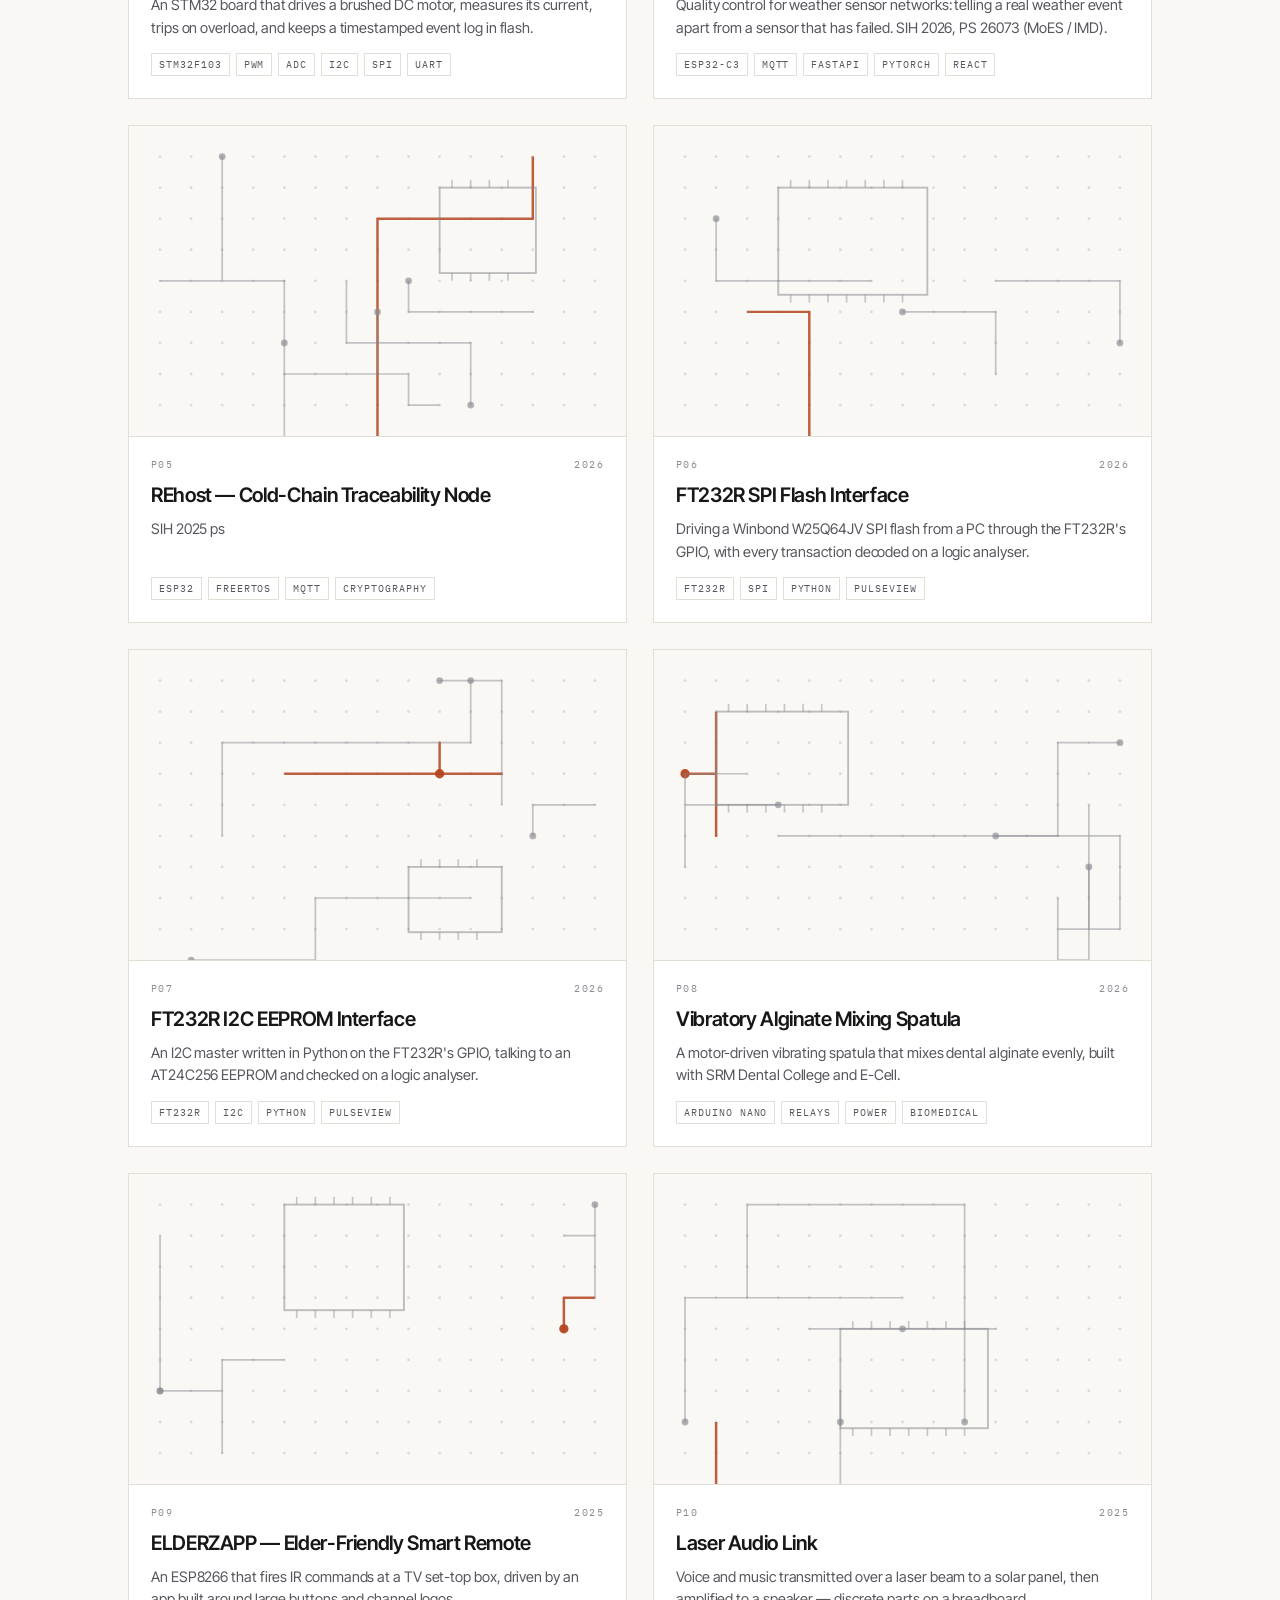
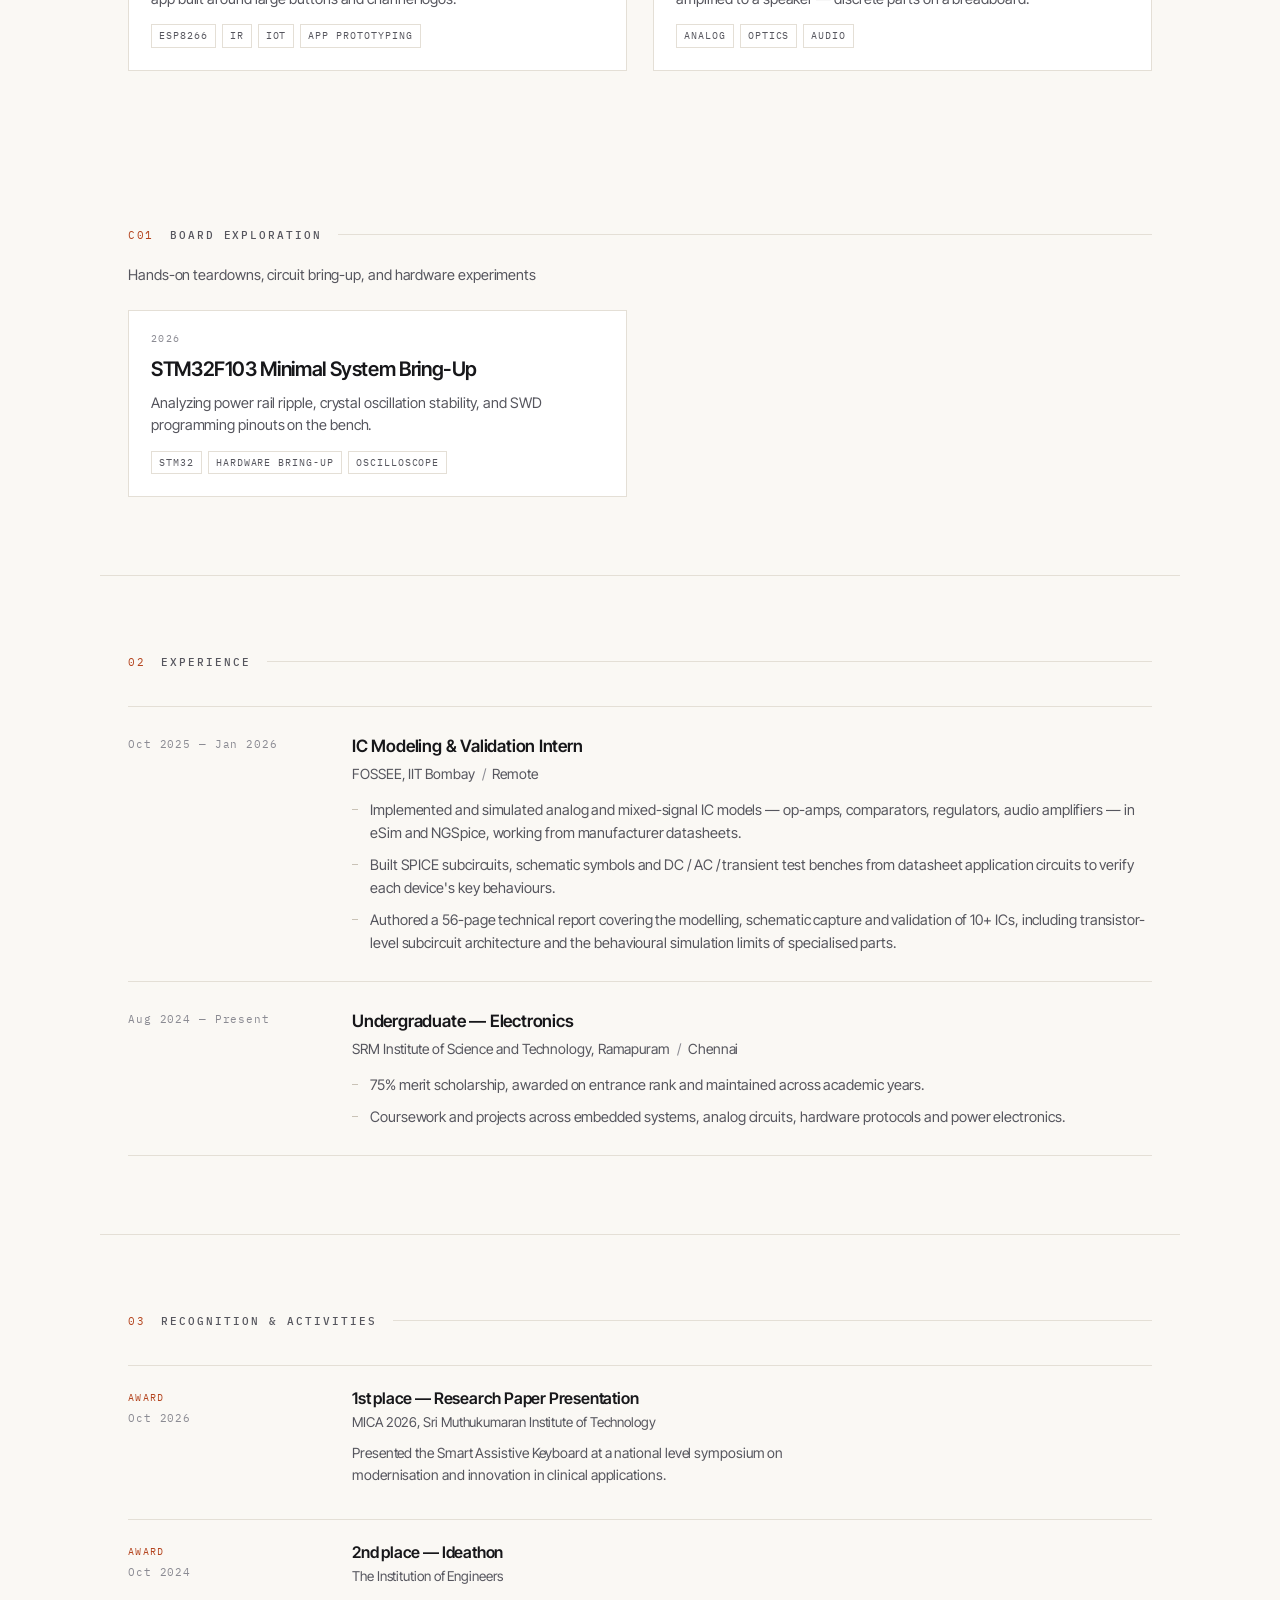
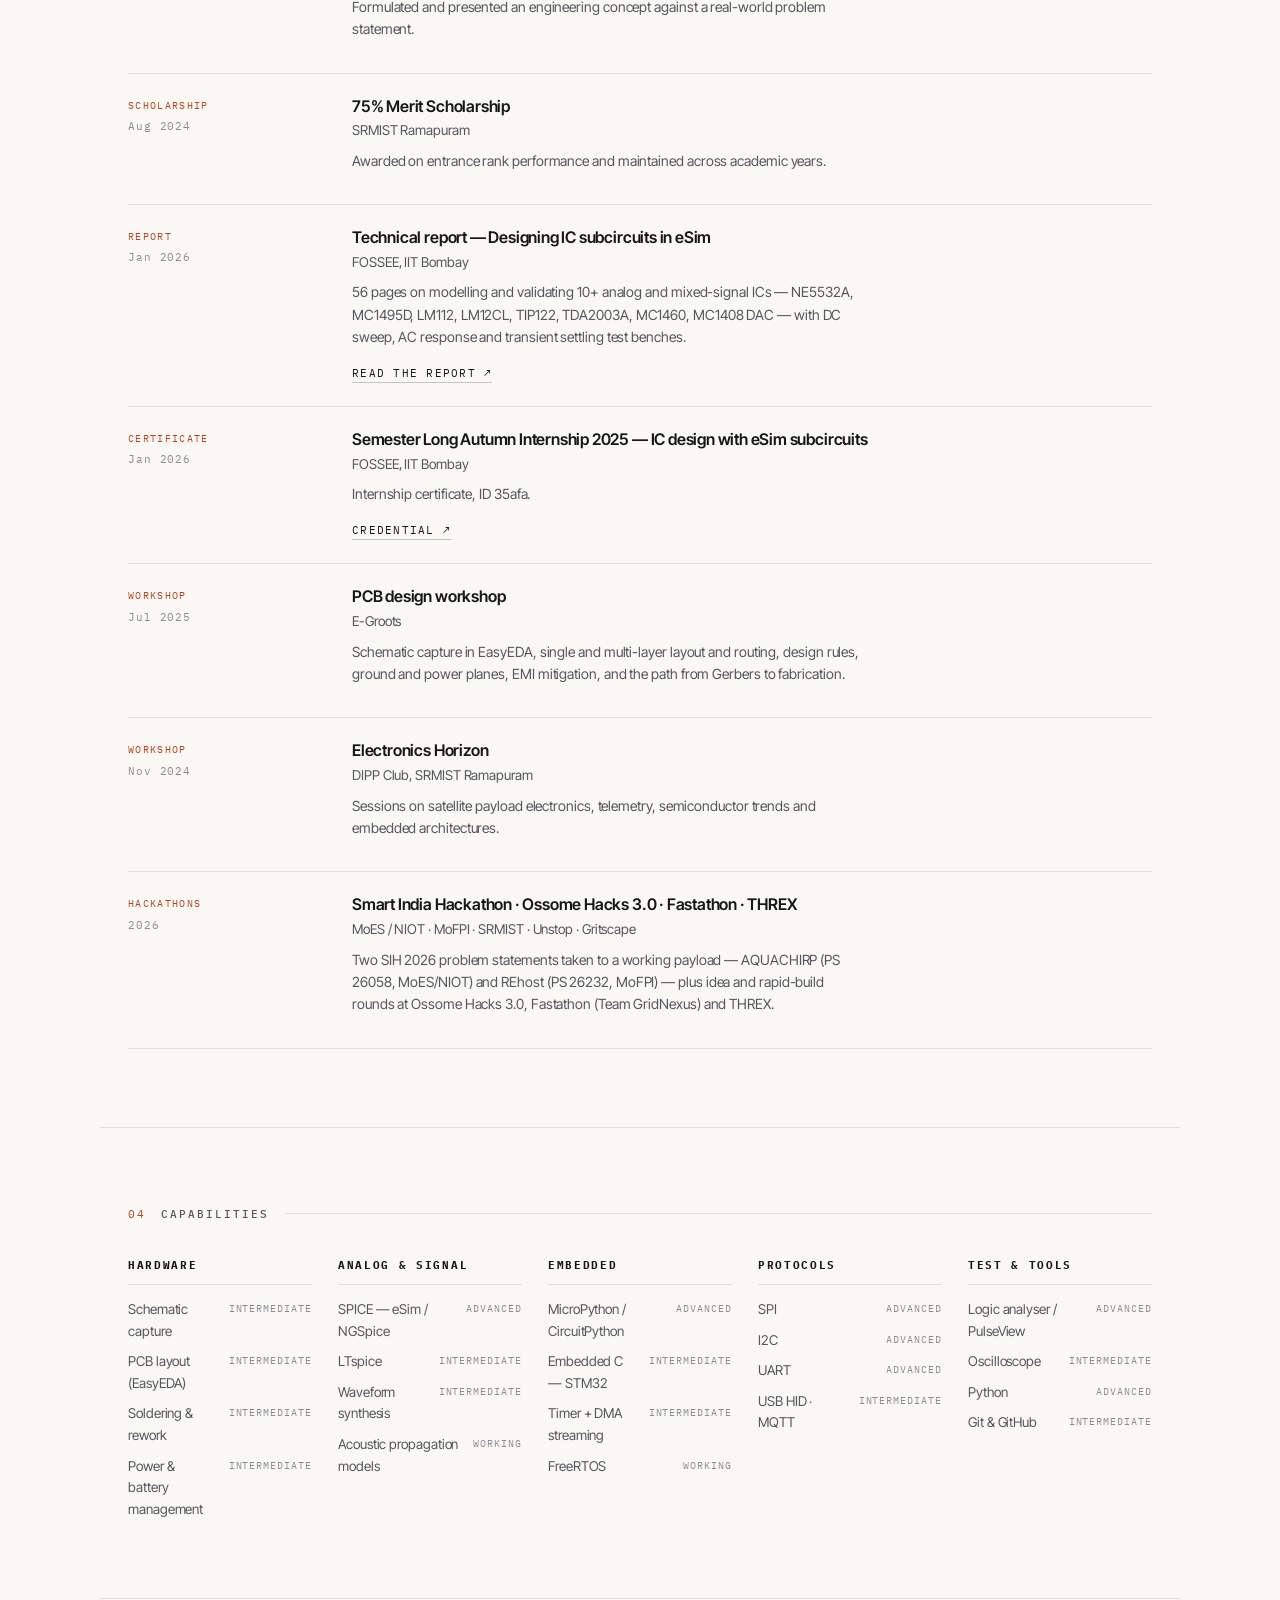
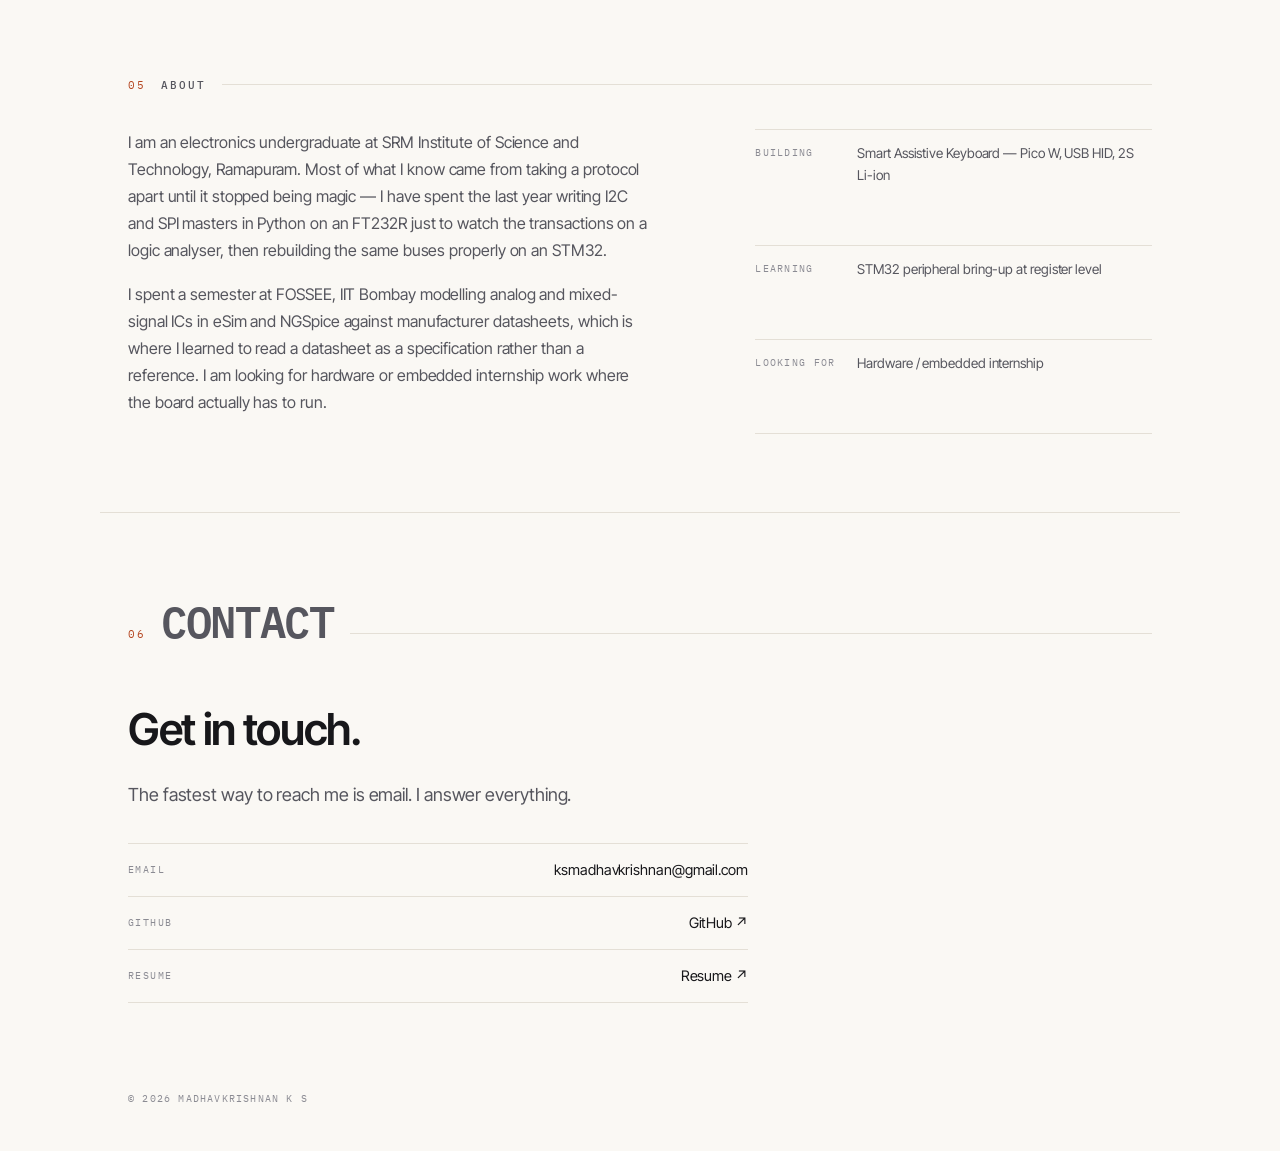
==== commit 142f80f4: "feat: add secure client-side admin studio and custom sections engine" ====
--- a/index.html
+++ b/index.html
@@ -1,101 +1,111 @@
 <!DOCTYPE html>
 <html lang="en" data-theme="light">
+
 <head>
-<meta charset="utf-8">
-<meta name="viewport" content="width=device-width, initial-scale=1">
-<title>Madhavkrishnan K S — Hardware &amp; Embedded Engineer</title>
-<meta name="description" content="Hardware and embedded engineering portfolio: board design, firmware, bring-up and validation work.">
-<meta property="og:title" content="Madhavkrishnan K S — Hardware &amp; Embedded Engineer">
-<meta property="og:description" content="Hardware and embedded engineering portfolio: board design, firmware, bring-up and validation work.">
-<meta property="og:type" content="website">
-<link rel="preconnect" href="https://fonts.googleapis.com">
-<link rel="preconnect" href="https://fonts.gstatic.com" crossorigin>
-<link href="https://fonts.googleapis.com/css2?family=IBM+Plex+Mono:wght@400;500&family=Inter+Tight:wght@400;500;600&display=swap" rel="stylesheet">
-<link rel="stylesheet" href="styles.css">
-<link rel="icon" href="data:image/svg+xml,%3Csvg xmlns='http://www.w3.org/2000/svg' viewBox='0 0 32 32'%3E%3Crect width='32' height='32' fill='%23faf8f4'/%3E%3Cpath d='M6 22V10h4v12zM14 22V10h4l4 7V10h4v12h-4l-4-7v7z' fill='%23b4451f'/%3E%3C/svg%3E">
+  <meta charset="utf-8">
+  <meta name="viewport" content="width=device-width, initial-scale=1">
+  <title>Madhavkrishnan K S — Hardware &amp; Embedded Engineer</title>
+  <meta name="description"
+    content="Hardware and embedded engineering portfolio: board design, firmware, bring-up and validation work.">
+  <meta property="og:title" content="Madhavkrishnan K S — Hardware &amp; Embedded Engineer">
+  <meta property="og:description"
+    content="Hardware and embedded engineering portfolio: board design, firmware, bring-up and validation work.">
+  <meta property="og:type" content="website">
+  <link rel="preconnect" href="https://fonts.googleapis.com">
+  <link rel="preconnect" href="https://fonts.gstatic.com" crossorigin>
+  <link
+    href="https://fonts.googleapis.com/css2?family=IBM+Plex+Mono:wght@400;500&family=Inter+Tight:wght@400;500;600&display=swap"
+    rel="stylesheet">
+  <link rel="stylesheet" href="styles.css">
+  <link rel="icon"
+    href="data:image/svg+xml,%3Csvg xmlns='http://www.w3.org/2000/svg' viewBox='0 0 32 32'%3E%3Crect width='32' height='32' fill='%23faf8f4'/%3E%3Cpath d='M6 22V10h4v12zM14 22V10h4l4 7V10h4v12h-4l-4-7v7z' fill='%23b4451f'/%3E%3C/svg%3E">
 </head>
+
 <body>
 
-<header class="site-head">
-  <div class="wrap site-head-inner">
-    <a class="brand" href="index.html">Madhavkrishnan K S<span>&nbsp;/&nbsp;hardware</span></a>
-    <nav class="nav">
-      <a href="#work">Work</a>
-      <a href="#experience" class="hide-sm">Experience</a>
-      <a href="#recognition" class="hide-sm">Recognition</a>
-      <a href="#skills" class="hide-sm">Skills</a>
-      <a href="#about" class="hide-xs">About</a>
-      <a href="#contact">Contact</a>
-      <button class="theme-toggle" data-theme-toggle type="button" aria-label="Switch colour theme">Dark</button>
-    </nav>
-  </div>
-</header>
+  <header class="site-head">
+    <div class="wrap site-head-inner">
+      <a class="brand" href="index.html">Madhavkrishnan K S<span>&nbsp;/&nbsp;hardware</span></a>
+      <nav class="nav">
+        <a href="#work">Work</a>
+        <a href="#experience" class="hide-sm">Experience</a>
+        <a href="#recognition" class="hide-sm">Recognition</a>
+        <a href="#skills" class="hide-sm">Skills</a>
+        <a href="#about" class="hide-xs">About</a>
+        <a href="#contact">Contact</a>
+        <button class="theme-toggle" data-theme-toggle type="button" aria-label="Switch colour theme">Dark</button>
+      </nav>
+    </div>
+  </header>
 
-<main>
+  <main>
 
-  <section class="hero wrap" data-hero></section>
+    <section class="hero wrap" data-hero></section>
 
-  <section class="section wrap" id="work">
-    <div class="section-head">
-      <span class="section-num">01</span>
-      <h2 class="section-title">Selected work</h2>
-      <span class="section-rule"></span>
-    </div>
-    <div class="work-grid" data-projects></div>
-  </section>
+    <section class="section wrap" id="work">
+      <div class="section-head">
+        <span class="section-num">01</span>
+        <h2 class="section-title">Selected work</h2>
+        <span class="section-rule"></span>
+      </div>
+      <div class="work-grid" data-projects></div>
+    </section>
 
-  <section class="section wrap" id="experience">
-    <div class="section-head">
-      <span class="section-num">02</span>
-      <h2 class="section-title">Experience</h2>
-      <span class="section-rule"></span>
-    </div>
-    <div class="xp" data-experience></div>
-  </section>
+    <div data-custom-sections></div>
 
-  <section class="section wrap" id="recognition">
-    <div class="section-head">
-      <span class="section-num">03</span>
-      <h2 class="section-title">Recognition &amp; activities</h2>
-      <span class="section-rule"></span>
-    </div>
-    <div class="rec" data-recognition></div>
-  </section>
+    <section class="section wrap" id="experience">
+      <div class="section-head">
+        <span class="section-num">02</span>
+        <h2 class="section-title">Experience</h2>
+        <span class="section-rule"></span>
+      </div>
+      <div class="xp" data-experience></div>
+    </section>
 
-  <section class="section wrap" id="skills">
-    <div class="section-head">
-      <span class="section-num">04</span>
-      <h2 class="section-title">Capabilities</h2>
-      <span class="section-rule"></span>
-    </div>
-    <div class="skills-grid" data-skills></div>
-  </section>
+    <section class="section wrap" id="recognition">
+      <div class="section-head">
+        <span class="section-num">03</span>
+        <h2 class="section-title">Recognition &amp; activities</h2>
+        <span class="section-rule"></span>
+      </div>
+      <div class="rec" data-recognition></div>
+    </section>
 
-  <section class="section wrap" id="about">
-    <div class="section-head">
-      <span class="section-num">05</span>
-      <h2 class="section-title">About</h2>
-      <span class="section-rule"></span>
-    </div>
-    <div data-about></div>
-  </section>
+    <section class="section wrap" id="skills">
+      <div class="section-head">
+        <span class="section-num">04</span>
+        <h2 class="section-title">Capabilities</h2>
+        <span class="section-rule"></span>
+      </div>
+      <div class="skills-grid" data-skills></div>
+    </section>
 
-  <section class="contact wrap" id="contact">
-    <div class="section-head">
-      <span class="section-num">06</span>
-      <h2 class="section-title">Contact</h2>
-      <span class="section-rule"></span>
-    </div>
-    <div data-contact></div>
-  </section>
+    <section class="section wrap" id="about">
+      <div class="section-head">
+        <span class="section-num">05</span>
+        <h2 class="section-title">About</h2>
+        <span class="section-rule"></span>
+      </div>
+      <div data-about></div>
+    </section>
 
-</main>
+    <section class="contact wrap" id="contact">
+      <div class="section-head">
+        <span class="section-num">06</span>
+        <h2 class="section-title">Contact</h2>
+        <span class="section-rule"></span>
+      </div>
+      <div data-contact></div>
+    </section>
 
-<footer class="wrap site-foot">
-  <span>&copy; <span data-year>2026</span> Madhavkrishnan K S</span>
-</footer>
+  </main>
 
-<script src="data.js"></script>
-<script src="main.js"></script>
+  <footer class="wrap site-foot">
+    <span data-admin-trigger title="Triple-click for Admin Access">&copy; <span data-year>2026</span> Madhavkrishnan K S</span>
+  </footer>
+
+  <script src="data.js"></script>
+  <script src="main.js"></script>
 </body>
-</html>
+
+</html>
--- a/styles.css
+++ b/styles.css
@@ -310,15 +310,39 @@
   color: var(--ink-3);
 }
 
-.card-media svg {
+.card-media svg,
+.card-media img,
+.custom-card-media img {
   width: 100%;
   height: 100%;
   display: block;
+  object-fit: cover;
   transition: transform 0.5s cubic-bezier(0.2, 0.7, 0.2, 1);
 }
 
-.card:hover .card-media svg {
+.card:hover .card-media svg,
+.card:hover .card-media img,
+.custom-card:hover .custom-card-media img {
   transform: scale(1.035);
+}
+
+.custom-card-media {
+  position: relative;
+  aspect-ratio: 16 / 10;
+  background: var(--bg);
+  border-bottom: 1px solid var(--rule);
+  overflow: hidden;
+}
+
+.custom-card-link {
+  margin-top: 14px;
+}
+
+.section-sub {
+  font-size: 14.5px;
+  color: var(--ink-2);
+  margin: -14px 0 24px;
+  line-height: 1.5;
 }
 
 .card-body {
